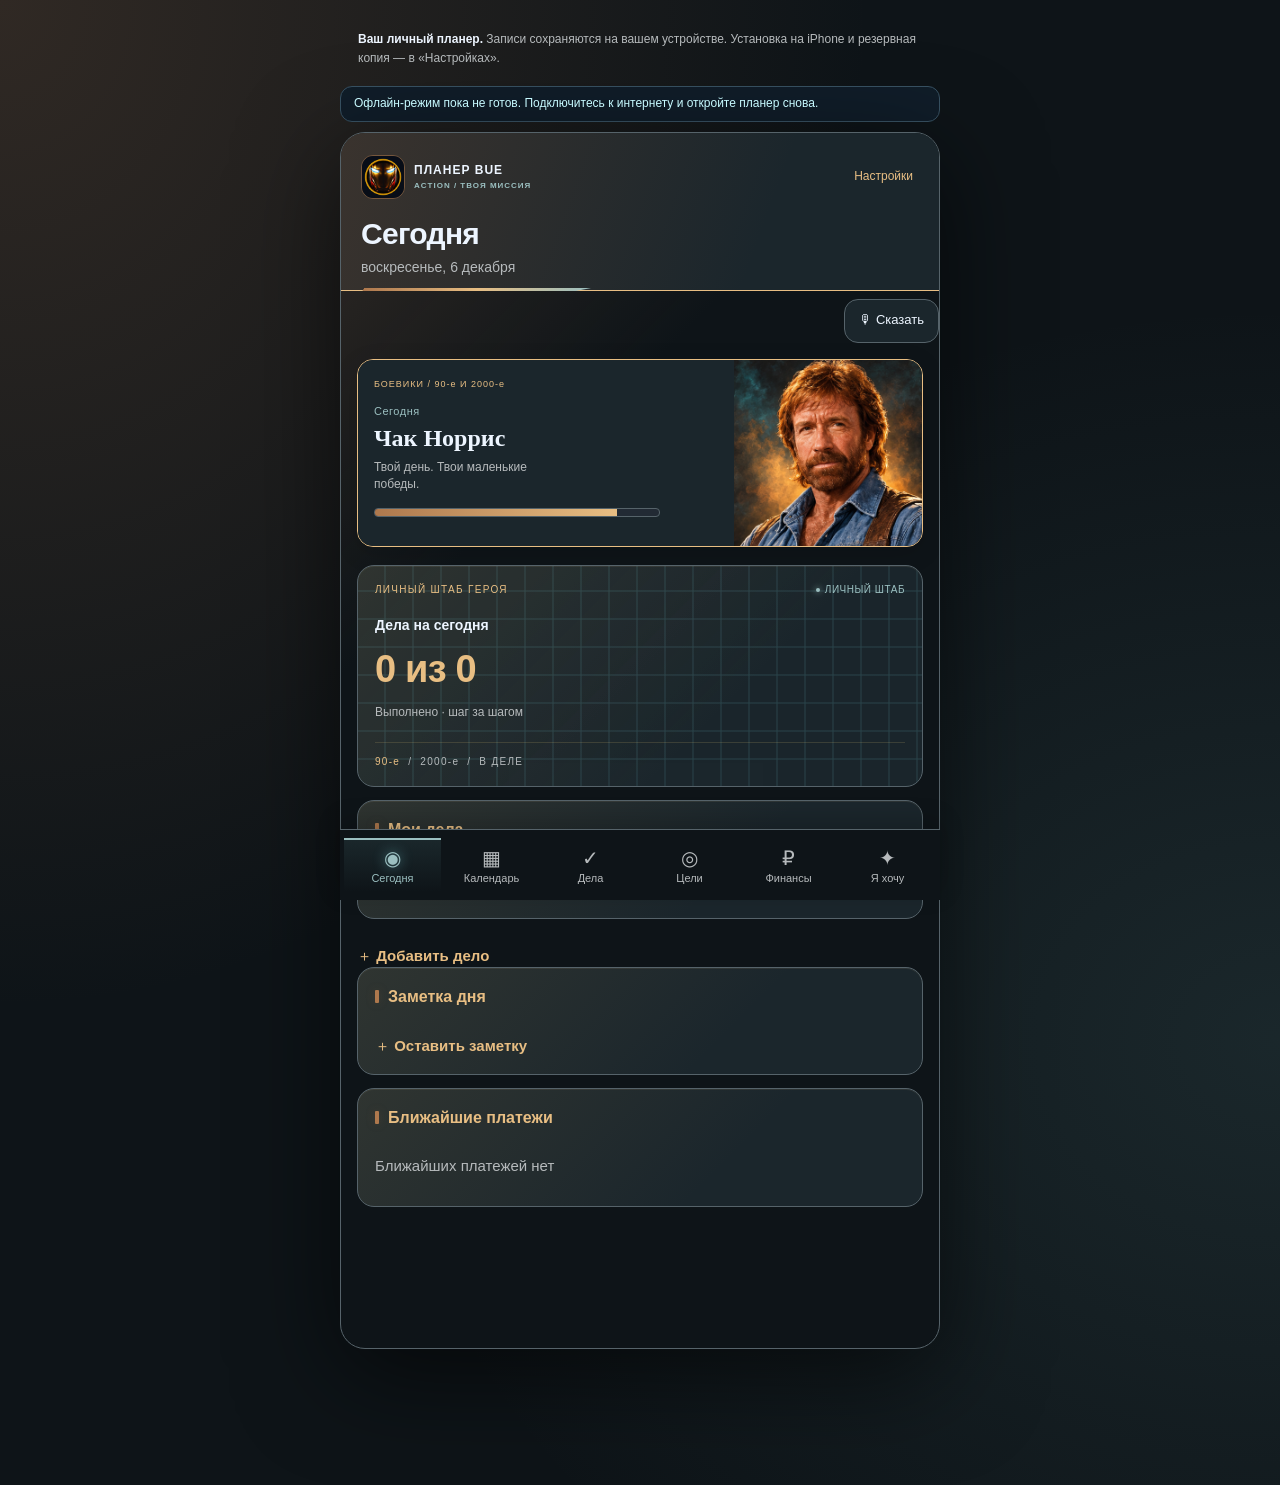
==== site/index.html @ 345de558 "Import planner 1.9.0: voice input and text size" ====
<!doctype html>
<html lang="ru">
<head>
<base href="./">
<base href="">
<meta charset="utf-8"><meta name="viewport" content="width=device-width,initial-scale=1,viewport-fit=cover">
<title>Планер BUE</title>
<meta name="apple-mobile-web-app-title" content="Планер BUE">
<meta name="apple-mobile-web-app-capable" content="yes">
<meta name="mobile-web-app-capable" content="yes">
<meta name="theme-color" content="#0d1520">
<style>
:root { color-scheme:light dark; --bg:light-dark(#eff0f6,#151620); --card:light-dark(#fff,#232533); --text:light-dark(#24213a,#f1eff9); --muted:light-dark(#6a667e,#b7b2ca); --line:light-dark(#e7e4ef,#38364a); --accent:light-dark(#6050c0,#b3a5ff); --soft:light-dark(#eeeafa,#34304f); --green:light-dark(#23734d,#75dba9); --red:light-dark(#af3a48,#fba2aa); }
* {box-sizing:border-box} body {margin:0;background:var(--bg);color:var(--text);font-family:-apple-system,BlinkMacSystemFont,"Segoe UI",sans-serif;font-size:calc(15px * var(--bue-font-scale,1));line-height:1.45} button,input,select,textarea {font:inherit;color:inherit} button {cursor:pointer} button:focus-visible,input:focus-visible,select:focus-visible,textarea:focus-visible {outline:3px solid var(--accent);outline-offset:3px} button {border:0;background:transparent} .notice {max-width:660px;margin:18px auto;padding:0 18px;color:var(--muted);font-size:calc(13px * var(--bue-font-scale,1))}.notice strong {color:var(--text)} .app {max-width:490px;margin:0 auto 24px;border-radius:25px;background:var(--bg);border:1px solid var(--line);overflow:hidden;box-shadow:0 20px 70px #00000012} header {padding:22px 20px 12px} .top {display:flex;align-items:center;justify-content:space-between;gap:12px} .brand {font-weight:650;font-size:calc(14px * var(--bue-font-scale,1));color:var(--accent);letter-spacing:.2px} .top button {padding:8px;color:var(--accent);border-radius:12px}.top button.active {background:var(--soft)} h1 {font-size:calc(30px * var(--bue-font-scale,1));line-height:1.15;margin:18px 0 6px;letter-spacing:-.7px} h2 {font-size:calc(18px * var(--bue-font-scale,1));margin:0 0 14px;font-weight:600} p {margin:0} .sub {color:var(--muted);font-size:calc(14px * var(--bue-font-scale,1))}.content {padding:12px 16px 20px;min-height:450px}.card {background:var(--card);border-radius:18px;padding:17px;margin-bottom:14px} .row {display:flex;gap:12px;align-items:center;padding:12px 0;border-bottom:1px solid var(--line)} .row:last-child {border:0}.detail {min-width:0;flex:1;text-align:left;overflow-wrap:anywhere}.title {display:block;font-weight:550}.meta {display:block;color:var(--muted);font-size:calc(12px * var(--bue-font-scale,1));margin-top:3px}.done .title {text-decoration:line-through;color:var(--muted)}.check {width:30px;height:30px;border:1.5px solid var(--muted);border-radius:50%;flex-shrink:0;padding:0;font-size:calc(18px * var(--bue-font-scale,1));line-height:28px}.check.yes {background:var(--accent);color:var(--card);border-color:var(--accent)}.tiny {font-size:calc(13px * var(--bue-font-scale,1));color:var(--muted);padding:8px 6px;flex-shrink:0}.primary {background:var(--accent);color:var(--card);border-radius:14px;padding:12px 16px;font-weight:600;min-height:44px}.add {display:block;width:100%;text-align:left;color:var(--accent);padding:13px 0 0;font-weight:550}.empty {color:var(--muted);padding:12px 0}.tabs {display:flex;justify-content:space-around;gap:2px;padding:12px 4px 14px;border-top:1px solid var(--line);background:var(--card)}.tabs button {flex:1;padding:4px 0;min-height:44px;color:var(--muted);font-size:calc(11px * var(--bue-font-scale,1))}.tabs b {display:block;font-size:calc(20px * var(--bue-font-scale,1));font-weight:400;margin-bottom:2px}.tabs button.active {color:var(--accent)}.segment {display:flex;border-radius:12px;background:var(--soft);padding:3px;margin-bottom:16px;gap:3px}.segment button {flex:1;border-radius:9px;padding:8px 5px;font-size:calc(13px * var(--bue-font-scale,1))}.segment .active {background:var(--card);color:var(--accent);box-shadow:0 1px 5px #00000010}.money {font-weight:600;white-space:nowrap}.positive {color:var(--green)}.negative {color:var(--red)}.summary {display:flex;justify-content:space-between;gap:12px;padding:9px 0;font-variant-numeric:tabular-nums}.hero {background:var(--soft)}.hero .value {font-size:calc(26px * var(--bue-font-scale,1));font-weight:650;color:var(--accent);margin:8px 0}.progress {height:7px;background:var(--soft);border-radius:10px;margin-top:12px}.progress div {background:var(--accent);height:7px;border-radius:10px}.calendar-top {display:flex;justify-content:space-between;align-items:center;gap:10px;margin-bottom:12px}.calendar-top button {min-width:44px;min-height:44px;color:var(--accent)}.calendar {display:grid;grid-template-columns:repeat(7,1fr);gap:4px;text-align:center}.calendar .weekday {color:var(--muted);font-size:calc(12px * var(--bue-font-scale,1));padding:5px 0}.calendar button {min-height:42px;border-radius:11px;position:relative}.calendar button.selected {background:var(--accent);color:var(--card)}.calendar button.faded {opacity:.45}.calendar button.dot:after {content:"";position:absolute;bottom:4px;left:calc(50% - 2px);width:4px;height:4px;background:var(--accent);border-radius:50%}.calendar button.selected.dot:after {background:var(--card)}.controls {display:flex;align-items:center;justify-content:space-between;gap:12px;margin-bottom:16px}.controls input,.controls select {width:auto;min-width:0}.note {white-space:pre-wrap;overflow-wrap:anywhere;max-width:100%} table {width:100%;border-collapse:collapse;font-size:calc(13px * var(--bue-font-scale,1));font-variant-numeric:tabular-nums} th,td {padding:10px 4px;border-bottom:1px solid var(--line);text-align:right} th:first-child,td:first-child {text-align:left} dialog {width:calc(100% - 28px);max-width:460px;max-height:90dvh;background:var(--card);color:var(--text);padding:24px;border:1px solid var(--line);border-radius:22px} dialog::backdrop {background:#00000060} label {display:block;font-size:calc(13px * var(--bue-font-scale,1));color:var(--muted);margin-top:13px} input,select,textarea {display:block;width:100%;padding:11px;border:1px solid var(--line);border-radius:10px;background:var(--bg);margin-top:5px;font-size:calc(16px * var(--bue-font-scale,1))} textarea {resize:vertical;min-height:80px}.inline {display:flex;gap:10px;align-items:center;font-size:calc(14px * var(--bue-font-scale,1));color:var(--text)}.inline input {width:20px;height:20px;margin:0}.actions {display:flex;gap:12px;justify-content:flex-end;margin-top:22px;align-items:center}.error {color:var(--red);padding-top:10px;font-size:calc(13px * var(--bue-font-scale,1))}.settings-button {display:block;width:100%;text-align:left;padding:14px 0;color:var(--accent);border-bottom:1px solid var(--line)}.small {font-size:calc(12px * var(--bue-font-scale,1));color:var(--muted);padding-top:8px}.feedback {color:var(--green);font-size:calc(13px * var(--bue-font-scale,1));margin-bottom:10px}.year-control {display:flex;justify-content:space-between;align-items:center}.year-control button {min-width:44px;min-height:44px;color:var(--accent)}[hidden] {display:none!important}@media(max-width:360px) {header {padding:18px 15px 10px}.content {padding:10px 10px 16px}.card {padding:14px}.money {font-size:calc(13px * var(--bue-font-scale,1))}.app {border-radius:0;border:0;margin-bottom:0}th,td {padding:8px 2px;font-size:calc(12px * var(--bue-font-scale,1))}}
/* Hero edition: armor red, titanium surfaces, gold controls and an arc reactor. */
:root {color-scheme:dark;--bg:#0c121b;--card:#141e2a;--text:#f3f1e9;--muted:#a9b4c4;--line:#2c3a4a;--accent:#f0cc7c;--soft:#222a34;--green:#86e0b6;--red:#ff8790;--reactor:#83e9f5;--armor:#a52b38}
body {background:radial-gradient(ellipse at 20% 0%,#51202c66,transparent 50%),radial-gradient(ellipse at 90% 65%,#154b5b44,transparent 55%),#080d14}
.app {border-color:#3a4352;border-radius:25px;background:linear-gradient(135deg,#31151c55,transparent 32%),var(--bg);box-shadow:0 24px 90px #0008}
header {position:relative;background:linear-gradient(120deg,#641e2966,transparent 65%);border-bottom:1px solid #f0cc7c26}
header:after {content:"";display:block;width:50px;height:3px;position:absolute;bottom:-2px;left:22px;background:var(--armor);box-shadow:58px 0 0 #f0cc7c;transform:skew(-35deg)}
.brand {display:flex;align-items:center;gap:9px;min-width:0;color:var(--text)}.brand-copy {display:flex;flex-direction:column;gap:2px}.brand-copy strong {font-size:calc(13px * var(--bue-font-scale,1));letter-spacing:1.8px;font-weight:650}.brand-copy small {font-size:calc(9px * var(--bue-font-scale,1));letter-spacing:1.6px;color:var(--accent)}
.helmet {position:relative;width:28px;height:33px;flex-shrink:0;background:linear-gradient(#dbaa5d,#f5d586 45%,#aa713b);clip-path:polygon(20% 0,80% 0,100% 22%,91% 76%,69% 100%,31% 100%,9% 76%,0 22%)}
.helmet:before {content:"";position:absolute;inset:0;background:#8b2632;clip-path:polygon(0 0,33% 0,24% 20%,20% 72%,35% 84%,65% 84%,80% 72%,76% 20%,67% 0,100% 0,100% 100%,0 100%)}
.helmet:after {content:"";position:absolute;left:5px;top:14px;width:8px;height:3px;background:#b6f7ff;box-shadow:10px 0 0 #b6f7ff,0 0 10px #83e9f5,10px 0 10px #83e9f5;transform:skewY(6deg)}
.top button {font-size:calc(12px * var(--bue-font-scale,1));color:var(--accent);padding:8px 6px}.top button.active {background:#81303d45}.card {border:1px solid var(--line);border-radius:15px;background:linear-gradient(135deg,#28334442,transparent 60%),var(--card);position:relative}.card h2 {font-size:calc(16px * var(--bue-font-scale,1));font-weight:600}.card h2:before {content:"";display:inline-block;width:4px;height:13px;border-radius:1px;background:var(--armor);margin-right:9px;vertical-align:-1px}
.hero {overflow:hidden;background:radial-gradient(ellipse at 78% 45%,#23637530,transparent 70%),linear-gradient(130deg,#44202a90,#141e2a 58%);border-color:#75404c}
.hero:before {content:"";position:absolute;inset:0;background-image:linear-gradient(#83e9f507 1px,transparent 1px),linear-gradient(90deg,#83e9f507 1px,transparent 1px);background-size:20px 20px;pointer-events:none}
.hero-top {display:flex;justify-content:space-between;align-items:center;font-size:calc(10px * var(--bue-font-scale,1));letter-spacing:1.3px;text-transform:uppercase;color:var(--accent);margin-bottom:18px;position:relative}.hero-top .ready {display:flex;align-items:center;gap:5px;color:var(--reactor);letter-spacing:.5px}.hero-top .ready:before {content:"";width:4px;height:4px;border-radius:50%;background:var(--reactor);box-shadow:0 0 6px var(--reactor)}
.hero-main {display:flex;align-items:center;justify-content:space-between;gap:15px;position:relative}.hero .value {color:var(--text);font-size:calc(32px * var(--bue-font-scale,1));letter-spacing:-.8px;margin:7px 0}.hero .sub {font-size:calc(12px * var(--bue-font-scale,1))}.hero .hero-label {font-size:calc(14px * var(--bue-font-scale,1));font-weight:600;color:var(--text)}
.reactor {width:110px;height:110px;flex:0 0 110px;border-radius:50%;position:relative;background:radial-gradient(circle,#c5faff16 0 30%,#0d222a 31% 47%,#8cebf7 48% 49%,#0e1b29 50% 63%,transparent 64%),conic-gradient(from -45deg,#87eaf5 0 17%,#314754 17% 22%,#87eaf5 22% 39%,#314754 39% 44%,#87eaf5 44% 61%,#314754 61% 66%,#87eaf5 66% 83%,#314754 83% 88%,#87eaf5 88% 100%);box-shadow:0 0 26px #78edff27,inset 0 0 12px #71e0ff35;border:4px solid #263c4a}
.reactor:before {content:"";position:absolute;inset:31px 25px 23px;background:linear-gradient(#d9ffff,#64dbe9);clip-path:polygon(0 0,100% 0,50% 100%);filter:drop-shadow(0 0 10px #83e9f5)}.reactor:after {content:"";position:absolute;inset:7px;border:1px solid #d2fcff55;border-radius:50%}
.squad {position:relative;display:flex;gap:8px;margin-top:20px;padding-top:12px;border-top:1px solid #f0cc7c26}.squad span {font-size:calc(10px * var(--bue-font-scale,1));letter-spacing:1.3px;color:var(--muted)}.squad span:first-child {color:var(--accent)}.squad span+span:before {content:"/";margin-right:8px;color:#667788}
.check {border-color:#718b9b}.check.yes {background:var(--reactor);border-color:var(--reactor);color:#10202c;box-shadow:0 0 12px #83e9f526}.primary {background:linear-gradient(120deg,#9e2938,#732331);color:#fff8ee;border:1px solid #df7a785c;box-shadow:0 6px 18px #74293828}.add {color:var(--accent)}.progress div {background:linear-gradient(90deg,#a73340,#f0cc7c)}.tabs {background:#0d1520;border-top-color:#3a4556}.tabs button.active {color:var(--reactor)}.tabs button.active b {text-shadow:0 0 14px #83e9f577}.segment {background:#0c1520;border:1px solid var(--line)}.segment .active {background:#63243070;color:var(--accent);box-shadow:inset 0 0 0 1px #b8586455}.calendar button.selected {background:#8d2d3c;color:#fff8ee}.calendar button.dot:after {background:var(--reactor)}.calendar button.selected.dot:after {background:var(--reactor)}input,select,textarea {background:#0b141e;border-color:#354354}dialog {background:#141e2a;border-color:#73505a;box-shadow:0 30px 120px #000b}dialog h2 {color:var(--accent)}.summary strong {font-variant-numeric:tabular-nums}
@media(max-width:360px) {.brand-copy strong {font-size:calc(12px * var(--bue-font-scale,1))}.brand-copy small {font-size:calc(8px * var(--bue-font-scale,1))}.top {gap:5px}.top button {font-size:calc(11px * var(--bue-font-scale,1));padding:8px 4px}.reactor {width:96px;height:96px;flex-basis:96px}.reactor:before {inset:26px 21px 19px}.hero .value {font-size:calc(28px * var(--bue-font-scale,1))}.hero-top {font-size:calc(9px * var(--bue-font-scale,1));letter-spacing:.7px}.app {border-radius:0;border:0}}
.mini-reactor {position:relative;display:block;width:32px;height:32px;border-radius:50%;flex:0 0 32px;border:2px solid #83e9f5;background:radial-gradient(circle,#192e40 0 52%,#83e9f5 54% 57%,#132637 60%);box-shadow:0 0 12px #83e9f538}.mini-reactor:after {content:"";position:absolute;inset:8px 6px 6px;background:#c7faff;clip-path:polygon(0 0,100% 0,50% 100%)}.reading-actions {display:flex;gap:12px;justify-content:space-between;padding-top:8px}.book-progress {margin:8px 0 5px}.book-progress div {background:linear-gradient(90deg,#288b9d,#83e9f5)}.tabs button {min-width:0}.reading-filter button {min-height:44px;font-size:calc(12px * var(--bue-font-scale,1))}.title {overflow-wrap:anywhere}
</style>
<meta name="description" content="Личный планер: календарь, дела, цели, месячный финансовый план и ваши желания.">
<meta name="apple-mobile-web-app-status-bar-style" content="black-translucent">
<style>
.offline-status {max-width:490px;margin:10px auto;padding:10px 16px;border:1px solid #385263;border-radius:12px;color:#c7faff;font-size:calc(13px * var(--bue-font-scale,1));background:#101d29}
.offline-status[data-ready="true"] {border-color:#3c7269;color:#bdebd7}
body {padding-top:max(12px,env(safe-area-inset-top));padding-bottom:max(12px,env(safe-area-inset-bottom))}
@media(display-mode:standalone) {.app {margin-top:0}.tabs {padding-bottom:max(8px,env(safe-area-inset-bottom))}}
</style>
<link rel="stylesheet" href="hero.css">
<link rel="stylesheet" href="themes.css">
<link rel="stylesheet" href="mk3-v12.css">
<link rel="stylesheet" href="ocr.css"><script src="ocr.js" defer></script>
<link rel="stylesheet" href="navigation-v14.css">
<link rel="manifest" href="bue-v15.webmanifest"><link rel="apple-touch-icon" href="assets/bue-mk-icon-v13.png"><link rel="icon" href="assets/bue-mk-icon-v13.png">
<script src="theme-portraits-v17.js"></script><link rel="stylesheet" href="theme-portraits-v17.css">
<link rel="stylesheet" href="voice-v20.css">
<script src="appearance-v20.js"></script>
<script src="voice-commands-v20.js"></script>
<script src="voice-v20.js" defer></script>
</head>
<body>
<p class="notice"><strong>Ваш личный планер.</strong> Записи сохраняются на вашем устройстве. Установка на iPhone и резервная копия — в «Настройках».</p>
<p id="offline-status" class="offline-status" role="status" aria-live="polite" data-ready="false">Подготовка к работе без интернета…</p>
<main class="app">
 <header><button type="button" id="settings-back" class="settings-back" aria-label="Назад в предыдущий раздел" hidden><span aria-hidden="true">←</span> Назад</button><div class="top"><span class="brand"><img class="helmet-logo" src="assets/ironman-reference-v05.png" alt="Шлем Железного человека"><span class="brand-copy"><strong>ПЛАНЕР BUE</strong><small>STARK / PERSONAL HQ</small></span></span><div><button type="button" id="settings" aria-label="Настройки">Настройки</button></div></div><h1 id="screen-title">Сегодня</h1><p class="sub" id="screen-sub"></p></header>
<div class="voice-toolbar"><button type="button" data-voice-open aria-label="Добавить запись голосом">🎙 Сказать</button></div>
<section id="mk-fighter" class="mk-fighter" hidden aria-label="Боец этого раздела">
<div class="mk-fighter-copy"><span class="mk-edition">ULTIMATE / KOMBAT 3</span><span id="mk-round" class="mk-round">ROUND 01</span><strong id="mk-name">Скорпион</strong><p id="mk-motto">Твой день. Твоя победа.</p><span class="mk-health" aria-hidden="true"><i></i></span></div>
<div id="mk-portrait" class="mk-portrait" role="img" aria-label="Скорпион"></div>
</section>
 <section class="content" id="content" aria-live="polite"></section>
 <nav class="tabs" aria-label="Разделы приложения"><button type="button" data-tab="today"><b aria-hidden="true">◉</b>Сегодня</button><button type="button" data-tab="calendar"><b aria-hidden="true">▦</b>Календарь</button><button type="button" data-tab="tasks"><b aria-hidden="true">✓</b>Дела</button><button type="button" data-tab="goals"><b aria-hidden="true">◎</b>Цели</button><button type="button" data-tab="money"><b aria-hidden="true">₽</b>Финансы</button><button type="button" data-tab="wishes"><b aria-hidden="true">✦</b>Я хочу</button></nav>
</main>
<dialog id="budget-alert" aria-labelledby="budget-alert-title"><h2 id="budget-alert-title">Расходы превысили доходы</h2><p id="budget-alert-text" class="small"></p><div class="actions"><button type="button" class="primary" id="budget-add-income">Добавить доход</button><button type="button" id="budget-skip">Пропустить</button></div></dialog>
<dialog id="editor" aria-labelledby="editor-title"><form id="editor-form"><h2 id="editor-title"></h2><div id="fields"></div><p class="error" id="form-error" role="alert"></p><div class="actions"><button type="button" id="cancel">Отмена</button><button class="primary" type="submit">Сохранить</button></div></form></dialog>
<input type="file" id="import-file" accept="application/json,.json" hidden>
<script>
(() => {
 'use strict';
 const $ = id => document.getElementById(id), keyName='myday-ios-preview-v1';
 const today = new Date(), currencyNames={RUB:'₽',USD:'$',EUR:'€'};
 const iso = value => new Date(value).toISOString().replace(/\.\d{3}Z$/, 'Z');
 const dayKey = value => { const d=new Date(value);return `${d.getFullYear()}-${String(d.getMonth()+1).padStart(2,'0')}-${String(d.getDate()).padStart(2,'0')}`; };
 const fromDay = value => iso(value+'T12:00:00');
 const shortDate = value => new Intl.DateTimeFormat('ru',{day:'numeric',month:'short'}).format(new Date(value));
 const money = value => new Intl.NumberFormat('ru',{style:'currency',currency:data.currency,maximumFractionDigits:2}).format(value/100);
 const escape = value => String(value??'').replace(/[&<>"']/g,c=>({'&':'&amp;','<':'&lt;','>':'&gt;','"':'&quot;',"'":'&#39;'}[c]));
 const THEMES={
   action90s:{title:'Боевики 90-х и 2000-х',description:'Любимые герои боевиков — в каждом разделе свой',asset:'action90s-portraits-v16.png',label:'ACTION / ТВОЯ МИССИЯ',tags:['90-е','2000-е','В ДЕЛЕ']},

   mk3:{title:'Ultimate Mortal Kombat 3',description:'Ретро-аркада: в каждом разделе свой боец',asset:'mk3-fighters-v12.png',label:'UMK3 / ТВОЯ АРЕНА',tags:['ULTIMATE','LIFE KOMBAT','В ДЕЛЕ']},
   ironman:{title:'Железный человек',description:'Красная броня, золото и голубое свечение',asset:'movie-portraits-v17/ironman.jpg',label:'STARK / ЛИЧНЫЙ ШТАБ',tags:['STARK','БРОНЯ','В ДЕЛЕ']},
   thanos:{title:'Танос',description:'Фиолетовый космос, золото и Камни Бесконечности',asset:'movie-portraits-v17/thanos.jpg',label:'INFINITY / ЛИЧНЫЙ ШТАБ',tags:['ТАНОС','БЕСКОНЕЧНОСТЬ','В ДЕЛЕ']},
   guardians:{title:'Стражи Галактики',description:'Звёзды, космический корабль и тёплый ретро-стиль',asset:'movie-portraits-v17/starlord.jpg',label:'GALAXY / ЛИЧНЫЙ ШТАБ',tags:['СТРАЖИ','ГАЛАКТИКА','В ДЕЛЕ']},
   'deadpool-wolverine':{title:'Дэдпул и Росомаха',description:'Красный и жёлтый, две маски и следы когтей',asset:'movie-portraits-v17/deadpool.jpg',label:'DUO / ЛИЧНЫЙ ШТАБ',tags:['ДЭДПУЛ','РОСОМАХА','В ДЕЛЕ']},
   gentle:{title:'Нежный',description:'Пионы, молочный фон, розовая пастель и мягкий свет',asset:'gentle-portraits-v17.png',label:'НЕЖНО / В СВОЁМ РИТМЕ',tags:['НЕЖНОСТЬ','ЗАБОТА','В ДЕЛЕ']},
   loki:{title:'Локи',description:'Изумрудный зелёный, золото и рогатый шлем',asset:'movie-portraits-v17/loki.jpg',label:'ASGARD / ЛИЧНЫЙ ШТАБ',tags:['ЛОКИ','АСГАРД','В ДЕЛЕ']}
 };

 const MK_FIGHTERS={
   today:{name:'Скорпион',id:'scorpion',tile:0,color:'#ffd15b',motto:'Твой день. Твоя победа.',round:'01'},
   tasks:{name:'Лю Кан',id:'liu-kang',tile:2,color:'#ff7760',motto:'Одно дело — ещё один шаг вперёд.',round:'02'},
   calendar:{name:'Саб-Зиро',id:'sub-zero',tile:1,color:'#71d2ff',motto:'Держи планы под контролем.',round:'03'},
   goals:{name:'Райден',id:'raiden',tile:3,color:'#b9a8ff',motto:'Большая цель начинается сегодня.',round:'04'},
   money:{name:'Джонни Кейдж',id:'johnny-cage',tile:5,color:'#9cef89',motto:'Каждому доходу — своё место.',round:'05'},
   wishes:{name:'Китана',id:'kitana',tile:4,color:'#87acff',motto:'Выбирай, что хочется попробовать.',round:'06'},
   reading:{name:'Кунг Лао',id:'kung-lao',tile:8,color:'#ffca84',motto:'Новая глава. Новое приключение.',round:'07'},
   watch:{name:'Соня Блейд',id:'sonya',tile:7,color:'#b5e781',motto:'Твоя следующая история.',round:'08'},
   recipes:{name:'Синдел',id:'sindel',tile:9,color:'#d9a6ff',motto:'Добавь вкус в свои планы.',round:'09'},
   settings:{name:'Шао Кан',id:'shao-kahn',tile:6,color:'#ff8b7e',motto:'Твоя арена. Твои правила.',round:'10'}
 };
 function applyKombatTheme(key){
   const panel=$('mk-fighter');panel.hidden=key!=='mk3';
   document.documentElement.removeAttribute('data-mk-fighter');
   document.documentElement.style.removeProperty('--fighter-color');
   if(key!=='mk3')return;
   const fighter=MK_FIGHTERS[tab==='wishes'?wishKind:tab]||MK_FIGHTERS.today;
   document.documentElement.dataset.mkFighter=fighter.id;
   document.documentElement.style.setProperty('--fighter-color',fighter.color);
   const portrait=$('mk-portrait');portrait.style.backgroundPosition=`${(fighter.tile%4)/3*100}% ${Math.floor(fighter.tile/4)/2*100}%`;
   portrait.setAttribute('aria-label',fighter.name);portrait.dataset.fighter=fighter.id;
   $('mk-name').textContent=fighter.name;$('mk-motto').textContent=fighter.motto;$('mk-round').textContent='ROUND '+fighter.round;
   document.querySelector('.brand-copy small').textContent='UMK3 / '+fighter.name.toUpperCase();
   document.querySelectorAll('.mission-label').forEach(node=>node.textContent=tab==='money'?'KOMBAT / ФИНАНСОВЫЙ ПЛАН':'KOMBAT / ТВОЯ КОЛЛЕКЦИЯ');
   const title=document.querySelector('.hero-top>span');if(title)title.textContent='Арена дня';
   const ready=document.querySelector('.hero-top .ready');if(ready)ready.textContent='Готов к раунду';
 }

 function applyTheme(){
   const key=Object.hasOwn(THEMES,data.theme)?data.theme:'action90s',theme=THEMES[key];
   document.documentElement.dataset.theme=key;document.querySelector('meta[name="apple-mobile-web-app-status-bar-style"]').setAttribute('content',key==='gentle'?'default':'black-translucent');
   document.querySelector('.brand-copy small').textContent=theme.label;
   document.querySelector('meta[name="theme-color"]').setAttribute('content',({ironman:'#080d17',thanos:'#0f0b1a',guardians:'#0b0e24','deadpool-wolverine':'#121216',loki:'#071610',gentle:'#faf5f3',mk3:'#110b15',action90s:'#0e1418'})[key]);
   const emblem=document.querySelector('.hero-helmet');if(emblem)emblem.src='assets/'+theme.asset;
   const heroTitle=document.querySelector('.hero-top>span');if(heroTitle)heroTitle.textContent=key==='gentle'?'Мой тихий уголок':'Личный штаб героя';const ready=document.querySelector('.hero-top .ready');if(ready)ready.textContent=key==='gentle'?'Для себя':'Личный штаб';
   const squad=document.querySelector('.squad');if(squad){squad.setAttribute('aria-label',theme.title);squad.querySelectorAll('span').forEach((node,i)=>node.textContent=theme.tags[i]);}
   applyKombatTheme(key);window.PlannerPortraits.apply(key,tab,wishKind);
 }
 function themePicker(){return card('Стиль приложения',`<p class="small">Выберите своё оформление. Оформление меняется во всех разделах.</p><div class="theme-grid" role="group" aria-label="Темы приложения">${Object.entries(THEMES).map(([key,theme])=>`<button type="button" class="theme-choice" data-theme-select="${key}" aria-pressed="${data.theme===key}"><span class="theme-preview"><img src="assets/${theme.asset}" alt="" class="${['mk3','action90s','gentle'].includes(key)?'theme-atlas-thumb':''}"></span><div><strong>${escape(theme.title)}</strong><small>${escape(theme.description)}</small></div></button>`).join('')}</div><p class="theme-tip">Выбор сохраняется на этом устройстве и в резервной копии. Все темы работают офлайн после первой загрузки. Иконка на главном экране — дракон Mortal Kombat.</p>`);}
 const emptyData = () => ({schemaVersion:3,theme:'action90s',tasks:[],notes:[],goals:[],watch:[],reading:[],recipes:[],money:[],monthlyPlans:{},currency:'RUB'});
 let data=emptyData(), persistenceError='';
 try { const stored=localStorage.getItem(keyName);if(stored){const parsed=JSON.parse(stored);validate(parsed);data=parsed;} } catch(e) {persistenceError='Не удалось прочитать записи браузера. Сохранённые данные не перезаписаны.';}
 let settingsReturnTab='today', settingsReturnScroll=0;
 let tab='today', selected=dayKey(today), month=new Date(today.getFullYear(),today.getMonth(),1), year=today.getFullYear(), period='month', groupDate=true, showWatched=false, readingStatus='planned', wishKind='reading', wishDone={reading:false,watch:false,recipes:false}, financeMode='plan', planGroup='date', currentEdit=null, feedback='';
 function validate(state) {
   if (!state || ![1,2,3].includes(state.schemaVersion) || !['RUB','USD','EUR'].includes(state.currency)) throw Error('Неподдерживаемая копия.');
   if(state.schemaVersion===1){state.reading=[];state.schemaVersion=2;}
   if(state.schemaVersion===2){state.recipes=[];state.monthlyPlans={};state.schemaVersion=3;}
   if(!Object.hasOwn(THEMES,state.theme))state.theme='action90s';
   for(const kind of ['tasks','notes','goals','watch','reading','recipes','money']) {if(!Array.isArray(state[kind])||new Set(state[kind].map(x=>x.id)).size!==state[kind].length)throw Error('Повреждённые записи.');for(const item of state[kind]){if(typeof item.id!=='string')throw Error('Нет идентификатора.');}}
   for(const item of state.money)if(!Number.isSafeInteger(item.amountMinor)||item.amountMinor<=0||item.amountMinor>100000000000000||!['income','expense'].includes(item.kind)||!['planned','confirmed','absent'].includes(item.status)||!Number.isFinite(new Date(item.date).getTime()))throw Error('Некорректная финансовая запись.');
   for(const item of state.tasks)if(!Array.isArray(item.completedDays)||typeof item.daily!=='boolean'||typeof item.completed!=='boolean')throw Error('Некорректное дело.');
   validatePlanFields(state);
   for(const item of state.reading)if(!['planned','reading','finished'].includes(item.status)||!Number.isInteger(item.totalPages)||!Number.isInteger(item.pagesRead)||item.totalPages<0||item.totalPages>1000000||item.pagesRead<0||item.pagesRead>1000000||(item.totalPages>0&&item.pagesRead>item.totalPages))throw Error('Некорректный прогресс чтения.');
 }
 function validatePlanFields(state) {
   if(!state.monthlyPlans||typeof state.monthlyPlans!=='object'||Array.isArray(state.monthlyPlans))throw Error('Некорректный месячный план.');
   for(const [month,meta] of Object.entries(state.monthlyPlans))if(!/^\d{4}-(0[1-9]|1[0-2])$/.test(month)||!meta||!Number.isSafeInteger(meta.openingMinor)||Math.abs(meta.openingMinor)>100000000000000||typeof meta.note!=='string')throw Error('Некорректный остаток или месяц.');
   for(const recipe of state.recipes)if(typeof recipe.title!=='string'||typeof recipe.note!=='string'||typeof recipe.completed!=='boolean')throw Error('Некорректный рецепт.');
   for(const x of state.money)if(x.planSpan!=null&&!['day','week'].includes(x.planSpan))throw Error('Некорректный период операции.');
   for(const x of state.money)if(x.planSpan==='week'&&(!x.planEnd||!Number.isFinite(new Date(x.planEnd).getTime())||x.planEnd<x.date||dayKey(x.planEnd).slice(0,7)!==dayKey(x.date).slice(0,7)))throw Error('Неделя должна быть в одном месяце.');
 }
 function save() { if(persistenceError)throw Error(persistenceError);validate(data);localStorage.setItem(keyName,JSON.stringify(data)); }
 function active(kind) {return data[kind].filter(x=>!x.deletedAt);}
 function done(task,day=dayKey(today)){return task.daily?task.completedDays.includes(day):task.completed;}
 function appears(task,day){return task.daily||(task.date&&dayKey(task.date)===day);}
 function mutation(change) { const before=JSON.stringify(data);try {change();save();render();warnBudget(JSON.parse(before).money);}catch(e){data=JSON.parse(before);feedback='Ошибка сохранения: '+e.message;render();} }
 function heading(title,sub=''){ $('screen-title').textContent=title;$('screen-sub').textContent=sub; }
 function empty(text) {return `<p class="empty">${escape(text)}</p>`;}
 function card(title,content) {return `<div class="card">${title?`<h2>${escape(title)}</h2>`:''}${content}</div>`;}
 function addButton(kind,label,day=selected) {return `<button type="button" class="add" data-add="${kind}" data-day="${day}">＋ ${escape(label)}</button>`;}
 function taskRow(task,day) {const checked=done(task,day);return `<div class="row ${checked?'done':''}"><button type="button" class="check ${checked?'yes':''}" data-check="${task.id}" data-day="${day}" aria-label="${checked?'Вернуть в работу':'Выполнить'}: ${escape(task.title)}">${checked?'✓':''}</button><button type="button" class="detail" data-edit="tasks" data-id="${task.id}"><span class="title">${escape(task.title)}</span><span class="meta">${task.daily?'Каждый день':task.date?shortDate(task.date):'Без даты'} · ${escape(task.list)}</span></button><button type="button" class="tiny" data-delete="tasks" data-id="${task.id}" aria-label="Удалить дело">×</button></div>`;}
 function noteRow(note){return `<div class="row"><button type="button" class="detail note" data-edit="notes" data-id="${note.id}">${escape(note.text)}</button><button type="button" class="tiny" data-delete="notes" data-id="${note.id}" aria-label="Удалить заметку">×</button></div>`;}
 function moneyRow(item) {return `<div class="row"><div class="detail"><button type="button" class="detail" data-edit="money" data-id="${item.id}"><span class="title">${escape(item.title)}</span><span class="meta">${shortDate(item.date)} · ${escape(item.category)}${item.mandatory?' · Обязательный':''}</span></button><span class="meta">${({planned:'Запланировано',confirmed:'Состоялось',absent:'Не состоялось'})[item.status]}</span>${item.status==='planned'?`<div><button class="tiny positive" type="button" data-status="confirmed" data-id="${item.id}">${item.kind==='income'?'Получено':'Оплачено'}</button><button class="tiny" type="button" data-status="absent" data-id="${item.id}">Не состоялось</button></div>`:''}</div><span class="money ${item.kind==='income'?'positive':''}">${item.kind==='income'?'+':'−'}${money(item.amountMinor)}</span><button type="button" class="tiny" data-delete="money" data-id="${item.id}" aria-label="Удалить запись">×</button></div>`;}
 function periodRange() {const d=new Date(selected+'T12:00:00'),start=new Date(d.getFullYear(),d.getMonth(),d.getDate()),end=new Date(start);if(period==='day'){end.setDate(end.getDate()+1);}if(period==='week'){start.setDate(start.getDate()-(start.getDay()+6)%7);end.setTime(start.getTime());end.setDate(end.getDate()+7);}if(period==='month'){start.setDate(1);end.setTime(start.getTime());end.setMonth(end.getMonth()+1);}if(period==='year'){start.setMonth(0,1);end.setTime(start.getTime());end.setFullYear(end.getFullYear()+1);}return[start,end];}
 function totals(entries) {return entries.reduce((sum,item)=>{if(item.status!=='absent')sum[(item.status==='planned'?'planned':'')+(item.kind==='income'?'Income':'Expense')]+=item.amountMinor;return sum;},{Income:0,Expense:0,plannedIncome:0,plannedExpense:0});}
 function renderToday() {
   heading('Сегодня',new Intl.DateTimeFormat('ru',{weekday:'long',day:'numeric',month:'long'}).format(today));const day=dayKey(today),tasks=active('tasks').filter(x=>appears(x,day)),completed=tasks.filter(x=>done(x,day)).length;
   const end=new Date(today);end.setDate(end.getDate()+7);end.setHours(0,0,0,0);
   const payments=active('money').filter(x=>x.status==='planned'&&new Date(x.date)<end).sort((a,b)=>a.date.localeCompare(b.date));
   return `<div class="card hero"><div class="hero-top"><span>Личный штаб героя</span><span class="ready">Личный штаб</span></div><div class="hero-main"><div><p class="hero-label">Дела на сегодня</p><p class="value">${completed} из ${tasks.length}</p><p class="sub">Выполнено · шаг за шагом</p></div><img class="hero-helmet" src="assets/ironman-reference-v05.png" alt=""></div><div class="squad" aria-label="Тема Железного человека и Мстителей"><span>STARK</span><span>AVENGERS</span><span>ASSEMBLE</span></div></div>`+card('Мои дела',tasks.map(x=>taskRow(x,day)).join('')||empty('Сегодня пока свободно'))+addButton('tasks','Добавить дело',day)+card('Заметка дня',active('notes').filter(x=>dayKey(x.date)===day).map(noteRow).join('')+addButton('notes','Оставить заметку',day))+card('Ближайшие платежи',payments.slice(0,6).map(moneyRow).join('')||empty('Ближайших платежей нет'));
 }
 function renderTasks(){heading('Мои дела','По датам или собственным спискам');const tasks=active('tasks'),groups={};tasks.forEach(x=>{const key=groupDate?(x.daily?'Каждый день':x.date?dayKey(x.date):'Без даты'):x.list;(groups[key]??=[]).push(x);});return `<div class="segment"><button type="button" data-group="date" class="${groupDate?'active':''}">По датам</button><button type="button" data-group="list" class="${!groupDate?'active':''}">По спискам</button></div>`+Object.keys(groups).sort().map(key=>card(key,groups[key].map(x=>taskRow(x,dayKey(today))).join(''))).join('')+(tasks.length?'':card('',empty('Добавьте первое дело')))+addButton('tasks','Добавить дело');}
 function renderCalendar(){heading('Календарь','Ваши планы и заметки по дням');const first=new Date(month),start=new Date(first);start.setDate(1-(first.getDay()+6)%7);let grid=['Пн','Вт','Ср','Чт','Пт','Сб','Вс'].map(x=>`<span class="weekday">${x}</span>`).join('');for(let i=0;i<42;i++){const day=new Date(start);day.setDate(start.getDate()+i);const key=dayKey(day),dot=active('notes').some(x=>dayKey(x.date)===key)||active('money').some(x=>dayKey(x.date)===key)||active('tasks').some(x=>!x.daily&&appears(x,key));grid+=`<button type="button" data-day-select="${key}" class="${key===selected?'selected ':''}${day.getMonth()!==month.getMonth()?'faded ':''}${dot?'dot':''}" aria-label="${escape(shortDate(day))}" aria-pressed="${key===selected}">${day.getDate()}</button>`;}const content=active('tasks').filter(x=>appears(x,selected)).map(x=>taskRow(x,selected)).join('')+active('notes').filter(x=>dayKey(x.date)===selected).map(noteRow).join('')+active('money').filter(x=>dayKey(x.date)===selected).map(moneyRow).join('');return card('',`<div class="calendar-top"><button type="button" data-month="-1" aria-label="Предыдущий месяц">‹</button><strong>${new Intl.DateTimeFormat('ru',{month:'long',year:'numeric'}).format(month)}</strong><button type="button" data-month="1" aria-label="Следующий месяц">›</button></div><div class="calendar">${grid}</div>`)+card(shortDate(selected+'T12:00:00'),content||empty('Записей пока нет'))+card('',addButton('tasks','Дело на этот день')+addButton('notes','Комментарий к дню')+addButton('money','Доход или расход'));}
 function goalLabel(goal){if(goal.period==='year')return new Date(goal.start).getFullYear()+' год';if(goal.period==='month')return new Intl.DateTimeFormat('ru',{month:'long',year:'numeric'}).format(new Date(goal.start));if(goal.period==='range')return shortDate(goal.start)+' — '+shortDate(goal.end);return shortDate(goal.start);}
 function renderGoals(){heading('Мои цели','План на год, месяц или свой период');const goals=active('goals').filter(x=>{const a=new Date(x.start).getFullYear(),b=x.period==='range'?new Date(x.end).getFullYear():a;return a<=year&&b>=year;});return card('',`<div class="year-control"><button type="button" data-year="-1" aria-label="Предыдущий год">‹</button><strong>${year} год</strong><button type="button" data-year="1" aria-label="Следующий год">›</button></div>`)+goals.map(x=>card('',`<div class="row"><button type="button" class="detail" data-edit="goals" data-id="${x.id}"><span class="title">${escape(x.title)}</span><span class="meta">${escape(goalLabel(x))}</span><span class="meta">${escape(x.note)}</span></button><strong>${x.progress}%</strong><button type="button" class="tiny" data-delete="goals" data-id="${x.id}" aria-label="Удалить цель">×</button></div><div class="progress" role="progressbar" aria-valuemin="0" aria-valuemax="100" aria-valuenow="${x.progress}" aria-label="Выполнение цели"><div style="width:${x.progress}%"></div></div><button type="button" class="add" data-goal-done="${x.id}">${x.progress===100?'Вернуть в работу':'✓ Цель достигнута'}</button>`)).join('')+(goals.length?'':card('',empty('Чего хотите достичь в этом году?')))+addButton('goals','Добавить цель');}
 function wishCompleted(kind,item){return kind==='reading'?item.status==='finished':kind==='watch'?item.watched:item.completed;}
 function renderWishes(){
   heading('Я хочу','Маленькие желания. Большие приключения.');
   const categories=[['reading','Книги','▤'],['watch','Фильмы','▷'],['recipes','Рецепты','♨']], completed=wishDone[wishKind];
   const items=active(wishKind).filter(x=>wishCompleted(wishKind,x)===completed);
   const label=wishKind==='reading'?'книгу':wishKind==='watch'?'фильм или сериал':'рецепт';
   return `<p class="mission-label">Личный архив / ваши желания</p><div class="wishes-tabs" role="group" aria-label="Списки желаний">${categories.map(([kind,title,icon])=>`<button type="button" data-wish-kind="${kind}" class="${wishKind===kind?'active':''}" aria-pressed="${wishKind===kind}"><span aria-hidden="true">${icon}</span>${title}<small class="wish-count">${active(kind).filter(x=>!wishCompleted(kind,x)).length} в планах</small></button>`).join('')}</div><div class="segment"><button type="button" data-wish-done="false" class="${!completed?'active':''}">Хочу</button><button type="button" data-wish-done="true" class="${completed?'active':''}">Выполнено</button></div>`+card('',items.map(x=>`<div class="row ${completed?'done':''}"><button type="button" class="check ${completed?'yes':''}" data-wish-check="${x.id}" data-kind="${wishKind}" aria-label="${completed?'Вернуть в желания':'Отметить выполнение'}: ${escape(x.title)}">${completed?'✓':''}</button><button type="button" class="detail" data-edit="${wishKind}" data-id="${x.id}"><span class="title">${escape(x.title)}</span>${wishKind==='reading'&&x.author?`<span class="meta">${escape(x.author)}</span>`:''}${wishKind==='watch'?`<span class="meta">${x.kind==='series'?'Сериал':'Фильм'}</span>`:''}<span class="wish-description">${escape(x.note)}</span></button><button type="button" class="tiny" data-delete="${wishKind}" data-id="${x.id}" aria-label="Удалить из желаний">×</button></div>`).join('')||empty(completed?'Пока нет выполненных желаний':'Добавьте '+label+' — сохраните то, что хочется попробовать.'))+addButton(wishKind,'Добавить '+label);
 }
 function parseSignedMoney(input){const text=String(input).replace(/[ \u00a0]/g,'').replace(',','.');if(/^-?0(?:\.0{1,2})?$/.test(text))return 0;const negative=text.startsWith('-'),amount=parseMoney(negative?text.slice(1):text);return amount===null?null:negative?-amount:amount;}
 function monthlyTotals(items,opening=0){const result={plannedIncome:0,plannedExpense:0,actualIncome:0,actualExpense:0};for(const x of items){result[x.kind==='income'?'plannedIncome':'plannedExpense']+=x.amountMinor;if(x.status==='confirmed')result[x.kind==='income'?'actualIncome':'actualExpense']+=x.amountMinor;}result.net=result.plannedIncome-result.plannedExpense;result.closing=opening+result.net;result.actualClosing=opening+result.actualIncome-result.actualExpense;return result;}
 function monthEntries(){return active('money').filter(x=>dayKey(x.date).slice(0,7)===selected.slice(0,7)).sort((a,b)=>a.date.localeCompare(b.date));}
 function planDateLabel(x){return x.planSpan==='week'&&x.planEnd?shortDate(x.date)+' — '+shortDate(x.planEnd):shortDate(x.date);}
 function planRows(items){let week=null;return items.map(x=>{const next=Math.ceil(new Date(x.date).getDate()/7);let group='';if(planGroup==='week'&&week!==next){week=next;group=`<tr class="week-row"><td colspan="5">Неделя ${week} · ${1+(week-1)*7}–${Math.min(week*7,new Date(new Date(x.date).getFullYear(),new Date(x.date).getMonth()+1,0).getDate())} число</td></tr>`;}return group+`<tr data-plan-row="${x.id}"><td><button type="button" class="article" data-edit="money" data-id="${x.id}">${escape(x.title)}</button>${x.mandatory?'<span class="mandatory-tag">Обязательный</span>':''}<button type="button" class="tiny" data-delete="money" data-id="${x.id}" aria-label="Удалить финансовую запись">×</button></td><td>${escape(planDateLabel(x))}</td><td class="money-cell">${money(x.amountMinor)}</td><td class="note-cell">${escape(x.note)}</td><td><div class="plan-status"><button type="button" data-status="confirmed" data-id="${x.id}" class="${x.status==='confirmed'?'selected-yes':''}" aria-label="Сошлось: ${escape(x.title)}" aria-pressed="${x.status==='confirmed'}">✓</button><button type="button" data-status="absent" data-id="${x.id}" class="${x.status==='absent'?'selected-no':''}" aria-label="Не сошлось: ${escape(x.title)}" aria-pressed="${x.status==='absent'}">×</button><button type="button" data-status="planned" data-id="${x.id}" aria-label="Вернуть в план: ${escape(x.title)}">↺</button></div><small class="status-caption">${({planned:'В плане',confirmed:'Сошлось',absent:'Не сошлось'})[x.status]}</small></td></tr>`;}).join('');}
 function planTable(title,items,amount){return card(title,`<div class="table-scroll" tabindex="0" role="region" aria-label="${escape(title)}: прокручиваемая таблица"><table class="plan-table"><thead><tr><th scope="col">Статья</th><th scope="col">Дата / неделя</th><th scope="col">Сумма</th><th scope="col">Примечание</th><th scope="col">Результат</th></tr></thead><tbody>${items.length?planRows(items):'<tr><td colspan="5" class="table-empty">Пока нет записей в этом месяце</td></tr>'}<tr class="total-row"><td colspan="2">Итого по плану</td><td class="money-cell">${money(amount)}</td><td colspan="2"></td></tr></tbody></table></div>`);}
 function renderMonthlyPlan(){
   const key=selected.slice(0,7),meta=data.monthlyPlans[key]||{openingMinor:0,note:''},items=monthEntries(),sum=monthlyTotals(items,meta.openingMinor),incomes=items.filter(x=>x.kind==='income'),expenses=items.filter(x=>x.kind==='expense'),label=new Intl.DateTimeFormat('ru',{month:'long',year:'numeric'}).format(new Date(key+'-01T12:00:00'));
   return card('',`<p class="mission-label">STARK / FINANCE CONTROL</p><div class="plan-header"><button type="button" data-plan-move="-1" aria-label="Предыдущий месяц плана">‹</button><strong class="plan-heading">${escape(label)}</strong><button type="button" data-plan-move="1" aria-label="Следующий месяц плана">›</button></div><label>Выбрать месяц<input id="plan-month" type="month" value="${key}"></label>${meta.note?`<p class="month-note">${escape(meta.note)}</p>`:''}`)+`<div class="segment"><button type="button" data-plan-group="date" class="${planGroup==='date'?'active':''}">По датам</button><button type="button" data-plan-group="week" class="${planGroup==='week'?'active':''}">По неделям</button></div><p class="plan-help">Проведите по таблице вбок, чтобы увидеть все столбцы. ✓ — сошлось, × — не сошлось, ↺ — снова в плане.</p><div class="plan-add"><button type="button" class="primary" data-plan-add="income">＋ Доход</button><button type="button" class="primary" data-plan-add="expense">＋ Расход</button></div>`+planTable('Доходы',incomes,sum.plannedIncome)+planTable('Расходы',expenses,sum.plannedExpense)+card('Баланс месяца',`<table class="balance-table"><tbody><tr><td>Входящий остаток</td><td data-total="opening">${money(meta.openingMinor)}</td></tr><tr><td>Итого доходов по плану</td><td data-total="income">${money(sum.plannedIncome)}</td></tr><tr><td>Итого расходов по плану</td><td data-total="expense">${money(sum.plannedExpense)}</td></tr><tr><td>Чистый результат по плану</td><td data-total="net">${money(sum.net)}</td></tr><tr class="closing"><td>Остаток на конец месяца · план</td><td data-total="closing">${money(sum.closing)}</td></tr><tr><td>Получено фактически</td><td data-total="actual-income">${money(sum.actualIncome)}</td></tr><tr><td>Потрачено фактически</td><td data-total="actual-expense">${money(sum.actualExpense)}</td></tr><tr><td>Остаток сейчас · по отметкам</td><td data-total="actual-closing">${money(sum.actualClosing)}</td></tr></tbody></table><p class="plan-help">План сохраняет все ожидаемые суммы, в том числе «не сошлось». В фактические итоги входят только отметки ✓. Входящий остаток задаётся отдельно для каждого месяца.</p>`)+card('Остаток и заметка к месяцу',`<div class="plan-meta"><label>Входящий остаток, ${currencyNames[data.currency]}<input id="opening-balance" inputmode="decimal" value="${(meta.openingMinor/100).toFixed(2).replace('.',',')}"></label><label>Примечание к месяцу<textarea id="month-note">${escape(meta.note)}</textarea></label><button type="button" class="primary" data-save-plan>Сохранить остаток и заметку</button></div>`);
 }
 function renderMoneyReport(){const[start,end]=periodRange(),items=active('money').filter(x=>new Date(x.date)>=start&&new Date(x.date)<end).sort((a,b)=>a.date.localeCompare(b.date)),sum=totals(items),groups={};items.forEach(x=>{const key=period==='year'?dayKey(x.date).slice(0,7):dayKey(x.date);(groups[key]??=[]).push(x);});const rows=Object.keys(groups).sort().map(key=>{const t=totals(groups[key]);return `<tr><td>${period==='year'?new Intl.DateTimeFormat('ru',{month:'short'}).format(new Date(key+'-01T12:00:00')):shortDate(key+'T12:00:00')}</td><td>${money(t.Income)}</td><td>${money(t.Expense)}</td></tr>`;}).join('');return `<div class="segment">${[['day','День'],['week','Неделя'],['month','Месяц'],['year','Год']].map(([key,title])=>`<button type="button" data-period="${key}" class="${period===key?'active':''}">${title}</button>`).join('')}</div><div class="controls"><label for="finance-date">Дата периода</label><input type="date" id="finance-date" value="${selected}"></div>`+card('Фактически',`<div class="summary"><span>Получено</span><strong class="positive">${money(sum.Income)}</strong></div><div class="summary"><span>Потрачено</span><strong>${money(sum.Expense)}</strong></div><div class="summary"><span>Разница за период</span><strong>${money(sum.Income-sum.Expense)}</strong></div>`)+card('Ещё запланировано',`<div class="summary"><span>Доходы</span><span>${money(sum.plannedIncome)}</span></div><div class="summary"><span>Расходы</span><span>${money(sum.plannedExpense)}</span></div>`)+card(period==='year'?'Таблица по месяцам':'Таблица по дням',rows?`<table><thead><tr><th>${period==='year'?'Месяц':'Дата'}</th><th>Доход</th><th>Расход</th></tr></thead><tbody>${rows}</tbody></table>`:empty('Записей в этом периоде нет'))+card('Записи',items.map(moneyRow).join('')||empty('Добавьте доход или расход'))+addButton('money','Доход или расход');}
 let budgetContext=null;
 function budgetState(entries,monthKey){
   const items=entries.filter(x=>!x.deletedAt&&dayKey(x.date).slice(0,7)===monthKey),sum=monthlyTotals(items);
   const actual=sum.actualExpense-sum.actualIncome,planned=sum.plannedExpense-sum.plannedIncome;
   return actual>0?{mode:'confirmed',deficit:actual}:planned>0?{mode:'planned',deficit:planned}:null;
 }
 function budgetDescription(context){const label=new Intl.DateTimeFormat('ru',{month:'long',year:'numeric'}).format(new Date(context.month+'-01T12:00:00'));return (context.mode==='confirmed'?'По состоявшимся операциям':'В месячном плане')+' за '+label+' расходы больше доходов на '+money(context.deficit)+'.';}
 function warnBudget(previous){
   const months=[...new Set([...previous,...data.money].map(x=>dayKey(x.date).slice(0,7)))].sort((a,b)=>a===selected.slice(0,7)?-1:b===selected.slice(0,7)?1:a.localeCompare(b));
   for(const monthKey of months){const current=budgetState(data.money,monthKey),old=budgetState(previous,monthKey);if(current&&(!old||current.mode!==old.mode||current.deficit>old.deficit)){
     budgetContext={...current,month:monthKey};$('budget-alert-text').textContent=budgetDescription(budgetContext);
     queueMicrotask(()=>{if(!$('budget-alert').open)$('budget-alert').showModal();});break;
   }}
 }
 function budgetBanner(){const state=budgetState(data.money,selected.slice(0,7));return state?card('Расходы превысили доходы',`<p class="small budget-negative">${escape(budgetDescription({...state,month:selected.slice(0,7)}))}</p>`):'';}
 $('budget-skip').addEventListener('click',()=>$('budget-alert').close());
 $('budget-add-income').addEventListener('click',()=>{const context=budgetContext;$('budget-alert').close();if(!context)return;selected=context.month===dayKey(today).slice(0,7)?dayKey(today):context.month+'-01';tab='money';render();edit('money',null,selected);$('fields').querySelector('[name="kind"]').value='income';$('fields').querySelector('[name="status"]').value=context.mode;$('editor-title').textContent='Добавить доход';});
 function renderMoney(){heading('Финансы','Ваш план. Ваш контроль.');return `<div class="input-methods"><button type="button" data-record-money="expense">− Списать расход</button><button type="button" data-record-money="income">＋ Записать доход</button></div><div class="segment finance-modes"><button type="button" data-finance-mode="plan" class="${financeMode==='plan'?'active':''}">Месячный план</button><button type="button" data-finance-mode="report" class="${financeMode==='report'?'active':''}">Отчёты</button></div>`+budgetBanner()+(financeMode==='plan'?renderMonthlyPlan():renderMoneyReport());}
 function renderSettings(){heading('Настройки','Ваш стиль и ваши данные');const deleted=['tasks','notes','goals','watch','reading','recipes','money'].flatMap(kind=>data[kind].filter(x=>x.deletedAt).map(x=>({kind,item:x})));return (window.PlannerAppearance?window.PlannerAppearance.settings():'')+themePicker()+card('Версии для устройств','<a class="settings-button" href="devices/">Windows, Android и iPhone</a><p class="small">В Safari системные напоминания с закрытым приложением и виджет не подключены. Отдельный проект iOS требует сборки и подписи Apple.</p>')+card('Android', '<a class="settings-button" href="android/">Скачать Планер BUE для Android</a><p class="small">Версия 1.9.0 с восемью темами и разными героями во всех разделах. Основные разделы встроены в приложение и работают без интернета.</p>')+card('Значок Планера BUE', '<p class="small">Имя значка — «Планер BUE», изображение — дракон Mortal Kombat.</p><a class="settings-button" href="iphone/">Установить Планер BUE на iPhone</a><p class="small">Перед добавлением нового значка сохраните резервную копию. Старый значок оставьте до проверки записей; в новой установленной копии может потребоваться восстановление данных.</p>')+card('На iPhone и без интернета', '<p class="small">В Safari нажмите «Поделиться» → «На экран Домой», включите «Открывать как веб-приложение» и добавьте значок Mortal Kombat. Затем откройте его с интернетом и дождитесь статуса «Готов к работе без интернета». После этого можно добавлять и менять записи без сети.</p><p class="small">Ваши записи находятся на этом устройстве. Для переноса на другой телефон сохраните резервную копию. Регистрация не нужна.</p>')+card('Данные',`<button type="button" class="settings-button" data-backup>Сохранить резервную копию</button><button type="button" class="settings-button" data-import>Восстановить из копии</button><button type="button" class="settings-button" data-csv>Экспорт финансов в CSV</button><p class="small">Копия совместима с форматом новой версии приложения iOS. Веб-версия не запускает системные будильники и не создаёт виджет. Напоминания из отдельного приложения iOS сохраняются в копии.</p>`)+card('Удалённые записи',deleted.map(({kind,item})=>`<div class="row"><span class="detail">${escape(item.title||item.text)}</span><button type="button" class="tiny positive" data-restore="${kind}" data-id="${item.id}">Вернуть</button></div>`).join('')||empty('Удалённых записей нет'))+card('Проверить на примере','<button type="button" class="settings-button" data-demo>Добавить демонстрационные записи</button><p class="small">Добавляются отдельно; ваши записи сохраняются.</p>');}

 function render(){$('settings-back').hidden=tab!=='settings';document.querySelectorAll('[data-tab]').forEach(x=>{x.classList.toggle('active',x.dataset.tab===tab);x.setAttribute('aria-current',x.dataset.tab===tab?'page':'false');});$('settings').classList.toggle('active',tab==='settings');const screens={today:renderToday,tasks:renderTasks,calendar:renderCalendar,goals:renderGoals,money:renderMoney,wishes:renderWishes,settings:renderSettings};$('content').innerHTML=(feedback?`<p class="feedback" role="status">${escape(feedback)}</p>`:'')+(persistenceError?`<p class="error">${escape(persistenceError)}</p>`:'')+screens[tab]();applyTheme();}
 const field=(name,label,value='',type='text')=>`<label>${escape(label)}<input name="${name}" type="${type}" value="${escape(value)}" ${name==='title'?'required':''}></label>`;
 const textField=(name,label,value='')=>`<label>${escape(label)}<textarea name="${name}">${escape(value)}</textarea></label>`;
 const selectField=(name,label,options,value)=>`<label>${escape(label)}<select name="${name}">${options.map(([v,l])=>`<option value="${v}" ${v===value?'selected':''}>${l}</option>`).join('')}</select></label>`;
 function edit(kind,id=null,day=selected){const item=id?data[kind].find(x=>x.id===id):null;currentEdit={kind,id};const date=item?.date?dayKey(item.date):day;let fields='';const titles={tasks:'Дело',notes:'Заметка к дню',goals:'Цель',watch:'Фильм или сериал',money:'Доход или расход',reading:'Книга',recipes:'Рецепт'};$('editor-title').textContent=titles[kind];if(!id&&kind!=='notes')fields+=`<div class="input-methods" role="group" aria-label="Способ добавления"><button type="button" class="active">Руками</button><button type="button" data-use-screenshot>Скриншот</button><button type="button" data-voice-open>Голосом</button></div>`;if(kind!=='notes')fields+=field('title','Название',item?.title||'');
   if(kind==='tasks')fields+=field('list','Название списка',item?.list||'Личное')+field('date','Дата (можно оставить пустой)',date,'date')+`<label class="inline"><input type="checkbox" name="daily" ${item?.daily?'checked':''}>Каждый день</label>`+textField('note','Комментарий',item?.note);
   if(kind==='notes')fields+=field('date','Дата',date,'date')+textField('text','Комментарий к дню',item?.text);
   if(kind==='watch')fields+=selectField('kind','Тип',[['movie','Фильм'],['series','Сериал']],item?.kind||'movie')+textField('note','Описание',item?.note);
   if(kind==='reading')fields+=field('author','Автор (необязательно)',item?.author||'')+textField('note','Описание',item?.note);
   if(kind==='recipes')fields+=textField('note','Описание / ингредиенты / как приготовить',item?.note);
   if(kind==='goals')fields+=selectField('period','Планировать на',[['year','Год'],['month','Месяц'],['date','Дату'],['range','Период']],item?.period||'year')+field('start','Дата / месяц / год начала',item?dayKey(item.start):`${year}-01-01`,'date')+field('end','Окончание своего периода',item?dayKey(item.end):`${year}-12-31`,'date')+field('progress','Готово на, %',item?.progress||0,'number')+textField('note','План и комментарий',item?.note);
   if(kind==='money')fields+=selectField('kind','Тип',[['expense','Расход'],['income','Доход']],item?.kind||'expense')+field('amount','Плановая сумма, '+currencyNames[data.currency],item?(item.amountMinor/100).toFixed(2).replace('.',','):'')+selectField('planSpan','Планировать',[['day','На дату'],['week','На неделю месяца']],item?.planSpan||'day')+field('date','Дата / месяц планирования',date,'date')+`<div id="week-fields" ${item?.planSpan==='week'?'':'hidden'}>${selectField('planWeek','Неделя месяца',[['1','1–7 число'],['2','8–14 число'],['3','15–21 число'],['4','22–28 число'],['5','29–конец месяца']],String(Math.ceil(Number(date.slice(-2))/7)))}</div>`+field('category','Категория',item?.category||'Прочее')+selectField('status','Результат',[['planned','Пока в плане'],['confirmed','Сошлось'],['absent','Не сошлось']],item?.status||'planned')+`<label class="inline"><input type="checkbox" name="mandatory" ${item?.mandatory?'checked':''}>Обязательный расход</label>`+textField('note','Примечание',item?.note);
   $('fields').innerHTML=fields;$('form-error').textContent='';$('editor').showModal();}
 function screenshotImport(kind,day,moneyKind='expense',moneyStatus='planned') {
   if(!window.ScreenshotImport){$('form-error').textContent='Распознаватель ещё загружается. Попробуйте через несколько секунд.';return;}
   $('editor').close();
   window.ScreenshotImport.open({kind,day:day||selected,currency:data.currency,moneyKind,moneyStatus,onSave:rows=>{
     const items=rows.map((row,index)=>{
       if(!row.title.trim())throw Error('Запись '+(index+1)+': укажите название.');
       const item={id:crypto.randomUUID(),title:row.title.trim(),note:row.note.trim()},reminder={kind:'none',date:iso(new Date())};
       if(kind==='tasks')Object.assign(item,{list:row.list.trim()||'Личное',date:!row.daily&&row.date?fromDay(row.date):null,daily:row.daily,completed:false,completedDays:[],reminder});
       if(kind==='goals'){if(!row.date||!row.end)throw Error('Выберите начало и окончание цели.');if(row.period==='range'&&row.end<row.date)throw Error('Окончание цели должно быть после начала.');Object.assign(item,{period:row.period,start:fromDay(row.date),end:fromDay(row.end),progress:0});}
       if(kind==='watch')Object.assign(item,{kind:row.watchKind,watched:false});
       if(kind==='reading')Object.assign(item,{author:row.author.trim(),status:'planned',totalPages:0,pagesRead:0});
       if(kind==='recipes')item.completed=false;
       if(kind==='money'){const amount=parseMoney(row.amount);if(amount===null)throw Error('Запись '+(index+1)+': проверьте сумму.');if(!row.date)throw Error('Выберите дату операции.');Object.assign(item,{amountMinor:amount,kind:row.kind,date:fromDay(row.date),planSpan:'day',category:row.category.trim()||'Прочее',status:row.status,mandatory:row.kind==='expense'&&row.mandatory,reminder});}
       return item;
     });
     const before=JSON.stringify(data);data[kind].push(...items);
     try{save();}catch(error){data=JSON.parse(before);throw error;}
     feedback='Добавлено из скриншота: '+items.length+'.';render();warnBudget(JSON.parse(before).money);
   }});
 }
 $('fields').addEventListener('click',event=>{if(event.target.closest('[data-use-screenshot]')){const form=$('editor-form');screenshotImport(currentEdit.kind,form.querySelector('[name="date"]')?.value||selected,form.querySelector('[name="kind"]')?.value||'expense',form.querySelector('[name="status"]')?.value||'planned');}});
 function parseMoney(input){const value=String(input).replace(/[ \u00a0]/g,'').replace(',','.');if(!/^\d+(\.\d{1,2})?$/.test(value))return null;const [whole,fraction='']=value.split('.');const amount=Number(whole)*100+Number(fraction.padEnd(2,'0'));return Number.isSafeInteger(amount)&&amount>0&&amount<=100000000000000?amount:null;}
 $('editor-form').addEventListener('submit',event=>{
   event.preventDefault();
   const form=new FormData(event.target),{kind,id}=currentEdit,old=id?data[kind].find(x=>x.id===id):null;
   const item=old?JSON.parse(JSON.stringify(old)):{id:crypto.randomUUID()};
   const value=name=>String(form.get(name)||'').trim();
   try {
     if(kind!=='notes'){item.title=value('title');if(!item.title)throw Error('Введите название.');}
     if(kind==='tasks'){item.list=value('list')||'Личное';item.note=value('note');item.daily=form.has('daily');item.date=!item.daily&&value('date')?fromDay(value('date')):null;item.completed=item.completed||false;item.completedDays=item.completedDays||[];item.reminder=item.reminder||{kind:'none',date:iso(new Date())};}
     if(kind==='notes'){if(!value('date')||!value('text'))throw Error('Выберите дату и напишите заметку.');item.date=fromDay(value('date'));item.text=value('text');}
     if(kind==='watch'){item.kind=value('kind');item.note=value('note');item.watched=item.watched||false;}
     if(kind==='reading'){
       item.author=value('author');item.status=item.status||'planned';item.note=value('note');item.totalPages=item.totalPages||0;item.pagesRead=item.pagesRead||0;
       if(!Number.isInteger(item.totalPages)||!Number.isInteger(item.pagesRead)||item.totalPages<0||item.totalPages>1000000||item.pagesRead<0||item.pagesRead>1000000||(item.totalPages>0&&item.pagesRead>item.totalPages))throw Error('Проверьте страницы: прочитанное не должно превышать общее число.');
       if(item.status==='finished'&&item.totalPages>0)item.pagesRead=item.totalPages;
     }
     if(kind==='recipes'){item.note=value('note');item.completed=item.completed||false;}
     if(kind==='goals'){if(!value('start')||!value('end'))throw Error('Выберите даты.');item.period=value('period');item.start=fromDay(value('start'));item.end=fromDay(value('end'));item.progress=Number(value('progress'));item.note=value('note');if(!Number.isInteger(item.progress)||item.progress<0||item.progress>100)throw Error('Процент должен быть от 0 до 100.');if(item.period==='range'&&item.end<item.start)throw Error('Окончание должно быть после начала.');}
     if(kind==='money'){item.amountMinor=parseMoney(value('amount'));if(item.amountMinor===null)throw Error('Введите положительную сумму, до двух знаков после запятой.');if(!value('date'))throw Error('Выберите дату.');item.kind=value('kind');item.date=fromDay(value('date'));item.planSpan=value('planSpan')||'day';if(item.planSpan==='week'){const week=Number(value('planWeek'));const m=value('date').slice(0,7);if(!Number.isInteger(week)||week<1||week>5)throw Error('Выберите неделю.');const [y,mo]=m.split('-').map(Number),last=new Date(y,mo,0).getDate(),first=1+(week-1)*7;if(first>last)throw Error('В этом месяце нет пятой недели.');item.date=fromDay(m+'-'+String(first).padStart(2,'0'));item.planEnd=fromDay(m+'-'+String(Math.min(first+6,last)).padStart(2,'0'));}else delete item.planEnd;item.category=value('category')||'Прочее';item.status=value('status');item.mandatory=item.kind==='expense'&&form.has('mandatory');item.note=value('note');item.reminder=item.reminder||{kind:'none',date:iso(new Date())};}
     const before=JSON.stringify(data);if(id)data[kind][data[kind].findIndex(x=>x.id===id)]=item;else data[kind].push(item);
     try{save();}catch(e){data=JSON.parse(before);throw e;}
     $('editor').close();render();warnBudget(JSON.parse(before).money);
   }catch(e){$('form-error').textContent=e.message;}
 });
 $('fields').addEventListener('change',event=>{if(event.target.name==='planSpan')$('week-fields').hidden=event.target.value!=='week';});
 $('cancel').addEventListener('click',()=>$('editor').close());
 $('settings').addEventListener('click',()=>{if(tab!=='settings'){settingsReturnTab=tab;settingsReturnScroll=window.scrollY;}tab='settings';feedback='';render();window.scrollTo({top:0,behavior:'instant'});});
 $('settings-back').addEventListener('click',()=>{tab=settingsReturnTab;feedback='';render();window.scrollTo({top:settingsReturnScroll,behavior:'instant'});});
 document.querySelector('.tabs').addEventListener('click',event=>{const button=event.target.closest('[data-tab]');if(button){tab=button.dataset.tab;feedback='';render();window.scrollTo({top:0,behavior:'instant'});}});
 $('content').addEventListener('change',event=>{if(event.target.id==='finance-date'&&event.target.value){selected=event.target.value;render();}if(event.target.id==='plan-month'&&event.target.value){selected=event.target.value+'-01';render();}});
 $('content').addEventListener('click',event=>{const b=event.target.closest('button');if(!b)return;const d=b.dataset;
   if(d.add)edit(d.add,null,d.day||selected);if(d.edit)edit(d.edit,d.id);if(d.check)mutation(()=>{const x=data.tasks.find(x=>x.id===d.check);if(x.daily){const day=d.day||dayKey(today);x.completedDays=x.completedDays.includes(day)?x.completedDays.filter(x=>x!==day):[...x.completedDays,day];}else x.completed=!x.completed;});
   if(d.delete)mutation(()=>{data[d.delete].find(x=>x.id===d.id).deletedAt=iso(new Date());});if(d.restore)mutation(()=>{delete data[d.restore].find(x=>x.id===d.id).deletedAt;});
   if(d.status)mutation(()=>{data.money.find(x=>x.id===d.id).status=d.status;});if(d.watchCheck)mutation(()=>{const x=data.watch.find(x=>x.id===d.watchCheck);x.watched=!x.watched;});if(d.goalDone)mutation(()=>{const x=data.goals.find(x=>x.id===d.goalDone);x.progress=x.progress===100?0:100;});
   if(d.readingStatus){readingStatus=d.readingStatus;render();}
   if(d.readingStart)mutation(()=>{data.reading.find(x=>x.id===d.readingStart).status='reading';});
   if(d.readingFinish)mutation(()=>{const x=data.reading.find(x=>x.id===d.readingFinish);x.status=x.status==='finished'?'planned':'finished';if(x.status==='finished'&&x.totalPages>0)x.pagesRead=x.totalPages;});
   if(d.group){groupDate=d.group==='date';render();}if(d.watched){showWatched=d.watched==='true';render();}if(d.period){period=d.period;render();}if(d.month){month=new Date(month.getFullYear(),month.getMonth()+Number(d.month),1);render();}if(d.year){year+=Number(d.year);render();}if(d.daySelect){selected=d.daySelect;render();}
   if(d.themeSelect&&Object.hasOwn(THEMES,d.themeSelect))mutation(()=>{data.theme=d.themeSelect;feedback='Стиль «'+THEMES[d.themeSelect].title+'» сохранён.';});
   if(d.wishKind){wishKind=d.wishKind;render();}if(d.wishDone){wishDone[wishKind]=d.wishDone==='true';render();}
   if(d.wishCheck)mutation(()=>{const x=data[d.kind].find(x=>x.id===d.wishCheck);if(d.kind==='reading'){x.status=x.status==='finished'?'planned':'finished';if(x.status==='finished'&&x.totalPages>0)x.pagesRead=x.totalPages;}else if(d.kind==='watch')x.watched=!x.watched;else x.completed=!x.completed;});
   if(d.financeMode){financeMode=d.financeMode;render();}if(d.planGroup){planGroup=d.planGroup;render();}
   if(d.planMove){const date=new Date(selected+'T12:00:00');selected=dayKey(new Date(date.getFullYear(),date.getMonth()+Number(d.planMove),1));render();}
   if(d.recordMoney){edit('money');$('fields').querySelector('[name="kind"]').value=d.recordMoney;$('fields').querySelector('[name="status"]').value='confirmed';$('editor-title').textContent=d.recordMoney==='income'?'Записать доход':'Списать расход';}
   if(d.planAdd){edit('money');$('fields').querySelector('[name="kind"]').value=d.planAdd;}
   if('savePlan'in d){const opening=parseSignedMoney($('opening-balance').value);if(opening===null){feedback='Проверьте входящий остаток: не более двух знаков после запятой.';render();}else mutation(()=>{data.monthlyPlans[selected.slice(0,7)]={openingMinor:opening,note:$('month-note').value.trim()};feedback='Месячный план сохранён.';});}
   if('backup'in d)download(JSON.stringify(data,null,2),'application/json',dayKey(today)+'_Аперолька-в-деле_копия.json');if('import'in d)$('import-file').click();if('csv'in d)download(makeCSV(),'text/csv;charset=utf-8',dayKey(today)+'_Аперолька-в-деле_финансы.csv');if('demo'in d)addDemo();
 });
 function download(text,type,name){const url=URL.createObjectURL(new Blob([text],{type})),a=document.createElement('a');a.href=url;a.download=name;a.click();setTimeout(()=>URL.revokeObjectURL(url),1000);}
 const csvCell=value=>{let text=String(value);if(/^[\s]*[=+\-@]/.test(text))text="'"+text;return '"'+text.replace(/"/g,'""')+'"';};
 function makeCSV(){const rows=[['Дата','Название','Тип','Сумма','Валюта','Категория','Статус','Обязательный','Комментарий']];active('money').forEach(x=>rows.push([dayKey(x.date),x.title,x.kind==='income'?'Доход':'Расход',(x.amountMinor/100).toFixed(2).replace('.',','),data.currency,x.category,({planned:'Запланировано',confirmed:'Состоялось',absent:'Не состоялось'})[x.status],x.mandatory?'Да':'Нет',x.note]));return '\uFEFF'+rows.map(x=>x.map(csvCell).join(';')).join('\r\n');}
 $('import-file').addEventListener('change',async event=>{const file=event.target.files[0];if(!file)return;try{if(file.size>20000000)throw Error('Файл больше 20 МБ.');const imported=JSON.parse(await file.text());validate(imported);if(!confirm('Восстановить данные из копии? Сначала будет скачана копия текущих записей.'))return;download(JSON.stringify(data,null,2),'application/json',dayKey(today)+'_Аперолька-в-деле_до-восстановления.json');const before=data;data=imported;try{save();}catch(e){data=before;throw e;}feedback='Копия восстановлена.';render();}catch(e){feedback='Копия не восстановлена: '+e.message;render();}finally{event.target.value='';}});
 function addDemo(){mutation(()=>{const reminder={kind:'none',date:iso(today)},id=()=>crypto.randomUUID();data.tasks.push({id:id(),title:'Прогулка · пример',list:'Личное',note:'Демонстрационная запись',date:null,daily:true,completed:false,completedDays:[],reminder});data.notes.push({id:id(),date:iso(today),text:'Сегодня оставить время для себя · пример'});data.goals.push({id:id(),title:'Читать регулярно · пример',note:'Демонстрационная цель',period:'year',start:fromDay(`${year}-01-01`),end:fromDay(`${year}-12-31`),progress:30});data.watch.push({id:id(),title:'Фильм на выходные · пример',kind:'movie',note:'Демонстрационная запись',watched:false});data.reading.push({id:id(),title:'Книга на вечер · пример',author:'Любимый автор · пример',status:'reading',totalPages:300,pagesRead:75,note:'Демонстрационная запись'});data.money.push({id:id(),title:'Ожидаемый доход · пример',amountMinor:250000,kind:'income',status:'planned',date:iso(today),category:'Прочее',mandatory:false,note:'Демонстрационная запись',reminder});feedback='Добавлены демонстрационные записи.';});}
 // Expose pure calculations for local preview tests; this is not the iOS implementation.

 window.PlannerVoiceTarget={
   context:()=>({currency:data.currency,day:dayKey(new Date())}),
   check:draft=>{if(!['tasks','notes','goals','reading','watch','recipes','money'].includes(draft.section))throw Error('Выберите раздел.');if(persistenceError)throw Error(persistenceError);if(draft.section==='money'&&draft.currency!==data.currency)throw Error('Команда в '+draft.currency+', а планер в '+data.currency+'. Укажите сумму в валюте планера; автоматический пересчёт не выполняется.');},
   openDraft:draft=>{
     window.PlannerVoiceTarget.check(draft);
     if(['reading','watch','recipes'].includes(draft.section)){tab='wishes';wishKind=draft.section;wishDone[wishKind]=false;}else if(draft.section==='notes'){tab='calendar';selected=draft.date||dayKey(new Date());const d=new Date(selected+'T12:00:00');month=new Date(d.getFullYear(),d.getMonth(),1);}else{tab=draft.section;if(tab==='goals')year=Number(draft.start.slice(0,4));if(tab==='money'){selected=draft.date||dayKey(new Date());financeMode=draft.status==='planned'?'plan':'report';}}
     render();edit(draft.section,null,draft.date||dayKey(new Date()));
     const values={title:draft.title,note:draft.note,text:draft.text,date:draft.date,list:draft.list,author:draft.author};
     if(draft.section==='money')Object.assign(values,{kind:draft.kind,amount:draft.amount,status:draft.status,category:draft.category,planSpan:draft.planSpan||'day',planWeek:draft.planWeek});
     if(draft.section==='watch')values.kind=draft.watchKind;
     if(draft.section==='goals')Object.assign(values,{period:draft.period,start:draft.start,end:draft.end});
     for(const [name,value] of Object.entries(values)){const field=$('fields').querySelector('[name="'+name+'"]');if(field&&value!=null)field.value=value;}
     const span=$('fields').querySelector('[name="planSpan"]');if(span)span.dispatchEvent(new Event('change',{bubbles:true}));
     const daily=$('fields').querySelector('[name="daily"]');if(daily)daily.checked=!!draft.daily;
     if(draft.time){const kind=$('fields').querySelector('[name="reminderKind"]'),date=$('fields').querySelector('[name="reminderDate"]');if(kind&&date){kind.value='notification';date.value=(draft.date||dayKey(new Date()))+'T'+draft.time;}}
     const review=document.createElement('p');review.className='small voice-draft-info';review.textContent='Из голосовой команды. Проверьте название, дату'+(draft.section==='money'?', тип и сумму':'')+' перед сохранением.'+(draft.warnings.length?' '+draft.warnings.join(' '):'');$('fields').prepend(review);
   }
 };
 window.MyDayPreview={parseMoney,parseSignedMoney,monthlyTotals,totals,periodRange,dayKey,validate};
 const requestedTheme = new URLSearchParams(location.search).get('theme');
 if(requestedTheme && Object.hasOwn(THEMES,requestedTheme) && !persistenceError){
   const previousTheme=data.theme; data.theme=requestedTheme;
   try{save();feedback='Стиль «'+THEMES[requestedTheme].title+'» сохранён.';}
   catch(error){data.theme=previousTheme;feedback='Не удалось сохранить оформление: '+error.message;}
   const cleanURL=new URL(location.href);cleanURL.searchParams.delete('theme');
   history.replaceState(null,'',cleanURL.pathname+cleanURL.search+cleanURL.hash);
 }
 render();
})();
</script>
<script src="offline-v20.js" defer></script>
</body></html>
---- site/hero.css ----
:root {--bg:#080d17;--card:#111d2c;--text:#edf5ff;--muted:#9db0c8;--line:#33455e;--accent:#ffd684;--reactor:#7becff}
body {background:radial-gradient(ellipse at 5% 5%,#8c182b35,transparent 40%),radial-gradient(ellipse at 100% 70%,#154c6733,transparent 45%),#080d17}
.app {max-width:600px;background:linear-gradient(140deg,#47142366,transparent 25%),#0b1220;border:1px solid #645043;border-radius:25px;box-shadow:0 25px 100px #0009;overflow:hidden}
header {background:linear-gradient(115deg,#a01b2a88,#26152444 50%,#102d3d66);border-bottom:1px solid #dcaf6555;position:relative}
header:after {content:"";position:absolute;height:3px;width:38%;bottom:-1px;left:22px;background:linear-gradient(90deg,#b52736,#ffcf70,#78eaff);clip-path:polygon(0 0,100% 0,94% 100%,0 100%)}
.brand-copy strong {letter-spacing:2px}.brand-copy small {color:#7becff;letter-spacing:2.1px}.brand .helmet-logo {width:44px;height:44px;object-fit:contain;border-radius:12px;border:1px solid #be824e77}.top {gap:8px}.top button {color:var(--accent)}
.hero {background:linear-gradient(125deg,#a91e3040,transparent 60%),linear-gradient(#111f32,#101825);border:1px solid #a37a48;position:relative}.hero:before {content:"";position:absolute;inset:0;opacity:.15;background:repeating-linear-gradient(0deg,transparent 0 26px,#83e9f5 27px,transparent 28px),repeating-linear-gradient(90deg,transparent 0 26px,#83e9f5 27px,transparent 28px);pointer-events:none}.hero .value {font-size:calc(38px * var(--bue-font-scale,1));color:#fff5da}.hero-helmet {width:122px;height:122px;flex:0 0 122px;object-fit:contain;filter:drop-shadow(0 0 16px #70dfff35)}
.card {background:linear-gradient(135deg,#22304866,transparent 65%),#101b2b;border:1px solid #32475f;border-radius:17px;box-shadow:inset 0 1px 0 #f3d09a15;margin-bottom:13px}.card h2 {font-size:calc(16px * var(--bue-font-scale,1));color:#ffe0a1}.card h2:before {background:linear-gradient(#ff595d,#96374b);width:4px;box-shadow:0 0 8px #ef384766}.check.yes {background:#8cefff}.tabs button.active {background:linear-gradient(180deg,#17394b55,transparent);color:#89eeff;border-top:2px solid #7be9ff}.tabs button {border-top:2px solid transparent;min-height:58px}.tabs {background:#0a1321}
.notice,.offline-status {max-width:600px}.notice {font-size:calc(12px * var(--bue-font-scale,1));line-height:1.6}.offline-status {font-size:calc(12px * var(--bue-font-scale,1));padding:8px 13px}.mission-label {color:#91e8ff;font-size:calc(10px * var(--bue-font-scale,1));letter-spacing:1.8px;text-transform:uppercase}
.wishes-tabs {display:grid;grid-template-columns:repeat(3,minmax(0,1fr));gap:9px;margin:15px 0}.wishes-tabs button {min-height:84px;border:1px solid #384d69;background:linear-gradient(140deg,#243750,#111e30);border-radius:15px;font-size:calc(13px * var(--bue-font-scale,1));color:#bdd0e6}.wishes-tabs button span {display:block;font-size:calc(23px * var(--bue-font-scale,1));margin-bottom:7px;color:#e9bd70}.wishes-tabs button.active {border-color:#efc17a;color:#ffe4a9;background:linear-gradient(130deg,#64233580,#1b2c3d);box-shadow:inset 0 0 0 1px #ecc17833}.wish-description {display:block;white-space:pre-wrap;overflow-wrap:anywhere;font-size:calc(13px * var(--bue-font-scale,1));line-height:1.5;color:#a9bdd4;margin-top:7px}.wish-count {font-size:calc(11px * var(--bue-font-scale,1));display:block;opacity:.7;margin-top:4px}
.finance-modes {margin-bottom:16px}.finance-modes button {font-size:calc(13px * var(--bue-font-scale,1));min-height:44px}.plan-header {display:flex;justify-content:space-between;align-items:center;gap:8px}.plan-header input {min-width:0;max-width:175px}.plan-heading {font-size:calc(18px * var(--bue-font-scale,1));text-transform:capitalize}.month-note {white-space:pre-wrap;color:#d3bf9b;font-size:calc(12px * var(--bue-font-scale,1))}.table-scroll {overflow-x:auto;max-width:100%;border:1px solid #395170;border-radius:12px;margin-top:10px;scrollbar-color:#dcb369 #101e31}.plan-table {min-width:730px;width:100%;border-collapse:collapse;font-size:calc(13px * var(--bue-font-scale,1));margin:0}.plan-table th {background:#234467;color:#dff5ff;border:1px solid #496789;font-size:calc(12px * var(--bue-font-scale,1));white-space:nowrap;padding:10px;text-align:left}.plan-table td {border:1px solid #2e425d;padding:10px;vertical-align:top;white-space:normal}.plan-table th:nth-child(1) {width:21%}.plan-table th:nth-child(2) {width:17%}.plan-table th:nth-child(3) {width:18%}.plan-table th:nth-child(4) {width:27%}.plan-table th:nth-child(5) {width:17%}.plan-table .money-cell {white-space:nowrap;font-variant-numeric:tabular-nums;color:#ffdfa0}.plan-table .article {color:#eff6ff;text-align:left;padding:0;border:0;font-size:calc(13px * var(--bue-font-scale,1));font-weight:600;background:none;min-height:35px}.plan-table .note-cell {overflow-wrap:anywhere;white-space:pre-wrap;color:#aebed3}.plan-table .total-row td {background:#a0742c33;color:#ffe1a1;font-weight:700}.plan-table .week-row td {background:#1c344a;color:#8be7f5;font-size:calc(12px * var(--bue-font-scale,1))}.plan-status {display:flex;gap:5px}.plan-status button {height:33px;min-width:30px;padding:3px;background:#1c2c40;border:1px solid #45607b;border-radius:7px}.plan-status .selected-yes {color:#a4f4db;border-color:#69c7a0;background:#21493d}.plan-status .selected-no {color:#ffb7bc;border-color:#e97586;background:#652832}.status-caption {display:block;margin-top:6px;font-size:calc(11px * var(--bue-font-scale,1));color:#9db4cd}.mandatory-tag {font-size:calc(10px * var(--bue-font-scale,1));color:#efce8e;margin:4px 0;display:block}.plan-help {font-size:calc(11px * var(--bue-font-scale,1));color:#9eafc5}.balance-table {width:100%;border-collapse:collapse;font-size:calc(13px * var(--bue-font-scale,1))}.balance-table td {border-bottom:1px solid #34455d;padding:11px 3px}.balance-table td:last-child {text-align:right;font-weight:600;font-variant-numeric:tabular-nums}.balance-table .closing td {background:#214a4544;color:#a2f3de;padding:13px 8px;font-weight:700}.plan-add {display:flex;gap:9px;margin:12px 0}.plan-add button {flex:1;min-height:44px}.saved-line {font-size:calc(12px * var(--bue-font-scale,1));color:#9de9d7}.plan-meta {display:grid;gap:11px}.plan-meta textarea {min-height:56px}.plan-meta .primary {min-height:43px}.table-empty {text-align:center;color:#9daec5;padding:18px!important}
@media(max-width:360px) {.hero-helmet {width:96px;height:96px;flex-basis:96px}.hero .value {font-size:calc(30px * var(--bue-font-scale,1))}.brand .helmet-logo {width:37px;height:37px}.brand-copy strong {font-size:calc(11px * var(--bue-font-scale,1))}.brand-copy small {font-size:calc(8px * var(--bue-font-scale,1))}.wishes-tabs {gap:6px}.wishes-tabs button {font-size:calc(12px * var(--bue-font-scale,1))}.plan-heading {font-size:calc(15px * var(--bue-font-scale,1))}}
@media(display-mode:standalone) {.notice {display:none}}
.plan-table {min-width:570px;table-layout:fixed}.plan-table th:nth-child(1) {width:105px}.plan-table th:nth-child(2) {width:90px}.plan-table th:nth-child(3) {width:105px}.plan-table th:nth-child(4) {width:160px}.plan-table th:nth-child(5) {width:110px}
---- site/themes.css ----
/* Each universe controls every screen; the install icon always remains Iron Man. */
html[data-theme] {--armor:#a52036;--wash:#7c1b304d;--glow:#7becff22;--bg:#080d17;--card:#111d2c;--line:#3a4a61;--accent:#ffd684;--reactor:#7becff;--muted:#a5b7cd;--header:#8b253d66;--table:#234467;--panel-hi:#26395266}
html[data-theme="thanos"] {--armor:#8c52c8;--wash:#59338b66;--glow:#b88cff33;--bg:#0f0b1a;--card:#22192f;--line:#55416c;--accent:#edd194;--reactor:#c9a0ff;--muted:#bcb1cf;--header:#70409077;--table:#513b70;--panel-hi:#76599733}
html[data-theme="guardians"] {--armor:#c67655;--wash:#5c407966;--glow:#64dce633;--bg:#0b0e24;--card:#171f38;--line:#485678;--accent:#ffbd82;--reactor:#86e9e9;--muted:#aabbd8;--header:#3e427788;--table:#35466d;--panel-hi:#56609333}
html[data-theme="deadpool-wolverine"] {--armor:#c32b42;--wash:#8c203544;--glow:#f7d55422;--bg:#121216;--card:#23232b;--line:#6c5553;--accent:#fbd66b;--reactor:#ffe695;--muted:#c0b9be;--header:#9c233955;--table:#773343;--panel-hi:#705d3933}
html[data-theme="loki"] {--armor:#257a55;--wash:#23543e66;--glow:#8df0ac22;--bg:#071610;--card:#10291f;--line:#3b654e;--accent:#efdaa0;--reactor:#93e2aa;--muted:#aec4b6;--header:#24744966;--table:#245a43;--panel-hi:#61836333}
html[data-theme] body {background:radial-gradient(ellipse at 0 0,var(--wash),transparent 48%),radial-gradient(ellipse at 100% 70%,var(--glow),transparent 50%),var(--bg)}
html[data-theme] .app {background:linear-gradient(135deg,var(--wash),transparent 30%),var(--bg);border-color:var(--line)}
html[data-theme] header {background:linear-gradient(110deg,var(--header),transparent 70%),var(--card);border-bottom-color:var(--accent)}
html[data-theme] header:after {background:linear-gradient(90deg,var(--armor),var(--accent),var(--reactor))}
html[data-theme] .brand-copy small,html[data-theme] .mission-label {color:var(--reactor)}
html[data-theme] .hero {background:linear-gradient(125deg,var(--wash),transparent 65%),var(--card);border-color:var(--accent)}
html[data-theme] .hero-helmet {filter:drop-shadow(0 0 18px var(--glow))}
html[data-theme] .hero .value {color:var(--accent)}
html[data-theme] .card {background:linear-gradient(135deg,var(--panel-hi),transparent 65%),var(--card);border-color:var(--line)}
html[data-theme] .card h2 {color:var(--accent)}
html[data-theme] .card h2:before {background:var(--armor);box-shadow:0 0 10px var(--wash)}
html[data-theme] .primary {background:linear-gradient(125deg,var(--armor),var(--header)),var(--card);border-color:var(--line);color:#fff8ec}
html[data-theme] .check.yes {background:var(--reactor);border-color:var(--reactor);color:#162129}
html[data-theme] .progress div {background:linear-gradient(90deg,var(--armor),var(--accent))}
html[data-theme] .tabs {background:var(--bg);border-top-color:var(--line)}
html[data-theme] .tabs button.active {color:var(--reactor);border-top-color:var(--reactor);background:linear-gradient(var(--glow),transparent)}
html[data-theme] .segment {background:var(--bg);border-color:var(--line)}
html[data-theme] .segment .active {background:var(--wash);color:var(--accent);box-shadow:inset 0 0 0 1px var(--line)}
html[data-theme] input,html[data-theme] select,html[data-theme] textarea {background:var(--bg);border-color:var(--line)}
html[data-theme] dialog {background:var(--card);border-color:var(--line)}
html[data-theme] .calendar button.selected {background:var(--armor);color:#fff}
html[data-theme] .wishes-tabs button {background:linear-gradient(135deg,var(--panel-hi),transparent),var(--card);border-color:var(--line)}
html[data-theme] .wishes-tabs button.active {background:linear-gradient(135deg,var(--wash),transparent),var(--card);border-color:var(--accent);color:var(--accent)}
html[data-theme] .wishes-tabs button span,html[data-theme] .money-cell {color:var(--accent)}
html[data-theme] .plan-table th {background:var(--table);border-color:var(--line)}
html[data-theme] .plan-table td,html[data-theme] .table-scroll {border-color:var(--line)}
html[data-theme] .plan-table .total-row td {background:var(--wash);color:var(--accent)}
html[data-theme] .plan-table .week-row td {background:var(--table);color:var(--reactor)}
html[data-theme] .balance-table td {border-color:var(--line)}
html[data-theme] .balance-table .closing td {color:var(--reactor);background:var(--glow)}
html[data-theme="thanos"] .hero:before {background:radial-gradient(circle at 15% 18%,#ea696f88 0 2px,transparent 3px),radial-gradient(circle at 72% 70%,#61cce788 0 2px,transparent 3px),radial-gradient(circle at 48% 32%,#a7ed7988 0 2px,transparent 3px),radial-gradient(circle at 85% 21%,#f7db7588 0 2px,transparent 3px);opacity:.55}
html[data-theme="guardians"] .hero:before {background:radial-gradient(circle at 15% 25%,#fff 0 1px,transparent 2px),radial-gradient(circle at 69% 68%,#9ceeff 0 1px,transparent 2px),radial-gradient(circle at 45% 12%,#fff 0 1px,transparent 2px),radial-gradient(circle at 90% 35%,#ffcb8e 0 2px,transparent 3px),linear-gradient(140deg,transparent 45%,#f59a4c22 50%,transparent 55%);opacity:.6;background-size:130px 90px,170px 140px,100px 120px,200px 170px,100% 100%}
html[data-theme="deadpool-wolverine"] .hero {background:linear-gradient(115deg,#9f193b55 0 49%,#eac14333 50% 100%),var(--card)}
html[data-theme="deadpool-wolverine"] .hero:before {background:repeating-linear-gradient(125deg,transparent 0 37px,#fff1b466 38px 40px,transparent 41px 47px);opacity:.12}
html[data-theme="deadpool-wolverine"] .card {border-radius:10px;border-width:2px}html[data-theme="deadpool-wolverine"] h1 {font-weight:850;text-shadow:2px 2px 0 #a31b39}
html[data-theme="loki"] .hero:before {background:repeating-radial-gradient(ellipse at 50% 120%,transparent 0 30px,#e4c98d 31px,transparent 32px 58px);opacity:.13}
.theme-grid {display:grid;grid-template-columns:repeat(2,minmax(0,1fr));gap:10px;margin-top:12px}.theme-choice {display:flex;flex-direction:column;align-items:flex-start;gap:7px;padding:13px;border:1px solid var(--line);border-radius:13px;min-height:160px;text-align:left;position:relative;background:var(--bg);color:var(--text)}.theme-choice img {width:55px;height:55px;object-fit:contain}.theme-choice strong {font-size:calc(13px * var(--bue-font-scale,1));line-height:1.3}.theme-choice small {font-size:calc(11px * var(--bue-font-scale,1));color:var(--muted);line-height:1.5}.theme-choice[aria-pressed="true"] {border-color:var(--accent);box-shadow:inset 0 0 0 1px var(--accent)}.theme-choice[aria-pressed="true"]:after {content:"✓";position:absolute;right:10px;top:9px;color:var(--accent);font-size:calc(20px * var(--bue-font-scale,1))}.theme-choice:last-child {grid-column:1/-1;flex-direction:row;align-items:center;min-height:90px}.theme-choice:last-child div {max-width:80%}.theme-choice:last-child small {display:block;margin-top:5px}.theme-tip {font-size:calc(12px * var(--bue-font-scale,1));line-height:1.6;color:var(--muted);margin-top:13px}

.brand-copy strong {font-size:calc(12px * var(--bue-font-scale,1));letter-spacing:1px;max-width:180px;display:block;line-height:1.4}.brand-copy small {font-size:calc(8px * var(--bue-font-scale,1));letter-spacing:1px}
@media(max-width:360px){.brand-copy strong{font-size:calc(11px * var(--bue-font-scale,1));max-width:155px}.brand-copy small{font-size:calc(7px * var(--bue-font-scale,1))}}

.theme-choice strong,.theme-choice small{display:block}.theme-choice small{margin-top:6px}
html[data-theme="ironman"] .hero-helmet{border-radius:50%}

/* Gentle: peonies, warm paper, dusty rose and sage. All surfaces stay light in iOS dark mode. */
html[data-theme="gentle"]{color-scheme:light;--bg:#faf5f3;--card:#fffdfc;--text:#493b48;--muted:#786776;--line:#e2cfd7;--accent:#945773;--reactor:#527462;--armor:#985773;--wash:#eed4e15e;--glow:#dce9e163;--header:#f5dfe9bb;--table:#f2e0e8;--panel-hi:#f9eaf199;--soft:#f1e8ef;--green:#3d7563;--red:#a5435a}
.theme-choice:last-child{grid-column:auto;flex-direction:column;align-items:flex-start;min-height:160px}.theme-choice:last-child div{max-width:100%}
html[data-theme="gentle"] body{background:radial-gradient(ellipse at 10% 10%,#efdce777,transparent 50%),radial-gradient(ellipse at 90% 60%,#e1e9e177,transparent 50%),var(--bg)}
html[data-theme="gentle"] .app{background:linear-gradient(145deg,#f8edef,#fbf8f2);box-shadow:0 22px 80px #9a6b8525;border-color:#ead5df;border-radius:27px}
html[data-theme="gentle"] header{background:linear-gradient(115deg,#f7e5ebee,#faf5efbb);border-bottom:1px solid var(--line)}
html[data-theme="gentle"] header:after{background:linear-gradient(90deg,#d5a3b8,#dfccdc,#bbd2c3);height:2px;box-shadow:none;transform:none;clip-path:none;border-radius:5px}
html[data-theme="gentle"] .hero{background:radial-gradient(ellipse at 80% 25%,#e3e4edaa,transparent 58%),linear-gradient(130deg,#f6e0e8,#fffbf5);border-color:#e8c6d7;border-radius:24px;box-shadow:0 8px 25px #bba0ad18}
html[data-theme="gentle"] .hero:before{background:url('assets/gentle.svg') 145% 80%/250px no-repeat;opacity:.18}
html[data-theme="gentle"] .hero .value{color:#874b68;font-size:calc(36px * var(--bue-font-scale,1));font-weight:650}
html[data-theme="gentle"] .hero-helmet{width:140px;height:140px;flex-basis:140px;filter:drop-shadow(0 5px 10px #b77e8b20)}
html[data-theme="gentle"] .hero-top{font-size:calc(10px * var(--bue-font-scale,1));letter-spacing:.7px;text-transform:none}
html[data-theme="gentle"] .squad{border-top-color:#d8becb70}.squad span+span:before{color:var(--muted)}
html[data-theme="gentle"] .card{border-color:#e8d8df;border-radius:21px;box-shadow:0 5px 20px #a2768f0c;background:linear-gradient(135deg,#fffdfb,#fcf7fa)}
html[data-theme="gentle"] .card h2:before{width:6px;height:6px;border-radius:50%;vertical-align:3px;background:#cda2b6;box-shadow:none}
html[data-theme="gentle"] .primary{background:linear-gradient(110deg,#9c5b78,#875370);color:#fffdfc;border-color:#ac7290;box-shadow:0 5px 16px #a2718c22}
html[data-theme="gentle"] .top button.active{background:#efdce6}
html[data-theme="gentle"] .check{border-color:#b89caf}.check.yes{box-shadow:none}
html[data-theme="gentle"] .check.yes{background:#5c8170;border-color:#5c8170;color:#fff}
html[data-theme="gentle"] .tabs{background:#fff9fc;border-top-color:#e1cdd7}
html[data-theme="gentle"] .tabs button.active{background:linear-gradient(#efdde7,transparent);color:#874b68;border-top-color:#c89bb1}
html[data-theme="gentle"] .tabs button.active b{text-shadow:none}
html[data-theme="gentle"] .wishes-tabs button{color:var(--muted)}
html[data-theme="gentle"] .wish-description,html[data-theme="gentle"] .month-note,html[data-theme="gentle"] .plan-help,html[data-theme="gentle"] .status-caption,html[data-theme="gentle"] .plan-table .note-cell,html[data-theme="gentle"] .table-empty{color:var(--muted)}
html[data-theme="gentle"] .plan-table th,html[data-theme="gentle"] .plan-table .article{color:var(--text)}
html[data-theme="gentle"] .plan-status button{background:#fffafc;border-color:#d9c4ce;color:var(--muted)}
html[data-theme="gentle"] .plan-status .selected-yes{background:#e5f0e8;border-color:#96b6a2;color:#34624c}
html[data-theme="gentle"] .plan-status .selected-no{background:#f7e0e5;border-color:#dca5b6;color:#954357}
html[data-theme="gentle"] .mandatory-tag{color:#815975}
html[data-theme="gentle"] .offline-status{background:#f7f3ee;color:#6f5c6c;border-color:#ddc9d3}
html[data-theme="gentle"] .offline-status[data-ready="true"]{background:#f0f5ef;color:#436e59;border-color:#bfd0bd}
html[data-theme="gentle"] dialog{box-shadow:0 25px 95px #85657940}
html[data-theme="gentle"] dialog::backdrop{background:#56445550;backdrop-filter:blur(3px)}
html[data-theme="gentle"] .budget-negative{color:#a5435a!important}
@media(max-width:360px){html[data-theme="gentle"] .hero-helmet{width:110px;height:110px;flex-basis:110px}html[data-theme="gentle"] .hero .value{font-size:calc(29px * var(--bue-font-scale,1))}html[data-theme="gentle"] .app{border-radius:0}}
---- site/mk3-v12.css ----
/* One original pixel-art atlas; portraits are selected with CSS, without changing the artwork. */
.mk-fighter{display:none}.mk-portrait{background-image:url('assets/mk3-fighters-v12.png');background-size:400% 300%;background-repeat:no-repeat;image-rendering:pixelated}
html[data-theme="mk3"]{color-scheme:dark;--bg:#110b15;--card:#211624;--text:#fff6df;--muted:#c8b7cd;--line:#735843;--accent:#ffd77b;--reactor:#ffe4a5;--armor:#8a2838;--soft:#362132;--wash:#54204366;--glow:#efb75219;--header:#6c293759;--table:#492833;--panel-hi:#52304b33;--green:#abefa2;--red:#ff9b9b;--fighter-color:#ffd15b}
html[data-theme="mk3"] body{background:radial-gradient(ellipse at 50% 0,#54234c88,transparent 65%),repeating-linear-gradient(0deg,#120b18 0 3px,#160d1c 3px 4px);color:var(--text)}
html[data-theme="mk3"] .app{background:linear-gradient(145deg,#311a38bb,transparent 50%),#110b15;border:2px solid #947143;border-radius:8px;box-shadow:0 0 0 3px #0a0710,0 28px 80px #0009}
html[data-theme="mk3"] header{background:linear-gradient(100deg,#491d34,#19121f);border-bottom:2px solid var(--fighter-color)}
html[data-theme="mk3"] header:after{height:2px;width:76px;background:var(--fighter-color);box-shadow:none;transform:none}
html[data-theme="mk3"] .brand .helmet-logo{display:none}
html[data-theme="mk3"] .brand-copy strong{font-family:Georgia,serif;color:#ffe0a1;letter-spacing:1.2px;text-shadow:1px 2px #8c2b36;font-size:calc(14px * var(--bue-font-scale,1))}
html[data-theme="mk3"] .brand-copy small{font-family:monospace;font-size:calc(10px * var(--bue-font-scale,1));letter-spacing:1px;color:var(--fighter-color)}
html[data-theme="mk3"] h1{font-family:Georgia,serif;letter-spacing:0;text-shadow:2px 2px #0a0710}
html[data-theme="mk3"] .mk-fighter{display:flex;position:relative;isolation:isolate;overflow:hidden;margin:16px 16px 6px;min-height:188px;border:2px solid #a7844b;border-radius:3px;background:#160f1d;box-shadow:inset 0 0 0 2px #2d172d,0 4px 0 #06040b}
html[data-theme="mk3"] .mk-fighter:after{content:"";position:absolute;inset:0;background:repeating-linear-gradient(0deg,transparent 0 3px,#00000019 3px 4px);pointer-events:none;z-index:3}
.mk-fighter-copy{padding:18px 8px 18px 16px;width:55%;position:relative;z-index:2;background:linear-gradient(90deg,#180f20 84%,transparent)}
.mk-edition,.mk-round{display:block;font:calc(9px * var(--bue-font-scale,1))/1.4 monospace;letter-spacing:1px;color:#d8b676}.mk-round{margin-top:14px;color:var(--fighter-color)}
.mk-fighter-copy strong{display:block;font:700 calc(24px * var(--bue-font-scale,1))/1.08 Georgia,serif;margin:6px 0 8px;color:#ffe3a7;text-shadow:2px 2px #63232f;overflow-wrap:anywhere}
.mk-fighter-copy p{font-size:calc(12px * var(--bue-font-scale,1));color:#d7c7dd;max-width:180px;line-height:1.4}
.mk-health{display:block;width:100%;height:9px;background:#34232d;border:1px solid #eac078;margin-top:15px;box-shadow:0 2px 0 #06040b}.mk-health i{display:block;height:100%;width:85%;background:linear-gradient(90deg,#c33236,#ffcd6b)}
html[data-theme="mk3"] #mk-portrait{position:absolute;right:0;top:0;bottom:0;width:188px;height:188px;z-index:1;opacity:.98}
html[data-theme="mk3"] .card{border:1px solid #846444;border-radius:4px;box-shadow:inset 0 0 0 1px #382336,0 3px 0 #08060c;background:linear-gradient(135deg,#50304d33,transparent 65%),#211624}
html[data-theme="mk3"] .card h2{font-family:Georgia,serif;color:#ffe0a1;font-size:calc(18px * var(--bue-font-scale,1))}
html[data-theme="mk3"] .card h2:before{background:var(--fighter-color);box-shadow:none;border-radius:0}
html[data-theme="mk3"] .hero{border-color:#ae8045;background:linear-gradient(110deg,#5b29315c,transparent),#201322}
html[data-theme="mk3"] .hero:before{opacity:.18;background:repeating-linear-gradient(0deg,transparent 0 3px,#0005 3px 4px)}
html[data-theme="mk3"] .hero-helmet{display:none}
html[data-theme="mk3"] .hero .value{color:#ffe0a1;text-shadow:2px 2px #7c2b31;font-family:Georgia,serif}
html[data-theme="mk3"] .hero-top{color:var(--fighter-color);font-family:monospace;letter-spacing:1px}
html[data-theme="mk3"] .primary{border-radius:4px;background:linear-gradient(#ffe0a0,#ce903e);color:#24141d;border:1px solid #fff0b7;box-shadow:0 3px 0 #6b3727}
html[data-theme="mk3"] input,html[data-theme="mk3"] select,html[data-theme="mk3"] textarea{border-radius:4px;background:#150f1b;border-color:#9c7958}
html[data-theme="mk3"] dialog{border-radius:6px;background:#201522;border:2px solid #bc8f56}
html[data-theme="mk3"] .check{border-radius:4px;border-color:#d3ac70}
html[data-theme="mk3"] .check.yes{background:#ffe0a0;color:#201322;box-shadow:0 2px 0 #6d392c}
html[data-theme="mk3"] .calendar button{border-radius:3px}
html[data-theme="mk3"] .calendar button.selected{background:#793043;color:#fff0d0;border:1px solid #e7b276}
html[data-theme="mk3"] .segment,html[data-theme="mk3"] .segment button,html[data-theme="mk3"] .wishes-tabs button,html[data-theme="mk3"] .theme-choice,html[data-theme="mk3"] .table-scroll{border-radius:4px}
html[data-theme="mk3"] .tabs{background:#160e1b;border-top:2px solid #ac7e47}
html[data-theme="mk3"] .tabs button.active{color:#ffe0a0;border-top-color:var(--fighter-color);background:linear-gradient(#54293b66,transparent)}
html[data-theme="mk3"] .plan-table th{background:#542737;color:#ffe3ac}
html[data-theme="mk3"] .plan-table .total-row td{background:#653134;color:#ffe7ac}
html[data-theme="mk3"] .theme-choice[data-theme-select="mk3"] img{object-fit:cover;object-position:left top;width:54px;height:54px}
@media(max-width:360px){html[data-theme="mk3"] .app{border-width:0;border-radius:0}.mk-fighter-copy{width:56%;padding-left:12px}.mk-fighter-copy strong{font-size:calc(21px * var(--bue-font-scale,1))}html[data-theme="mk3"] .mk-fighter{margin:12px 10px 4px;min-height:172px}html[data-theme="mk3"] #mk-portrait{width:172px;height:172px}.mk-edition{font-size:calc(8px * var(--bue-font-scale,1));letter-spacing:.3px}}
@media(prefers-reduced-motion:reduce){html[data-theme="mk3"] *{scroll-behavior:auto}}
---- site/ocr.css ----
.input-methods{display:flex;gap:8px;margin-bottom:14px}.input-methods button{flex:1;padding:10px;border:1px solid var(--line);border-radius:9px;background:var(--bg);color:var(--text);font:inherit}.input-methods .active{color:var(--accent);border-color:var(--accent)}
#screenshot-editor{width:min(94vw,620px);max-height:88dvh;overflow-y:auto;padding:20px;box-sizing:border-box}#screenshot-editor h2{font-size:calc(20px * var(--bue-font-scale,1));margin-top:0}#screenshot-editor .small{line-height:1.65}#screenshot-editor button:not(.primary){background:var(--bg);color:var(--text);border:1px solid var(--line);border-radius:9px;padding:9px 12px;font:inherit}#screenshot-editor button:disabled{opacity:.45}#screenshot-editor input,#screenshot-editor select,#screenshot-editor textarea{box-sizing:border-box;width:100%;max-width:100%}#screenshot-editor input[type=checkbox]{width:18px;flex-shrink:0}#screenshot-editor label{display:block;margin:12px 0;font-size:calc(13px * var(--bue-font-scale,1))}#screenshot-editor .inline{display:flex;align-items:center;gap:8px}#ocr-image{max-width:100%;max-height:180px;object-fit:contain;border-radius:10px}#ocr-image[hidden]{display:none}#ocr-status{font-size:calc(13px * var(--bue-font-scale,1));color:var(--reactor);line-height:1.6}#ocr-text-panel{margin:12px 0;font-size:calc(13px * var(--bue-font-scale,1))}#ocr-text-panel summary{cursor:pointer;color:var(--accent)}.ocr-draft{margin:20px 0;padding:10px 14px;border:1px solid var(--line);border-radius:12px;min-width:0}.ocr-draft legend{max-width:100%;padding:0 6px;color:var(--accent)}.ocr-draft legend label{margin:0!important}#screenshot-editor .actions{position:sticky;bottom:-20px;background:var(--card);padding:12px 0;margin:16px 0 -4px}#screenshot-editor .actions button{font-size:calc(13px * var(--bue-font-scale,1))}#ocr-error{line-height:1.5}

#budget-alert{width:min(90vw,440px);box-sizing:border-box}#budget-alert h2{font-size:calc(20px * var(--bue-font-scale,1));line-height:1.4}#budget-alert .small{line-height:1.7}#budget-alert .actions{display:flex;flex-wrap:wrap;gap:10px}#budget-alert button{font:inherit;padding:12px;border-radius:10px;border:1px solid var(--line);color:var(--text);background:var(--bg)}#budget-alert .primary{background:var(--armor);color:white}.budget-negative{color:#ffb4a9!important;font-weight:600}
---- site/navigation-v14.css ----
/* Keep section navigation within reach on every screen and reserve its space. */
body{padding-bottom:calc(112px + env(safe-area-inset-bottom,0px))}
.app{padding-bottom:10px}
nav.tabs{position:fixed;inset:auto auto 0 50%;transform:translateX(-50%);width:min(600px,100%);z-index:40;margin:0;padding:8px 4px calc(8px + env(safe-area-inset-bottom,0px));box-shadow:0 -8px 24px #0003}
.tabs button{min-width:0;min-height:54px;touch-action:manipulation}
.settings-back{display:flex;align-items:center;gap:8px;min-height:44px;margin:-6px 0 10px;padding:8px 10px;color:var(--accent);border:1px solid var(--line);border-radius:8px;background:var(--card);font-size:calc(15px * var(--bue-font-scale,1));font-weight:600}
.settings-back span{font-size:calc(24px * var(--bue-font-scale,1));line-height:1}
@media(display-mode:standalone){nav.tabs{padding-bottom:calc(8px + env(safe-area-inset-bottom,0px))}}
@media(max-width:360px){nav.tabs{padding-left:2px;padding-right:2px}.tabs button{font-size:calc(10px * var(--bue-font-scale,1))}}
---- site/theme-portraits-v17.css ----
html[data-hero-theme]:not([data-hero-theme="mk3"]) .mk-fighter{display:flex;position:relative;isolation:isolate;overflow:hidden;margin:16px 16px 6px;min-height:188px;border:1px solid var(--accent);border-radius:16px;background:var(--card);box-shadow:0 6px 24px #0002}
html[data-hero-theme]:not([data-hero-theme="mk3"]) #mk-portrait{position:absolute;right:0;top:0;bottom:0;width:188px;height:188px;z-index:1;image-rendering:auto;background-repeat:no-repeat}
html[data-hero-theme]:not([data-hero-theme="mk3"]) .mk-fighter-copy{background:linear-gradient(90deg,var(--card) 83%,transparent);padding:18px 8px 18px 16px;width:55%}
html[data-hero-theme]:not([data-hero-theme="mk3"]) .mk-fighter-copy strong{font-family:Georgia,serif;color:var(--text);font-size:calc(24px * var(--bue-font-scale,1));text-shadow:none}
html[data-hero-theme]:not([data-hero-theme="mk3"]) .mk-fighter-copy p{color:var(--muted)}
html[data-hero-theme]:not([data-hero-theme="mk3"]) .mk-edition{font:calc(9px * var(--bue-font-scale,1))/1.4 -apple-system,BlinkMacSystemFont,Segoe UI,sans-serif;color:var(--accent);letter-spacing:1px}
html[data-hero-theme]:not([data-hero-theme="mk3"]) .mk-round{color:var(--reactor);font-family:inherit;font-size:calc(11px * var(--bue-font-scale,1));letter-spacing:.5px}
html[data-hero-theme]:not([data-hero-theme="mk3"]) .mk-health{background:var(--soft);border-color:var(--line);border-radius:4px;box-shadow:none;overflow:hidden}
html[data-hero-theme]:not([data-hero-theme="mk3"]) .mk-health i{background:linear-gradient(90deg,var(--armor),var(--accent))}
html[data-hero-theme="gentle"] .mk-fighter{border-color:#d9b4c5;border-radius:24px;box-shadow:0 8px 24px #c6aab31c}
html[data-hero-theme="gentle"] .mk-fighter-copy strong{font-size:calc(25px * var(--bue-font-scale,1));color:#714b62}
html[data-hero-theme="gentle"] .mk-health{display:none}
html[data-hero-theme="action90s"]{--armor:#ae784d;--wash:#74533c55;--glow:#60949826;--bg:#0e1418;--card:#1b262c;--line:#56636a;--accent:#e8be83;--reactor:#9bbfc0;--muted:#b6babc;--header:#784d3155;--table:#3d525a;--panel-hi:#806e4433}
html[data-hero-theme="action90s"] .hero-helmet{display:none}
html[data-hero-theme="action90s"] .mk-fighter-copy strong{font-size:calc(22px * var(--bue-font-scale,1))}
@media(max-width:360px){html[data-hero-theme]:not([data-hero-theme="mk3"]) .mk-fighter{min-height:172px;margin:12px 10px 4px}html[data-hero-theme]:not([data-hero-theme="mk3"]) #mk-portrait{width:172px;height:172px}html[data-hero-theme]:not([data-hero-theme="mk3"]) .mk-fighter-copy{padding-left:12px;width:56%}html[data-hero-theme]:not([data-hero-theme="mk3"]) .mk-fighter-copy strong{font-size:calc(21px * var(--bue-font-scale,1));overflow-wrap:anywhere}}

/* Character and floral artwork are photographs/film stills; no vector character artwork is rendered. */
html[data-hero-theme] .hero-helmet{display:none}
html[data-hero-theme="gentle"] .hero:before{display:none}
.theme-preview{display:block;position:relative;flex:0 0 54px;width:54px;height:54px;overflow:hidden;border-radius:10px}
html[data-hero-theme] .theme-choice .theme-preview img{display:block;width:54px;height:54px;object-fit:cover;border:0;max-width:none;border-radius:0}
html[data-hero-theme] .theme-choice .theme-preview img.theme-atlas-thumb{width:162px;height:162px;object-fit:fill}
html[data-hero-theme] .theme-choice[data-theme-select="mk3"] .theme-preview img.theme-atlas-thumb{width:216px;height:162px}
---- site/voice-v20.css ----
.voice-toolbar{display:flex;justify-content:flex-end;margin:8px 0 2px;gap:8px;flex-wrap:wrap}.voice-toolbar button{font-size:calc(13px * var(--bue-font-scale,1));padding:10px 14px;border:1px solid var(--line);border-radius:14px;color:var(--text);background:var(--card);min-height:44px}.voice-dialog{width:min(92vw,480px);max-height:calc(90dvh - env(safe-area-inset-bottom));overflow-y:auto;box-sizing:border-box}.voice-dialog h2{overflow-wrap:anywhere}.voice-options{display:grid;grid-template-columns:1fr 1fr;gap:10px}.voice-options select{width:100%;min-width:0}.voice-mic-actions{display:flex;gap:10px;flex-wrap:wrap;margin:12px 0}.voice-dialog textarea{min-height:110px;resize:vertical}.voice-dialog .actions{flex-wrap:wrap;position:sticky;bottom:0;background:var(--card);padding:10px 0}.voice-dialog .actions button{min-height:44px}.voice-dialog button:disabled{opacity:.55}.voice-dialog p{overflow-wrap:anywhere}#voice-error{white-space:pre-wrap}.font-setting{display:grid;gap:10px}.font-setting input[type=range]{padding:0;min-width:0;max-width:100%;width:100%;accent-color:var(--accent)}.font-setting .font-preview{line-height:1.6;overflow-wrap:anywhere}.font-setting button{min-height:44px}.app .tabs button{white-space:normal;overflow-wrap:anywhere;line-height:1.15;min-width:0}.app{padding-bottom:calc(108px + 40px * (var(--bue-font-scale,1) - 1) + env(safe-area-inset-bottom))}.mk-fighter-copy{min-width:0}.mk-fighter-copy strong{overflow-wrap:anywhere}.voice-dialog label{min-width:0}.voice-dialog .primary{overflow-wrap:anywhere}@media(max-width:360px){.voice-options{grid-template-columns:1fr}.voice-dialog{width:96vw}.voice-dialog .actions button{flex:1 1 auto}.app .tabs button{font-size:clamp(10px,calc(10px * var(--bue-font-scale,1)),12px);letter-spacing:0}}
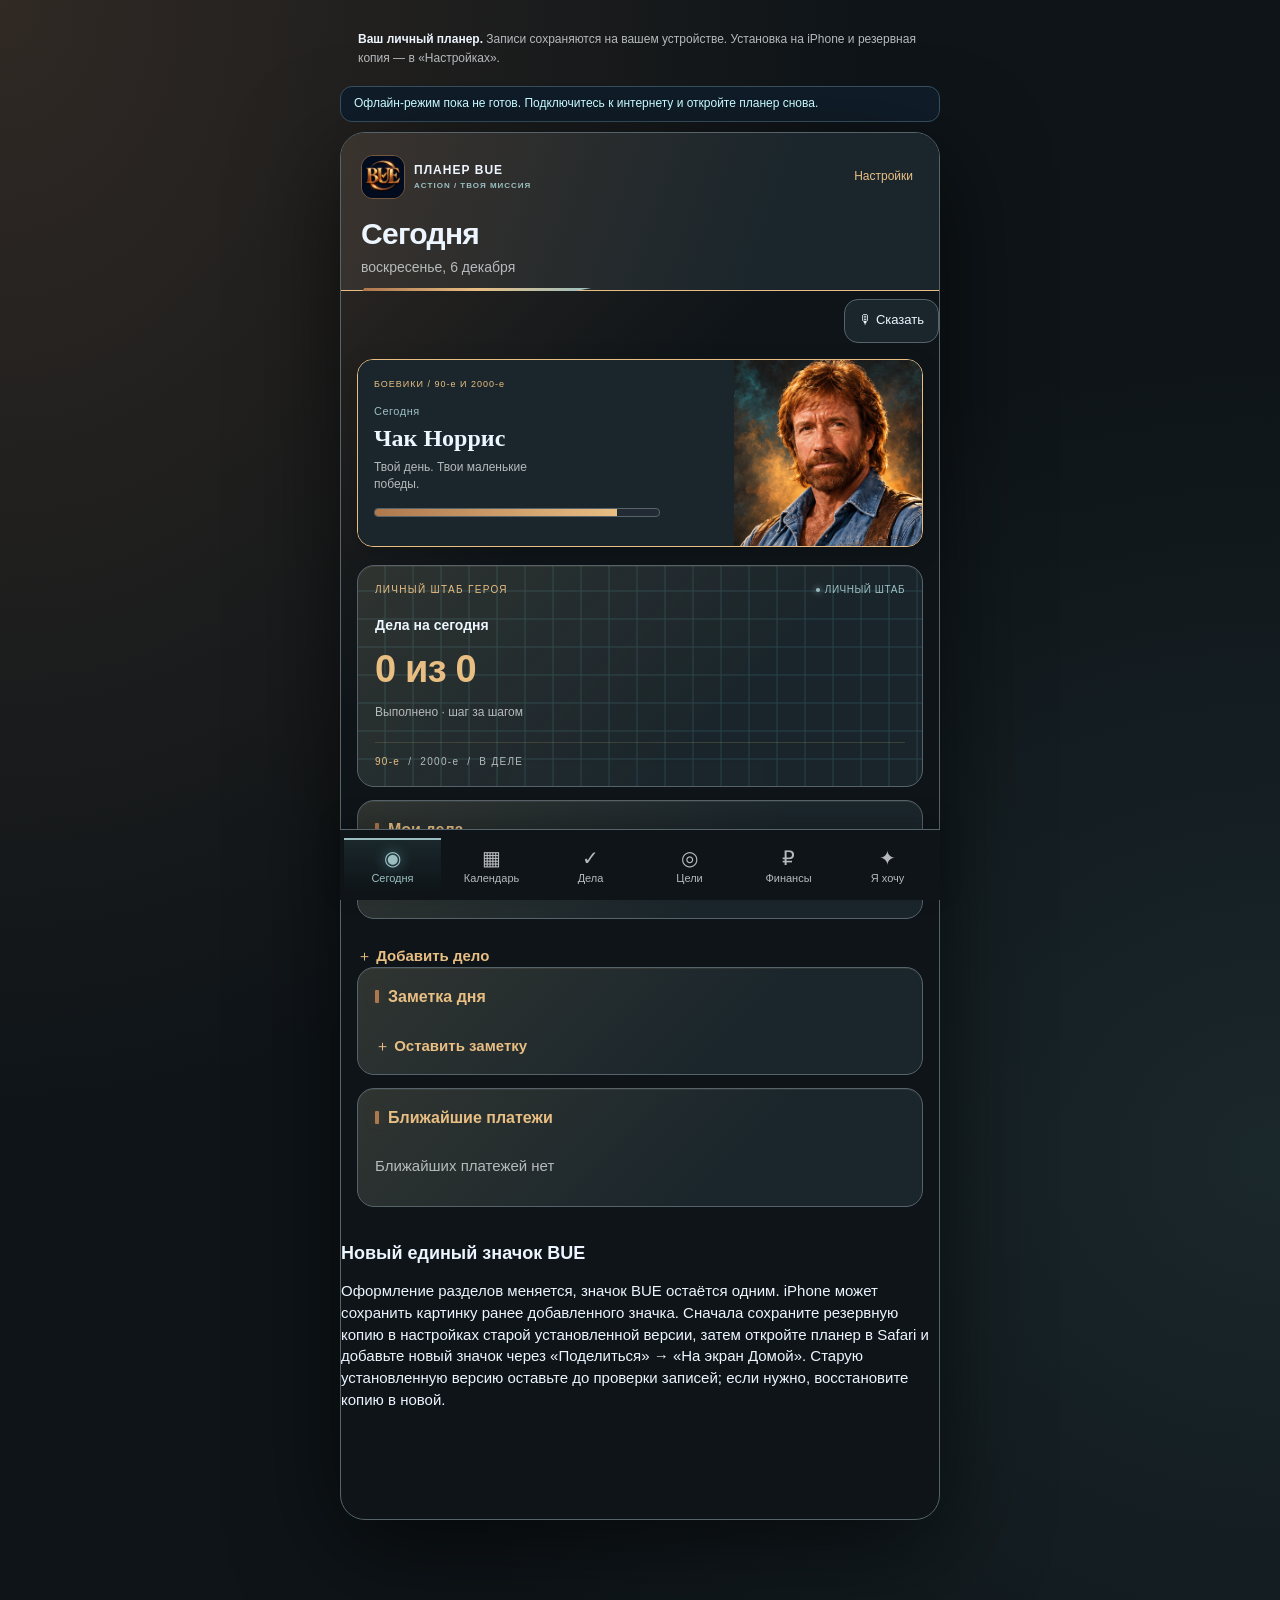
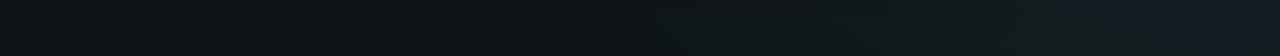
==== commit a5c8265c: "Fix stuck speech sessions and unify BUE app icons" ====
--- a/site/index.html
+++ b/site/index.html
@@ -1,342 +1,342 @@
-<!doctype html>
-<html lang="ru">
-<head>
-<base href="./">
-<base href="">
-<meta charset="utf-8"><meta name="viewport" content="width=device-width,initial-scale=1,viewport-fit=cover">
-<title>Планер BUE</title>
-<meta name="apple-mobile-web-app-title" content="Планер BUE">
-<meta name="apple-mobile-web-app-capable" content="yes">
-<meta name="mobile-web-app-capable" content="yes">
-<meta name="theme-color" content="#0d1520">
-<style>
-:root { color-scheme:light dark; --bg:light-dark(#eff0f6,#151620); --card:light-dark(#fff,#232533); --text:light-dark(#24213a,#f1eff9); --muted:light-dark(#6a667e,#b7b2ca); --line:light-dark(#e7e4ef,#38364a); --accent:light-dark(#6050c0,#b3a5ff); --soft:light-dark(#eeeafa,#34304f); --green:light-dark(#23734d,#75dba9); --red:light-dark(#af3a48,#fba2aa); }
-* {box-sizing:border-box} body {margin:0;background:var(--bg);color:var(--text);font-family:-apple-system,BlinkMacSystemFont,"Segoe UI",sans-serif;font-size:calc(15px * var(--bue-font-scale,1));line-height:1.45} button,input,select,textarea {font:inherit;color:inherit} button {cursor:pointer} button:focus-visible,input:focus-visible,select:focus-visible,textarea:focus-visible {outline:3px solid var(--accent);outline-offset:3px} button {border:0;background:transparent} .notice {max-width:660px;margin:18px auto;padding:0 18px;color:var(--muted);font-size:calc(13px * var(--bue-font-scale,1))}.notice strong {color:var(--text)} .app {max-width:490px;margin:0 auto 24px;border-radius:25px;background:var(--bg);border:1px solid var(--line);overflow:hidden;box-shadow:0 20px 70px #00000012} header {padding:22px 20px 12px} .top {display:flex;align-items:center;justify-content:space-between;gap:12px} .brand {font-weight:650;font-size:calc(14px * var(--bue-font-scale,1));color:var(--accent);letter-spacing:.2px} .top button {padding:8px;color:var(--accent);border-radius:12px}.top button.active {background:var(--soft)} h1 {font-size:calc(30px * var(--bue-font-scale,1));line-height:1.15;margin:18px 0 6px;letter-spacing:-.7px} h2 {font-size:calc(18px * var(--bue-font-scale,1));margin:0 0 14px;font-weight:600} p {margin:0} .sub {color:var(--muted);font-size:calc(14px * var(--bue-font-scale,1))}.content {padding:12px 16px 20px;min-height:450px}.card {background:var(--card);border-radius:18px;padding:17px;margin-bottom:14px} .row {display:flex;gap:12px;align-items:center;padding:12px 0;border-bottom:1px solid var(--line)} .row:last-child {border:0}.detail {min-width:0;flex:1;text-align:left;overflow-wrap:anywhere}.title {display:block;font-weight:550}.meta {display:block;color:var(--muted);font-size:calc(12px * var(--bue-font-scale,1));margin-top:3px}.done .title {text-decoration:line-through;color:var(--muted)}.check {width:30px;height:30px;border:1.5px solid var(--muted);border-radius:50%;flex-shrink:0;padding:0;font-size:calc(18px * var(--bue-font-scale,1));line-height:28px}.check.yes {background:var(--accent);color:var(--card);border-color:var(--accent)}.tiny {font-size:calc(13px * var(--bue-font-scale,1));color:var(--muted);padding:8px 6px;flex-shrink:0}.primary {background:var(--accent);color:var(--card);border-radius:14px;padding:12px 16px;font-weight:600;min-height:44px}.add {display:block;width:100%;text-align:left;color:var(--accent);padding:13px 0 0;font-weight:550}.empty {color:var(--muted);padding:12px 0}.tabs {display:flex;justify-content:space-around;gap:2px;padding:12px 4px 14px;border-top:1px solid var(--line);background:var(--card)}.tabs button {flex:1;padding:4px 0;min-height:44px;color:var(--muted);font-size:calc(11px * var(--bue-font-scale,1))}.tabs b {display:block;font-size:calc(20px * var(--bue-font-scale,1));font-weight:400;margin-bottom:2px}.tabs button.active {color:var(--accent)}.segment {display:flex;border-radius:12px;background:var(--soft);padding:3px;margin-bottom:16px;gap:3px}.segment button {flex:1;border-radius:9px;padding:8px 5px;font-size:calc(13px * var(--bue-font-scale,1))}.segment .active {background:var(--card);color:var(--accent);box-shadow:0 1px 5px #00000010}.money {font-weight:600;white-space:nowrap}.positive {color:var(--green)}.negative {color:var(--red)}.summary {display:flex;justify-content:space-between;gap:12px;padding:9px 0;font-variant-numeric:tabular-nums}.hero {background:var(--soft)}.hero .value {font-size:calc(26px * var(--bue-font-scale,1));font-weight:650;color:var(--accent);margin:8px 0}.progress {height:7px;background:var(--soft);border-radius:10px;margin-top:12px}.progress div {background:var(--accent);height:7px;border-radius:10px}.calendar-top {display:flex;justify-content:space-between;align-items:center;gap:10px;margin-bottom:12px}.calendar-top button {min-width:44px;min-height:44px;color:var(--accent)}.calendar {display:grid;grid-template-columns:repeat(7,1fr);gap:4px;text-align:center}.calendar .weekday {color:var(--muted);font-size:calc(12px * var(--bue-font-scale,1));padding:5px 0}.calendar button {min-height:42px;border-radius:11px;position:relative}.calendar button.selected {background:var(--accent);color:var(--card)}.calendar button.faded {opacity:.45}.calendar button.dot:after {content:"";position:absolute;bottom:4px;left:calc(50% - 2px);width:4px;height:4px;background:var(--accent);border-radius:50%}.calendar button.selected.dot:after {background:var(--card)}.controls {display:flex;align-items:center;justify-content:space-between;gap:12px;margin-bottom:16px}.controls input,.controls select {width:auto;min-width:0}.note {white-space:pre-wrap;overflow-wrap:anywhere;max-width:100%} table {width:100%;border-collapse:collapse;font-size:calc(13px * var(--bue-font-scale,1));font-variant-numeric:tabular-nums} th,td {padding:10px 4px;border-bottom:1px solid var(--line);text-align:right} th:first-child,td:first-child {text-align:left} dialog {width:calc(100% - 28px);max-width:460px;max-height:90dvh;background:var(--card);color:var(--text);padding:24px;border:1px solid var(--line);border-radius:22px} dialog::backdrop {background:#00000060} label {display:block;font-size:calc(13px * var(--bue-font-scale,1));color:var(--muted);margin-top:13px} input,select,textarea {display:block;width:100%;padding:11px;border:1px solid var(--line);border-radius:10px;background:var(--bg);margin-top:5px;font-size:calc(16px * var(--bue-font-scale,1))} textarea {resize:vertical;min-height:80px}.inline {display:flex;gap:10px;align-items:center;font-size:calc(14px * var(--bue-font-scale,1));color:var(--text)}.inline input {width:20px;height:20px;margin:0}.actions {display:flex;gap:12px;justify-content:flex-end;margin-top:22px;align-items:center}.error {color:var(--red);padding-top:10px;font-size:calc(13px * var(--bue-font-scale,1))}.settings-button {display:block;width:100%;text-align:left;padding:14px 0;color:var(--accent);border-bottom:1px solid var(--line)}.small {font-size:calc(12px * var(--bue-font-scale,1));color:var(--muted);padding-top:8px}.feedback {color:var(--green);font-size:calc(13px * var(--bue-font-scale,1));margin-bottom:10px}.year-control {display:flex;justify-content:space-between;align-items:center}.year-control button {min-width:44px;min-height:44px;color:var(--accent)}[hidden] {display:none!important}@media(max-width:360px) {header {padding:18px 15px 10px}.content {padding:10px 10px 16px}.card {padding:14px}.money {font-size:calc(13px * var(--bue-font-scale,1))}.app {border-radius:0;border:0;margin-bottom:0}th,td {padding:8px 2px;font-size:calc(12px * var(--bue-font-scale,1))}}
-/* Hero edition: armor red, titanium surfaces, gold controls and an arc reactor. */
-:root {color-scheme:dark;--bg:#0c121b;--card:#141e2a;--text:#f3f1e9;--muted:#a9b4c4;--line:#2c3a4a;--accent:#f0cc7c;--soft:#222a34;--green:#86e0b6;--red:#ff8790;--reactor:#83e9f5;--armor:#a52b38}
-body {background:radial-gradient(ellipse at 20% 0%,#51202c66,transparent 50%),radial-gradient(ellipse at 90% 65%,#154b5b44,transparent 55%),#080d14}
-.app {border-color:#3a4352;border-radius:25px;background:linear-gradient(135deg,#31151c55,transparent 32%),var(--bg);box-shadow:0 24px 90px #0008}
-header {position:relative;background:linear-gradient(120deg,#641e2966,transparent 65%);border-bottom:1px solid #f0cc7c26}
-header:after {content:"";display:block;width:50px;height:3px;position:absolute;bottom:-2px;left:22px;background:var(--armor);box-shadow:58px 0 0 #f0cc7c;transform:skew(-35deg)}
-.brand {display:flex;align-items:center;gap:9px;min-width:0;color:var(--text)}.brand-copy {display:flex;flex-direction:column;gap:2px}.brand-copy strong {font-size:calc(13px * var(--bue-font-scale,1));letter-spacing:1.8px;font-weight:650}.brand-copy small {font-size:calc(9px * var(--bue-font-scale,1));letter-spacing:1.6px;color:var(--accent)}
-.helmet {position:relative;width:28px;height:33px;flex-shrink:0;background:linear-gradient(#dbaa5d,#f5d586 45%,#aa713b);clip-path:polygon(20% 0,80% 0,100% 22%,91% 76%,69% 100%,31% 100%,9% 76%,0 22%)}
-.helmet:before {content:"";position:absolute;inset:0;background:#8b2632;clip-path:polygon(0 0,33% 0,24% 20%,20% 72%,35% 84%,65% 84%,80% 72%,76% 20%,67% 0,100% 0,100% 100%,0 100%)}
-.helmet:after {content:"";position:absolute;left:5px;top:14px;width:8px;height:3px;background:#b6f7ff;box-shadow:10px 0 0 #b6f7ff,0 0 10px #83e9f5,10px 0 10px #83e9f5;transform:skewY(6deg)}
-.top button {font-size:calc(12px * var(--bue-font-scale,1));color:var(--accent);padding:8px 6px}.top button.active {background:#81303d45}.card {border:1px solid var(--line);border-radius:15px;background:linear-gradient(135deg,#28334442,transparent 60%),var(--card);position:relative}.card h2 {font-size:calc(16px * var(--bue-font-scale,1));font-weight:600}.card h2:before {content:"";display:inline-block;width:4px;height:13px;border-radius:1px;background:var(--armor);margin-right:9px;vertical-align:-1px}
-.hero {overflow:hidden;background:radial-gradient(ellipse at 78% 45%,#23637530,transparent 70%),linear-gradient(130deg,#44202a90,#141e2a 58%);border-color:#75404c}
-.hero:before {content:"";position:absolute;inset:0;background-image:linear-gradient(#83e9f507 1px,transparent 1px),linear-gradient(90deg,#83e9f507 1px,transparent 1px);background-size:20px 20px;pointer-events:none}
-.hero-top {display:flex;justify-content:space-between;align-items:center;font-size:calc(10px * var(--bue-font-scale,1));letter-spacing:1.3px;text-transform:uppercase;color:var(--accent);margin-bottom:18px;position:relative}.hero-top .ready {display:flex;align-items:center;gap:5px;color:var(--reactor);letter-spacing:.5px}.hero-top .ready:before {content:"";width:4px;height:4px;border-radius:50%;background:var(--reactor);box-shadow:0 0 6px var(--reactor)}
-.hero-main {display:flex;align-items:center;justify-content:space-between;gap:15px;position:relative}.hero .value {color:var(--text);font-size:calc(32px * var(--bue-font-scale,1));letter-spacing:-.8px;margin:7px 0}.hero .sub {font-size:calc(12px * var(--bue-font-scale,1))}.hero .hero-label {font-size:calc(14px * var(--bue-font-scale,1));font-weight:600;color:var(--text)}
-.reactor {width:110px;height:110px;flex:0 0 110px;border-radius:50%;position:relative;background:radial-gradient(circle,#c5faff16 0 30%,#0d222a 31% 47%,#8cebf7 48% 49%,#0e1b29 50% 63%,transparent 64%),conic-gradient(from -45deg,#87eaf5 0 17%,#314754 17% 22%,#87eaf5 22% 39%,#314754 39% 44%,#87eaf5 44% 61%,#314754 61% 66%,#87eaf5 66% 83%,#314754 83% 88%,#87eaf5 88% 100%);box-shadow:0 0 26px #78edff27,inset 0 0 12px #71e0ff35;border:4px solid #263c4a}
-.reactor:before {content:"";position:absolute;inset:31px 25px 23px;background:linear-gradient(#d9ffff,#64dbe9);clip-path:polygon(0 0,100% 0,50% 100%);filter:drop-shadow(0 0 10px #83e9f5)}.reactor:after {content:"";position:absolute;inset:7px;border:1px solid #d2fcff55;border-radius:50%}
-.squad {position:relative;display:flex;gap:8px;margin-top:20px;padding-top:12px;border-top:1px solid #f0cc7c26}.squad span {font-size:calc(10px * var(--bue-font-scale,1));letter-spacing:1.3px;color:var(--muted)}.squad span:first-child {color:var(--accent)}.squad span+span:before {content:"/";margin-right:8px;color:#667788}
-.check {border-color:#718b9b}.check.yes {background:var(--reactor);border-color:var(--reactor);color:#10202c;box-shadow:0 0 12px #83e9f526}.primary {background:linear-gradient(120deg,#9e2938,#732331);color:#fff8ee;border:1px solid #df7a785c;box-shadow:0 6px 18px #74293828}.add {color:var(--accent)}.progress div {background:linear-gradient(90deg,#a73340,#f0cc7c)}.tabs {background:#0d1520;border-top-color:#3a4556}.tabs button.active {color:var(--reactor)}.tabs button.active b {text-shadow:0 0 14px #83e9f577}.segment {background:#0c1520;border:1px solid var(--line)}.segment .active {background:#63243070;color:var(--accent);box-shadow:inset 0 0 0 1px #b8586455}.calendar button.selected {background:#8d2d3c;color:#fff8ee}.calendar button.dot:after {background:var(--reactor)}.calendar button.selected.dot:after {background:var(--reactor)}input,select,textarea {background:#0b141e;border-color:#354354}dialog {background:#141e2a;border-color:#73505a;box-shadow:0 30px 120px #000b}dialog h2 {color:var(--accent)}.summary strong {font-variant-numeric:tabular-nums}
-@media(max-width:360px) {.brand-copy strong {font-size:calc(12px * var(--bue-font-scale,1))}.brand-copy small {font-size:calc(8px * var(--bue-font-scale,1))}.top {gap:5px}.top button {font-size:calc(11px * var(--bue-font-scale,1));padding:8px 4px}.reactor {width:96px;height:96px;flex-basis:96px}.reactor:before {inset:26px 21px 19px}.hero .value {font-size:calc(28px * var(--bue-font-scale,1))}.hero-top {font-size:calc(9px * var(--bue-font-scale,1));letter-spacing:.7px}.app {border-radius:0;border:0}}
-.mini-reactor {position:relative;display:block;width:32px;height:32px;border-radius:50%;flex:0 0 32px;border:2px solid #83e9f5;background:radial-gradient(circle,#192e40 0 52%,#83e9f5 54% 57%,#132637 60%);box-shadow:0 0 12px #83e9f538}.mini-reactor:after {content:"";position:absolute;inset:8px 6px 6px;background:#c7faff;clip-path:polygon(0 0,100% 0,50% 100%)}.reading-actions {display:flex;gap:12px;justify-content:space-between;padding-top:8px}.book-progress {margin:8px 0 5px}.book-progress div {background:linear-gradient(90deg,#288b9d,#83e9f5)}.tabs button {min-width:0}.reading-filter button {min-height:44px;font-size:calc(12px * var(--bue-font-scale,1))}.title {overflow-wrap:anywhere}
-</style>
-<meta name="description" content="Личный планер: календарь, дела, цели, месячный финансовый план и ваши желания.">
-<meta name="apple-mobile-web-app-status-bar-style" content="black-translucent">
-<style>
-.offline-status {max-width:490px;margin:10px auto;padding:10px 16px;border:1px solid #385263;border-radius:12px;color:#c7faff;font-size:calc(13px * var(--bue-font-scale,1));background:#101d29}
-.offline-status[data-ready="true"] {border-color:#3c7269;color:#bdebd7}
-body {padding-top:max(12px,env(safe-area-inset-top));padding-bottom:max(12px,env(safe-area-inset-bottom))}
-@media(display-mode:standalone) {.app {margin-top:0}.tabs {padding-bottom:max(8px,env(safe-area-inset-bottom))}}
-</style>
-<link rel="stylesheet" href="hero.css">
-<link rel="stylesheet" href="themes.css">
-<link rel="stylesheet" href="mk3-v12.css">
-<link rel="stylesheet" href="ocr.css"><script src="ocr.js" defer></script>
-<link rel="stylesheet" href="navigation-v14.css">
-<link rel="manifest" href="bue-v15.webmanifest"><link rel="apple-touch-icon" href="assets/bue-mk-icon-v13.png"><link rel="icon" href="assets/bue-mk-icon-v13.png">
-<script src="theme-portraits-v17.js"></script><link rel="stylesheet" href="theme-portraits-v17.css">
-<link rel="stylesheet" href="voice-v20.css">
-<script src="appearance-v20.js"></script>
-<script src="voice-commands-v20.js"></script>
-<script src="voice-v20.js" defer></script>
-</head>
-<body>
-<p class="notice"><strong>Ваш личный планер.</strong> Записи сохраняются на вашем устройстве. Установка на iPhone и резервная копия — в «Настройках».</p>
-<p id="offline-status" class="offline-status" role="status" aria-live="polite" data-ready="false">Подготовка к работе без интернета…</p>
-<main class="app">
- <header><button type="button" id="settings-back" class="settings-back" aria-label="Назад в предыдущий раздел" hidden><span aria-hidden="true">←</span> Назад</button><div class="top"><span class="brand"><img class="helmet-logo" src="assets/ironman-reference-v05.png" alt="Шлем Железного человека"><span class="brand-copy"><strong>ПЛАНЕР BUE</strong><small>STARK / PERSONAL HQ</small></span></span><div><button type="button" id="settings" aria-label="Настройки">Настройки</button></div></div><h1 id="screen-title">Сегодня</h1><p class="sub" id="screen-sub"></p></header>
-<div class="voice-toolbar"><button type="button" data-voice-open aria-label="Добавить запись голосом">🎙 Сказать</button></div>
-<section id="mk-fighter" class="mk-fighter" hidden aria-label="Боец этого раздела">
-<div class="mk-fighter-copy"><span class="mk-edition">ULTIMATE / KOMBAT 3</span><span id="mk-round" class="mk-round">ROUND 01</span><strong id="mk-name">Скорпион</strong><p id="mk-motto">Твой день. Твоя победа.</p><span class="mk-health" aria-hidden="true"><i></i></span></div>
-<div id="mk-portrait" class="mk-portrait" role="img" aria-label="Скорпион"></div>
-</section>
- <section class="content" id="content" aria-live="polite"></section>
- <nav class="tabs" aria-label="Разделы приложения"><button type="button" data-tab="today"><b aria-hidden="true">◉</b>Сегодня</button><button type="button" data-tab="calendar"><b aria-hidden="true">▦</b>Календарь</button><button type="button" data-tab="tasks"><b aria-hidden="true">✓</b>Дела</button><button type="button" data-tab="goals"><b aria-hidden="true">◎</b>Цели</button><button type="button" data-tab="money"><b aria-hidden="true">₽</b>Финансы</button><button type="button" data-tab="wishes"><b aria-hidden="true">✦</b>Я хочу</button></nav>
-</main>
-<dialog id="budget-alert" aria-labelledby="budget-alert-title"><h2 id="budget-alert-title">Расходы превысили доходы</h2><p id="budget-alert-text" class="small"></p><div class="actions"><button type="button" class="primary" id="budget-add-income">Добавить доход</button><button type="button" id="budget-skip">Пропустить</button></div></dialog>
-<dialog id="editor" aria-labelledby="editor-title"><form id="editor-form"><h2 id="editor-title"></h2><div id="fields"></div><p class="error" id="form-error" role="alert"></p><div class="actions"><button type="button" id="cancel">Отмена</button><button class="primary" type="submit">Сохранить</button></div></form></dialog>
-<input type="file" id="import-file" accept="application/json,.json" hidden>
-<script>
-(() => {
- 'use strict';
- const $ = id => document.getElementById(id), keyName='myday-ios-preview-v1';
- const today = new Date(), currencyNames={RUB:'₽',USD:'$',EUR:'€'};
- const iso = value => new Date(value).toISOString().replace(/\.\d{3}Z$/, 'Z');
- const dayKey = value => { const d=new Date(value);return `${d.getFullYear()}-${String(d.getMonth()+1).padStart(2,'0')}-${String(d.getDate()).padStart(2,'0')}`; };
- const fromDay = value => iso(value+'T12:00:00');
- const shortDate = value => new Intl.DateTimeFormat('ru',{day:'numeric',month:'short'}).format(new Date(value));
- const money = value => new Intl.NumberFormat('ru',{style:'currency',currency:data.currency,maximumFractionDigits:2}).format(value/100);
- const escape = value => String(value??'').replace(/[&<>"']/g,c=>({'&':'&amp;','<':'&lt;','>':'&gt;','"':'&quot;',"'":'&#39;'}[c]));
- const THEMES={
-   action90s:{title:'Боевики 90-х и 2000-х',description:'Любимые герои боевиков — в каждом разделе свой',asset:'action90s-portraits-v16.png',label:'ACTION / ТВОЯ МИССИЯ',tags:['90-е','2000-е','В ДЕЛЕ']},
-
-   mk3:{title:'Ultimate Mortal Kombat 3',description:'Ретро-аркада: в каждом разделе свой боец',asset:'mk3-fighters-v12.png',label:'UMK3 / ТВОЯ АРЕНА',tags:['ULTIMATE','LIFE KOMBAT','В ДЕЛЕ']},
-   ironman:{title:'Железный человек',description:'Красная броня, золото и голубое свечение',asset:'movie-portraits-v17/ironman.jpg',label:'STARK / ЛИЧНЫЙ ШТАБ',tags:['STARK','БРОНЯ','В ДЕЛЕ']},
-   thanos:{title:'Танос',description:'Фиолетовый космос, золото и Камни Бесконечности',asset:'movie-portraits-v17/thanos.jpg',label:'INFINITY / ЛИЧНЫЙ ШТАБ',tags:['ТАНОС','БЕСКОНЕЧНОСТЬ','В ДЕЛЕ']},
-   guardians:{title:'Стражи Галактики',description:'Звёзды, космический корабль и тёплый ретро-стиль',asset:'movie-portraits-v17/starlord.jpg',label:'GALAXY / ЛИЧНЫЙ ШТАБ',tags:['СТРАЖИ','ГАЛАКТИКА','В ДЕЛЕ']},
-   'deadpool-wolverine':{title:'Дэдпул и Росомаха',description:'Красный и жёлтый, две маски и следы когтей',asset:'movie-portraits-v17/deadpool.jpg',label:'DUO / ЛИЧНЫЙ ШТАБ',tags:['ДЭДПУЛ','РОСОМАХА','В ДЕЛЕ']},
-   gentle:{title:'Нежный',description:'Пионы, молочный фон, розовая пастель и мягкий свет',asset:'gentle-portraits-v17.png',label:'НЕЖНО / В СВОЁМ РИТМЕ',tags:['НЕЖНОСТЬ','ЗАБОТА','В ДЕЛЕ']},
-   loki:{title:'Локи',description:'Изумрудный зелёный, золото и рогатый шлем',asset:'movie-portraits-v17/loki.jpg',label:'ASGARD / ЛИЧНЫЙ ШТАБ',tags:['ЛОКИ','АСГАРД','В ДЕЛЕ']}
- };
-
- const MK_FIGHTERS={
-   today:{name:'Скорпион',id:'scorpion',tile:0,color:'#ffd15b',motto:'Твой день. Твоя победа.',round:'01'},
-   tasks:{name:'Лю Кан',id:'liu-kang',tile:2,color:'#ff7760',motto:'Одно дело — ещё один шаг вперёд.',round:'02'},
-   calendar:{name:'Саб-Зиро',id:'sub-zero',tile:1,color:'#71d2ff',motto:'Держи планы под контролем.',round:'03'},
-   goals:{name:'Райден',id:'raiden',tile:3,color:'#b9a8ff',motto:'Большая цель начинается сегодня.',round:'04'},
-   money:{name:'Джонни Кейдж',id:'johnny-cage',tile:5,color:'#9cef89',motto:'Каждому доходу — своё место.',round:'05'},
-   wishes:{name:'Китана',id:'kitana',tile:4,color:'#87acff',motto:'Выбирай, что хочется попробовать.',round:'06'},
-   reading:{name:'Кунг Лао',id:'kung-lao',tile:8,color:'#ffca84',motto:'Новая глава. Новое приключение.',round:'07'},
-   watch:{name:'Соня Блейд',id:'sonya',tile:7,color:'#b5e781',motto:'Твоя следующая история.',round:'08'},
-   recipes:{name:'Синдел',id:'sindel',tile:9,color:'#d9a6ff',motto:'Добавь вкус в свои планы.',round:'09'},
-   settings:{name:'Шао Кан',id:'shao-kahn',tile:6,color:'#ff8b7e',motto:'Твоя арена. Твои правила.',round:'10'}
- };
- function applyKombatTheme(key){
-   const panel=$('mk-fighter');panel.hidden=key!=='mk3';
-   document.documentElement.removeAttribute('data-mk-fighter');
-   document.documentElement.style.removeProperty('--fighter-color');
-   if(key!=='mk3')return;
-   const fighter=MK_FIGHTERS[tab==='wishes'?wishKind:tab]||MK_FIGHTERS.today;
-   document.documentElement.dataset.mkFighter=fighter.id;
-   document.documentElement.style.setProperty('--fighter-color',fighter.color);
-   const portrait=$('mk-portrait');portrait.style.backgroundPosition=`${(fighter.tile%4)/3*100}% ${Math.floor(fighter.tile/4)/2*100}%`;
-   portrait.setAttribute('aria-label',fighter.name);portrait.dataset.fighter=fighter.id;
-   $('mk-name').textContent=fighter.name;$('mk-motto').textContent=fighter.motto;$('mk-round').textContent='ROUND '+fighter.round;
-   document.querySelector('.brand-copy small').textContent='UMK3 / '+fighter.name.toUpperCase();
-   document.querySelectorAll('.mission-label').forEach(node=>node.textContent=tab==='money'?'KOMBAT / ФИНАНСОВЫЙ ПЛАН':'KOMBAT / ТВОЯ КОЛЛЕКЦИЯ');
-   const title=document.querySelector('.hero-top>span');if(title)title.textContent='Арена дня';
-   const ready=document.querySelector('.hero-top .ready');if(ready)ready.textContent='Готов к раунду';
- }
-
- function applyTheme(){
-   const key=Object.hasOwn(THEMES,data.theme)?data.theme:'action90s',theme=THEMES[key];
-   document.documentElement.dataset.theme=key;document.querySelector('meta[name="apple-mobile-web-app-status-bar-style"]').setAttribute('content',key==='gentle'?'default':'black-translucent');
-   document.querySelector('.brand-copy small').textContent=theme.label;
-   document.querySelector('meta[name="theme-color"]').setAttribute('content',({ironman:'#080d17',thanos:'#0f0b1a',guardians:'#0b0e24','deadpool-wolverine':'#121216',loki:'#071610',gentle:'#faf5f3',mk3:'#110b15',action90s:'#0e1418'})[key]);
-   const emblem=document.querySelector('.hero-helmet');if(emblem)emblem.src='assets/'+theme.asset;
-   const heroTitle=document.querySelector('.hero-top>span');if(heroTitle)heroTitle.textContent=key==='gentle'?'Мой тихий уголок':'Личный штаб героя';const ready=document.querySelector('.hero-top .ready');if(ready)ready.textContent=key==='gentle'?'Для себя':'Личный штаб';
-   const squad=document.querySelector('.squad');if(squad){squad.setAttribute('aria-label',theme.title);squad.querySelectorAll('span').forEach((node,i)=>node.textContent=theme.tags[i]);}
-   applyKombatTheme(key);window.PlannerPortraits.apply(key,tab,wishKind);
- }
- function themePicker(){return card('Стиль приложения',`<p class="small">Выберите своё оформление. Оформление меняется во всех разделах.</p><div class="theme-grid" role="group" aria-label="Темы приложения">${Object.entries(THEMES).map(([key,theme])=>`<button type="button" class="theme-choice" data-theme-select="${key}" aria-pressed="${data.theme===key}"><span class="theme-preview"><img src="assets/${theme.asset}" alt="" class="${['mk3','action90s','gentle'].includes(key)?'theme-atlas-thumb':''}"></span><div><strong>${escape(theme.title)}</strong><small>${escape(theme.description)}</small></div></button>`).join('')}</div><p class="theme-tip">Выбор сохраняется на этом устройстве и в резервной копии. Все темы работают офлайн после первой загрузки. Иконка на главном экране — дракон Mortal Kombat.</p>`);}
- const emptyData = () => ({schemaVersion:3,theme:'action90s',tasks:[],notes:[],goals:[],watch:[],reading:[],recipes:[],money:[],monthlyPlans:{},currency:'RUB'});
- let data=emptyData(), persistenceError='';
- try { const stored=localStorage.getItem(keyName);if(stored){const parsed=JSON.parse(stored);validate(parsed);data=parsed;} } catch(e) {persistenceError='Не удалось прочитать записи браузера. Сохранённые данные не перезаписаны.';}
- let settingsReturnTab='today', settingsReturnScroll=0;
- let tab='today', selected=dayKey(today), month=new Date(today.getFullYear(),today.getMonth(),1), year=today.getFullYear(), period='month', groupDate=true, showWatched=false, readingStatus='planned', wishKind='reading', wishDone={reading:false,watch:false,recipes:false}, financeMode='plan', planGroup='date', currentEdit=null, feedback='';
- function validate(state) {
-   if (!state || ![1,2,3].includes(state.schemaVersion) || !['RUB','USD','EUR'].includes(state.currency)) throw Error('Неподдерживаемая копия.');
-   if(state.schemaVersion===1){state.reading=[];state.schemaVersion=2;}
-   if(state.schemaVersion===2){state.recipes=[];state.monthlyPlans={};state.schemaVersion=3;}
-   if(!Object.hasOwn(THEMES,state.theme))state.theme='action90s';
-   for(const kind of ['tasks','notes','goals','watch','reading','recipes','money']) {if(!Array.isArray(state[kind])||new Set(state[kind].map(x=>x.id)).size!==state[kind].length)throw Error('Повреждённые записи.');for(const item of state[kind]){if(typeof item.id!=='string')throw Error('Нет идентификатора.');}}
-   for(const item of state.money)if(!Number.isSafeInteger(item.amountMinor)||item.amountMinor<=0||item.amountMinor>100000000000000||!['income','expense'].includes(item.kind)||!['planned','confirmed','absent'].includes(item.status)||!Number.isFinite(new Date(item.date).getTime()))throw Error('Некорректная финансовая запись.');
-   for(const item of state.tasks)if(!Array.isArray(item.completedDays)||typeof item.daily!=='boolean'||typeof item.completed!=='boolean')throw Error('Некорректное дело.');
-   validatePlanFields(state);
-   for(const item of state.reading)if(!['planned','reading','finished'].includes(item.status)||!Number.isInteger(item.totalPages)||!Number.isInteger(item.pagesRead)||item.totalPages<0||item.totalPages>1000000||item.pagesRead<0||item.pagesRead>1000000||(item.totalPages>0&&item.pagesRead>item.totalPages))throw Error('Некорректный прогресс чтения.');
- }
- function validatePlanFields(state) {
-   if(!state.monthlyPlans||typeof state.monthlyPlans!=='object'||Array.isArray(state.monthlyPlans))throw Error('Некорректный месячный план.');
-   for(const [month,meta] of Object.entries(state.monthlyPlans))if(!/^\d{4}-(0[1-9]|1[0-2])$/.test(month)||!meta||!Number.isSafeInteger(meta.openingMinor)||Math.abs(meta.openingMinor)>100000000000000||typeof meta.note!=='string')throw Error('Некорректный остаток или месяц.');
-   for(const recipe of state.recipes)if(typeof recipe.title!=='string'||typeof recipe.note!=='string'||typeof recipe.completed!=='boolean')throw Error('Некорректный рецепт.');
-   for(const x of state.money)if(x.planSpan!=null&&!['day','week'].includes(x.planSpan))throw Error('Некорректный период операции.');
-   for(const x of state.money)if(x.planSpan==='week'&&(!x.planEnd||!Number.isFinite(new Date(x.planEnd).getTime())||x.planEnd<x.date||dayKey(x.planEnd).slice(0,7)!==dayKey(x.date).slice(0,7)))throw Error('Неделя должна быть в одном месяце.');
- }
- function save() { if(persistenceError)throw Error(persistenceError);validate(data);localStorage.setItem(keyName,JSON.stringify(data)); }
- function active(kind) {return data[kind].filter(x=>!x.deletedAt);}
- function done(task,day=dayKey(today)){return task.daily?task.completedDays.includes(day):task.completed;}
- function appears(task,day){return task.daily||(task.date&&dayKey(task.date)===day);}
- function mutation(change) { const before=JSON.stringify(data);try {change();save();render();warnBudget(JSON.parse(before).money);}catch(e){data=JSON.parse(before);feedback='Ошибка сохранения: '+e.message;render();} }
- function heading(title,sub=''){ $('screen-title').textContent=title;$('screen-sub').textContent=sub; }
- function empty(text) {return `<p class="empty">${escape(text)}</p>`;}
- function card(title,content) {return `<div class="card">${title?`<h2>${escape(title)}</h2>`:''}${content}</div>`;}
- function addButton(kind,label,day=selected) {return `<button type="button" class="add" data-add="${kind}" data-day="${day}">＋ ${escape(label)}</button>`;}
- function taskRow(task,day) {const checked=done(task,day);return `<div class="row ${checked?'done':''}"><button type="button" class="check ${checked?'yes':''}" data-check="${task.id}" data-day="${day}" aria-label="${checked?'Вернуть в работу':'Выполнить'}: ${escape(task.title)}">${checked?'✓':''}</button><button type="button" class="detail" data-edit="tasks" data-id="${task.id}"><span class="title">${escape(task.title)}</span><span class="meta">${task.daily?'Каждый день':task.date?shortDate(task.date):'Без даты'} · ${escape(task.list)}</span></button><button type="button" class="tiny" data-delete="tasks" data-id="${task.id}" aria-label="Удалить дело">×</button></div>`;}
- function noteRow(note){return `<div class="row"><button type="button" class="detail note" data-edit="notes" data-id="${note.id}">${escape(note.text)}</button><button type="button" class="tiny" data-delete="notes" data-id="${note.id}" aria-label="Удалить заметку">×</button></div>`;}
- function moneyRow(item) {return `<div class="row"><div class="detail"><button type="button" class="detail" data-edit="money" data-id="${item.id}"><span class="title">${escape(item.title)}</span><span class="meta">${shortDate(item.date)} · ${escape(item.category)}${item.mandatory?' · Обязательный':''}</span></button><span class="meta">${({planned:'Запланировано',confirmed:'Состоялось',absent:'Не состоялось'})[item.status]}</span>${item.status==='planned'?`<div><button class="tiny positive" type="button" data-status="confirmed" data-id="${item.id}">${item.kind==='income'?'Получено':'Оплачено'}</button><button class="tiny" type="button" data-status="absent" data-id="${item.id}">Не состоялось</button></div>`:''}</div><span class="money ${item.kind==='income'?'positive':''}">${item.kind==='income'?'+':'−'}${money(item.amountMinor)}</span><button type="button" class="tiny" data-delete="money" data-id="${item.id}" aria-label="Удалить запись">×</button></div>`;}
- function periodRange() {const d=new Date(selected+'T12:00:00'),start=new Date(d.getFullYear(),d.getMonth(),d.getDate()),end=new Date(start);if(period==='day'){end.setDate(end.getDate()+1);}if(period==='week'){start.setDate(start.getDate()-(start.getDay()+6)%7);end.setTime(start.getTime());end.setDate(end.getDate()+7);}if(period==='month'){start.setDate(1);end.setTime(start.getTime());end.setMonth(end.getMonth()+1);}if(period==='year'){start.setMonth(0,1);end.setTime(start.getTime());end.setFullYear(end.getFullYear()+1);}return[start,end];}
- function totals(entries) {return entries.reduce((sum,item)=>{if(item.status!=='absent')sum[(item.status==='planned'?'planned':'')+(item.kind==='income'?'Income':'Expense')]+=item.amountMinor;return sum;},{Income:0,Expense:0,plannedIncome:0,plannedExpense:0});}
- function renderToday() {
-   heading('Сегодня',new Intl.DateTimeFormat('ru',{weekday:'long',day:'numeric',month:'long'}).format(today));const day=dayKey(today),tasks=active('tasks').filter(x=>appears(x,day)),completed=tasks.filter(x=>done(x,day)).length;
-   const end=new Date(today);end.setDate(end.getDate()+7);end.setHours(0,0,0,0);
-   const payments=active('money').filter(x=>x.status==='planned'&&new Date(x.date)<end).sort((a,b)=>a.date.localeCompare(b.date));
-   return `<div class="card hero"><div class="hero-top"><span>Личный штаб героя</span><span class="ready">Личный штаб</span></div><div class="hero-main"><div><p class="hero-label">Дела на сегодня</p><p class="value">${completed} из ${tasks.length}</p><p class="sub">Выполнено · шаг за шагом</p></div><img class="hero-helmet" src="assets/ironman-reference-v05.png" alt=""></div><div class="squad" aria-label="Тема Железного человека и Мстителей"><span>STARK</span><span>AVENGERS</span><span>ASSEMBLE</span></div></div>`+card('Мои дела',tasks.map(x=>taskRow(x,day)).join('')||empty('Сегодня пока свободно'))+addButton('tasks','Добавить дело',day)+card('Заметка дня',active('notes').filter(x=>dayKey(x.date)===day).map(noteRow).join('')+addButton('notes','Оставить заметку',day))+card('Ближайшие платежи',payments.slice(0,6).map(moneyRow).join('')||empty('Ближайших платежей нет'));
- }
- function renderTasks(){heading('Мои дела','По датам или собственным спискам');const tasks=active('tasks'),groups={};tasks.forEach(x=>{const key=groupDate?(x.daily?'Каждый день':x.date?dayKey(x.date):'Без даты'):x.list;(groups[key]??=[]).push(x);});return `<div class="segment"><button type="button" data-group="date" class="${groupDate?'active':''}">По датам</button><button type="button" data-group="list" class="${!groupDate?'active':''}">По спискам</button></div>`+Object.keys(groups).sort().map(key=>card(key,groups[key].map(x=>taskRow(x,dayKey(today))).join(''))).join('')+(tasks.length?'':card('',empty('Добавьте первое дело')))+addButton('tasks','Добавить дело');}
- function renderCalendar(){heading('Календарь','Ваши планы и заметки по дням');const first=new Date(month),start=new Date(first);start.setDate(1-(first.getDay()+6)%7);let grid=['Пн','Вт','Ср','Чт','Пт','Сб','Вс'].map(x=>`<span class="weekday">${x}</span>`).join('');for(let i=0;i<42;i++){const day=new Date(start);day.setDate(start.getDate()+i);const key=dayKey(day),dot=active('notes').some(x=>dayKey(x.date)===key)||active('money').some(x=>dayKey(x.date)===key)||active('tasks').some(x=>!x.daily&&appears(x,key));grid+=`<button type="button" data-day-select="${key}" class="${key===selected?'selected ':''}${day.getMonth()!==month.getMonth()?'faded ':''}${dot?'dot':''}" aria-label="${escape(shortDate(day))}" aria-pressed="${key===selected}">${day.getDate()}</button>`;}const content=active('tasks').filter(x=>appears(x,selected)).map(x=>taskRow(x,selected)).join('')+active('notes').filter(x=>dayKey(x.date)===selected).map(noteRow).join('')+active('money').filter(x=>dayKey(x.date)===selected).map(moneyRow).join('');return card('',`<div class="calendar-top"><button type="button" data-month="-1" aria-label="Предыдущий месяц">‹</button><strong>${new Intl.DateTimeFormat('ru',{month:'long',year:'numeric'}).format(month)}</strong><button type="button" data-month="1" aria-label="Следующий месяц">›</button></div><div class="calendar">${grid}</div>`)+card(shortDate(selected+'T12:00:00'),content||empty('Записей пока нет'))+card('',addButton('tasks','Дело на этот день')+addButton('notes','Комментарий к дню')+addButton('money','Доход или расход'));}
- function goalLabel(goal){if(goal.period==='year')return new Date(goal.start).getFullYear()+' год';if(goal.period==='month')return new Intl.DateTimeFormat('ru',{month:'long',year:'numeric'}).format(new Date(goal.start));if(goal.period==='range')return shortDate(goal.start)+' — '+shortDate(goal.end);return shortDate(goal.start);}
- function renderGoals(){heading('Мои цели','План на год, месяц или свой период');const goals=active('goals').filter(x=>{const a=new Date(x.start).getFullYear(),b=x.period==='range'?new Date(x.end).getFullYear():a;return a<=year&&b>=year;});return card('',`<div class="year-control"><button type="button" data-year="-1" aria-label="Предыдущий год">‹</button><strong>${year} год</strong><button type="button" data-year="1" aria-label="Следующий год">›</button></div>`)+goals.map(x=>card('',`<div class="row"><button type="button" class="detail" data-edit="goals" data-id="${x.id}"><span class="title">${escape(x.title)}</span><span class="meta">${escape(goalLabel(x))}</span><span class="meta">${escape(x.note)}</span></button><strong>${x.progress}%</strong><button type="button" class="tiny" data-delete="goals" data-id="${x.id}" aria-label="Удалить цель">×</button></div><div class="progress" role="progressbar" aria-valuemin="0" aria-valuemax="100" aria-valuenow="${x.progress}" aria-label="Выполнение цели"><div style="width:${x.progress}%"></div></div><button type="button" class="add" data-goal-done="${x.id}">${x.progress===100?'Вернуть в работу':'✓ Цель достигнута'}</button>`)).join('')+(goals.length?'':card('',empty('Чего хотите достичь в этом году?')))+addButton('goals','Добавить цель');}
- function wishCompleted(kind,item){return kind==='reading'?item.status==='finished':kind==='watch'?item.watched:item.completed;}
- function renderWishes(){
-   heading('Я хочу','Маленькие желания. Большие приключения.');
-   const categories=[['reading','Книги','▤'],['watch','Фильмы','▷'],['recipes','Рецепты','♨']], completed=wishDone[wishKind];
-   const items=active(wishKind).filter(x=>wishCompleted(wishKind,x)===completed);
-   const label=wishKind==='reading'?'книгу':wishKind==='watch'?'фильм или сериал':'рецепт';
-   return `<p class="mission-label">Личный архив / ваши желания</p><div class="wishes-tabs" role="group" aria-label="Списки желаний">${categories.map(([kind,title,icon])=>`<button type="button" data-wish-kind="${kind}" class="${wishKind===kind?'active':''}" aria-pressed="${wishKind===kind}"><span aria-hidden="true">${icon}</span>${title}<small class="wish-count">${active(kind).filter(x=>!wishCompleted(kind,x)).length} в планах</small></button>`).join('')}</div><div class="segment"><button type="button" data-wish-done="false" class="${!completed?'active':''}">Хочу</button><button type="button" data-wish-done="true" class="${completed?'active':''}">Выполнено</button></div>`+card('',items.map(x=>`<div class="row ${completed?'done':''}"><button type="button" class="check ${completed?'yes':''}" data-wish-check="${x.id}" data-kind="${wishKind}" aria-label="${completed?'Вернуть в желания':'Отметить выполнение'}: ${escape(x.title)}">${completed?'✓':''}</button><button type="button" class="detail" data-edit="${wishKind}" data-id="${x.id}"><span class="title">${escape(x.title)}</span>${wishKind==='reading'&&x.author?`<span class="meta">${escape(x.author)}</span>`:''}${wishKind==='watch'?`<span class="meta">${x.kind==='series'?'Сериал':'Фильм'}</span>`:''}<span class="wish-description">${escape(x.note)}</span></button><button type="button" class="tiny" data-delete="${wishKind}" data-id="${x.id}" aria-label="Удалить из желаний">×</button></div>`).join('')||empty(completed?'Пока нет выполненных желаний':'Добавьте '+label+' — сохраните то, что хочется попробовать.'))+addButton(wishKind,'Добавить '+label);
- }
- function parseSignedMoney(input){const text=String(input).replace(/[ \u00a0]/g,'').replace(',','.');if(/^-?0(?:\.0{1,2})?$/.test(text))return 0;const negative=text.startsWith('-'),amount=parseMoney(negative?text.slice(1):text);return amount===null?null:negative?-amount:amount;}
- function monthlyTotals(items,opening=0){const result={plannedIncome:0,plannedExpense:0,actualIncome:0,actualExpense:0};for(const x of items){result[x.kind==='income'?'plannedIncome':'plannedExpense']+=x.amountMinor;if(x.status==='confirmed')result[x.kind==='income'?'actualIncome':'actualExpense']+=x.amountMinor;}result.net=result.plannedIncome-result.plannedExpense;result.closing=opening+result.net;result.actualClosing=opening+result.actualIncome-result.actualExpense;return result;}
- function monthEntries(){return active('money').filter(x=>dayKey(x.date).slice(0,7)===selected.slice(0,7)).sort((a,b)=>a.date.localeCompare(b.date));}
- function planDateLabel(x){return x.planSpan==='week'&&x.planEnd?shortDate(x.date)+' — '+shortDate(x.planEnd):shortDate(x.date);}
- function planRows(items){let week=null;return items.map(x=>{const next=Math.ceil(new Date(x.date).getDate()/7);let group='';if(planGroup==='week'&&week!==next){week=next;group=`<tr class="week-row"><td colspan="5">Неделя ${week} · ${1+(week-1)*7}–${Math.min(week*7,new Date(new Date(x.date).getFullYear(),new Date(x.date).getMonth()+1,0).getDate())} число</td></tr>`;}return group+`<tr data-plan-row="${x.id}"><td><button type="button" class="article" data-edit="money" data-id="${x.id}">${escape(x.title)}</button>${x.mandatory?'<span class="mandatory-tag">Обязательный</span>':''}<button type="button" class="tiny" data-delete="money" data-id="${x.id}" aria-label="Удалить финансовую запись">×</button></td><td>${escape(planDateLabel(x))}</td><td class="money-cell">${money(x.amountMinor)}</td><td class="note-cell">${escape(x.note)}</td><td><div class="plan-status"><button type="button" data-status="confirmed" data-id="${x.id}" class="${x.status==='confirmed'?'selected-yes':''}" aria-label="Сошлось: ${escape(x.title)}" aria-pressed="${x.status==='confirmed'}">✓</button><button type="button" data-status="absent" data-id="${x.id}" class="${x.status==='absent'?'selected-no':''}" aria-label="Не сошлось: ${escape(x.title)}" aria-pressed="${x.status==='absent'}">×</button><button type="button" data-status="planned" data-id="${x.id}" aria-label="Вернуть в план: ${escape(x.title)}">↺</button></div><small class="status-caption">${({planned:'В плане',confirmed:'Сошлось',absent:'Не сошлось'})[x.status]}</small></td></tr>`;}).join('');}
- function planTable(title,items,amount){return card(title,`<div class="table-scroll" tabindex="0" role="region" aria-label="${escape(title)}: прокручиваемая таблица"><table class="plan-table"><thead><tr><th scope="col">Статья</th><th scope="col">Дата / неделя</th><th scope="col">Сумма</th><th scope="col">Примечание</th><th scope="col">Результат</th></tr></thead><tbody>${items.length?planRows(items):'<tr><td colspan="5" class="table-empty">Пока нет записей в этом месяце</td></tr>'}<tr class="total-row"><td colspan="2">Итого по плану</td><td class="money-cell">${money(amount)}</td><td colspan="2"></td></tr></tbody></table></div>`);}
- function renderMonthlyPlan(){
-   const key=selected.slice(0,7),meta=data.monthlyPlans[key]||{openingMinor:0,note:''},items=monthEntries(),sum=monthlyTotals(items,meta.openingMinor),incomes=items.filter(x=>x.kind==='income'),expenses=items.filter(x=>x.kind==='expense'),label=new Intl.DateTimeFormat('ru',{month:'long',year:'numeric'}).format(new Date(key+'-01T12:00:00'));
-   return card('',`<p class="mission-label">STARK / FINANCE CONTROL</p><div class="plan-header"><button type="button" data-plan-move="-1" aria-label="Предыдущий месяц плана">‹</button><strong class="plan-heading">${escape(label)}</strong><button type="button" data-plan-move="1" aria-label="Следующий месяц плана">›</button></div><label>Выбрать месяц<input id="plan-month" type="month" value="${key}"></label>${meta.note?`<p class="month-note">${escape(meta.note)}</p>`:''}`)+`<div class="segment"><button type="button" data-plan-group="date" class="${planGroup==='date'?'active':''}">По датам</button><button type="button" data-plan-group="week" class="${planGroup==='week'?'active':''}">По неделям</button></div><p class="plan-help">Проведите по таблице вбок, чтобы увидеть все столбцы. ✓ — сошлось, × — не сошлось, ↺ — снова в плане.</p><div class="plan-add"><button type="button" class="primary" data-plan-add="income">＋ Доход</button><button type="button" class="primary" data-plan-add="expense">＋ Расход</button></div>`+planTable('Доходы',incomes,sum.plannedIncome)+planTable('Расходы',expenses,sum.plannedExpense)+card('Баланс месяца',`<table class="balance-table"><tbody><tr><td>Входящий остаток</td><td data-total="opening">${money(meta.openingMinor)}</td></tr><tr><td>Итого доходов по плану</td><td data-total="income">${money(sum.plannedIncome)}</td></tr><tr><td>Итого расходов по плану</td><td data-total="expense">${money(sum.plannedExpense)}</td></tr><tr><td>Чистый результат по плану</td><td data-total="net">${money(sum.net)}</td></tr><tr class="closing"><td>Остаток на конец месяца · план</td><td data-total="closing">${money(sum.closing)}</td></tr><tr><td>Получено фактически</td><td data-total="actual-income">${money(sum.actualIncome)}</td></tr><tr><td>Потрачено фактически</td><td data-total="actual-expense">${money(sum.actualExpense)}</td></tr><tr><td>Остаток сейчас · по отметкам</td><td data-total="actual-closing">${money(sum.actualClosing)}</td></tr></tbody></table><p class="plan-help">План сохраняет все ожидаемые суммы, в том числе «не сошлось». В фактические итоги входят только отметки ✓. Входящий остаток задаётся отдельно для каждого месяца.</p>`)+card('Остаток и заметка к месяцу',`<div class="plan-meta"><label>Входящий остаток, ${currencyNames[data.currency]}<input id="opening-balance" inputmode="decimal" value="${(meta.openingMinor/100).toFixed(2).replace('.',',')}"></label><label>Примечание к месяцу<textarea id="month-note">${escape(meta.note)}</textarea></label><button type="button" class="primary" data-save-plan>Сохранить остаток и заметку</button></div>`);
- }
- function renderMoneyReport(){const[start,end]=periodRange(),items=active('money').filter(x=>new Date(x.date)>=start&&new Date(x.date)<end).sort((a,b)=>a.date.localeCompare(b.date)),sum=totals(items),groups={};items.forEach(x=>{const key=period==='year'?dayKey(x.date).slice(0,7):dayKey(x.date);(groups[key]??=[]).push(x);});const rows=Object.keys(groups).sort().map(key=>{const t=totals(groups[key]);return `<tr><td>${period==='year'?new Intl.DateTimeFormat('ru',{month:'short'}).format(new Date(key+'-01T12:00:00')):shortDate(key+'T12:00:00')}</td><td>${money(t.Income)}</td><td>${money(t.Expense)}</td></tr>`;}).join('');return `<div class="segment">${[['day','День'],['week','Неделя'],['month','Месяц'],['year','Год']].map(([key,title])=>`<button type="button" data-period="${key}" class="${period===key?'active':''}">${title}</button>`).join('')}</div><div class="controls"><label for="finance-date">Дата периода</label><input type="date" id="finance-date" value="${selected}"></div>`+card('Фактически',`<div class="summary"><span>Получено</span><strong class="positive">${money(sum.Income)}</strong></div><div class="summary"><span>Потрачено</span><strong>${money(sum.Expense)}</strong></div><div class="summary"><span>Разница за период</span><strong>${money(sum.Income-sum.Expense)}</strong></div>`)+card('Ещё запланировано',`<div class="summary"><span>Доходы</span><span>${money(sum.plannedIncome)}</span></div><div class="summary"><span>Расходы</span><span>${money(sum.plannedExpense)}</span></div>`)+card(period==='year'?'Таблица по месяцам':'Таблица по дням',rows?`<table><thead><tr><th>${period==='year'?'Месяц':'Дата'}</th><th>Доход</th><th>Расход</th></tr></thead><tbody>${rows}</tbody></table>`:empty('Записей в этом периоде нет'))+card('Записи',items.map(moneyRow).join('')||empty('Добавьте доход или расход'))+addButton('money','Доход или расход');}
- let budgetContext=null;
- function budgetState(entries,monthKey){
-   const items=entries.filter(x=>!x.deletedAt&&dayKey(x.date).slice(0,7)===monthKey),sum=monthlyTotals(items);
-   const actual=sum.actualExpense-sum.actualIncome,planned=sum.plannedExpense-sum.plannedIncome;
-   return actual>0?{mode:'confirmed',deficit:actual}:planned>0?{mode:'planned',deficit:planned}:null;
- }
- function budgetDescription(context){const label=new Intl.DateTimeFormat('ru',{month:'long',year:'numeric'}).format(new Date(context.month+'-01T12:00:00'));return (context.mode==='confirmed'?'По состоявшимся операциям':'В месячном плане')+' за '+label+' расходы больше доходов на '+money(context.deficit)+'.';}
- function warnBudget(previous){
-   const months=[...new Set([...previous,...data.money].map(x=>dayKey(x.date).slice(0,7)))].sort((a,b)=>a===selected.slice(0,7)?-1:b===selected.slice(0,7)?1:a.localeCompare(b));
-   for(const monthKey of months){const current=budgetState(data.money,monthKey),old=budgetState(previous,monthKey);if(current&&(!old||current.mode!==old.mode||current.deficit>old.deficit)){
-     budgetContext={...current,month:monthKey};$('budget-alert-text').textContent=budgetDescription(budgetContext);
-     queueMicrotask(()=>{if(!$('budget-alert').open)$('budget-alert').showModal();});break;
-   }}
- }
- function budgetBanner(){const state=budgetState(data.money,selected.slice(0,7));return state?card('Расходы превысили доходы',`<p class="small budget-negative">${escape(budgetDescription({...state,month:selected.slice(0,7)}))}</p>`):'';}
- $('budget-skip').addEventListener('click',()=>$('budget-alert').close());
- $('budget-add-income').addEventListener('click',()=>{const context=budgetContext;$('budget-alert').close();if(!context)return;selected=context.month===dayKey(today).slice(0,7)?dayKey(today):context.month+'-01';tab='money';render();edit('money',null,selected);$('fields').querySelector('[name="kind"]').value='income';$('fields').querySelector('[name="status"]').value=context.mode;$('editor-title').textContent='Добавить доход';});
- function renderMoney(){heading('Финансы','Ваш план. Ваш контроль.');return `<div class="input-methods"><button type="button" data-record-money="expense">− Списать расход</button><button type="button" data-record-money="income">＋ Записать доход</button></div><div class="segment finance-modes"><button type="button" data-finance-mode="plan" class="${financeMode==='plan'?'active':''}">Месячный план</button><button type="button" data-finance-mode="report" class="${financeMode==='report'?'active':''}">Отчёты</button></div>`+budgetBanner()+(financeMode==='plan'?renderMonthlyPlan():renderMoneyReport());}
- function renderSettings(){heading('Настройки','Ваш стиль и ваши данные');const deleted=['tasks','notes','goals','watch','reading','recipes','money'].flatMap(kind=>data[kind].filter(x=>x.deletedAt).map(x=>({kind,item:x})));return (window.PlannerAppearance?window.PlannerAppearance.settings():'')+themePicker()+card('Версии для устройств','<a class="settings-button" href="devices/">Windows, Android и iPhone</a><p class="small">В Safari системные напоминания с закрытым приложением и виджет не подключены. Отдельный проект iOS требует сборки и подписи Apple.</p>')+card('Android', '<a class="settings-button" href="android/">Скачать Планер BUE для Android</a><p class="small">Версия 1.9.0 с восемью темами и разными героями во всех разделах. Основные разделы встроены в приложение и работают без интернета.</p>')+card('Значок Планера BUE', '<p class="small">Имя значка — «Планер BUE», изображение — дракон Mortal Kombat.</p><a class="settings-button" href="iphone/">Установить Планер BUE на iPhone</a><p class="small">Перед добавлением нового значка сохраните резервную копию. Старый значок оставьте до проверки записей; в новой установленной копии может потребоваться восстановление данных.</p>')+card('На iPhone и без интернета', '<p class="small">В Safari нажмите «Поделиться» → «На экран Домой», включите «Открывать как веб-приложение» и добавьте значок Mortal Kombat. Затем откройте его с интернетом и дождитесь статуса «Готов к работе без интернета». После этого можно добавлять и менять записи без сети.</p><p class="small">Ваши записи находятся на этом устройстве. Для переноса на другой телефон сохраните резервную копию. Регистрация не нужна.</p>')+card('Данные',`<button type="button" class="settings-button" data-backup>Сохранить резервную копию</button><button type="button" class="settings-button" data-import>Восстановить из копии</button><button type="button" class="settings-button" data-csv>Экспорт финансов в CSV</button><p class="small">Копия совместима с форматом новой версии приложения iOS. Веб-версия не запускает системные будильники и не создаёт виджет. Напоминания из отдельного приложения iOS сохраняются в копии.</p>`)+card('Удалённые записи',deleted.map(({kind,item})=>`<div class="row"><span class="detail">${escape(item.title||item.text)}</span><button type="button" class="tiny positive" data-restore="${kind}" data-id="${item.id}">Вернуть</button></div>`).join('')||empty('Удалённых записей нет'))+card('Проверить на примере','<button type="button" class="settings-button" data-demo>Добавить демонстрационные записи</button><p class="small">Добавляются отдельно; ваши записи сохраняются.</p>');}
-
- function render(){$('settings-back').hidden=tab!=='settings';document.querySelectorAll('[data-tab]').forEach(x=>{x.classList.toggle('active',x.dataset.tab===tab);x.setAttribute('aria-current',x.dataset.tab===tab?'page':'false');});$('settings').classList.toggle('active',tab==='settings');const screens={today:renderToday,tasks:renderTasks,calendar:renderCalendar,goals:renderGoals,money:renderMoney,wishes:renderWishes,settings:renderSettings};$('content').innerHTML=(feedback?`<p class="feedback" role="status">${escape(feedback)}</p>`:'')+(persistenceError?`<p class="error">${escape(persistenceError)}</p>`:'')+screens[tab]();applyTheme();}
- const field=(name,label,value='',type='text')=>`<label>${escape(label)}<input name="${name}" type="${type}" value="${escape(value)}" ${name==='title'?'required':''}></label>`;
- const textField=(name,label,value='')=>`<label>${escape(label)}<textarea name="${name}">${escape(value)}</textarea></label>`;
- const selectField=(name,label,options,value)=>`<label>${escape(label)}<select name="${name}">${options.map(([v,l])=>`<option value="${v}" ${v===value?'selected':''}>${l}</option>`).join('')}</select></label>`;
- function edit(kind,id=null,day=selected){const item=id?data[kind].find(x=>x.id===id):null;currentEdit={kind,id};const date=item?.date?dayKey(item.date):day;let fields='';const titles={tasks:'Дело',notes:'Заметка к дню',goals:'Цель',watch:'Фильм или сериал',money:'Доход или расход',reading:'Книга',recipes:'Рецепт'};$('editor-title').textContent=titles[kind];if(!id&&kind!=='notes')fields+=`<div class="input-methods" role="group" aria-label="Способ добавления"><button type="button" class="active">Руками</button><button type="button" data-use-screenshot>Скриншот</button><button type="button" data-voice-open>Голосом</button></div>`;if(kind!=='notes')fields+=field('title','Название',item?.title||'');
-   if(kind==='tasks')fields+=field('list','Название списка',item?.list||'Личное')+field('date','Дата (можно оставить пустой)',date,'date')+`<label class="inline"><input type="checkbox" name="daily" ${item?.daily?'checked':''}>Каждый день</label>`+textField('note','Комментарий',item?.note);
-   if(kind==='notes')fields+=field('date','Дата',date,'date')+textField('text','Комментарий к дню',item?.text);
-   if(kind==='watch')fields+=selectField('kind','Тип',[['movie','Фильм'],['series','Сериал']],item?.kind||'movie')+textField('note','Описание',item?.note);
-   if(kind==='reading')fields+=field('author','Автор (необязательно)',item?.author||'')+textField('note','Описание',item?.note);
-   if(kind==='recipes')fields+=textField('note','Описание / ингредиенты / как приготовить',item?.note);
-   if(kind==='goals')fields+=selectField('period','Планировать на',[['year','Год'],['month','Месяц'],['date','Дату'],['range','Период']],item?.period||'year')+field('start','Дата / месяц / год начала',item?dayKey(item.start):`${year}-01-01`,'date')+field('end','Окончание своего периода',item?dayKey(item.end):`${year}-12-31`,'date')+field('progress','Готово на, %',item?.progress||0,'number')+textField('note','План и комментарий',item?.note);
-   if(kind==='money')fields+=selectField('kind','Тип',[['expense','Расход'],['income','Доход']],item?.kind||'expense')+field('amount','Плановая сумма, '+currencyNames[data.currency],item?(item.amountMinor/100).toFixed(2).replace('.',','):'')+selectField('planSpan','Планировать',[['day','На дату'],['week','На неделю месяца']],item?.planSpan||'day')+field('date','Дата / месяц планирования',date,'date')+`<div id="week-fields" ${item?.planSpan==='week'?'':'hidden'}>${selectField('planWeek','Неделя месяца',[['1','1–7 число'],['2','8–14 число'],['3','15–21 число'],['4','22–28 число'],['5','29–конец месяца']],String(Math.ceil(Number(date.slice(-2))/7)))}</div>`+field('category','Категория',item?.category||'Прочее')+selectField('status','Результат',[['planned','Пока в плане'],['confirmed','Сошлось'],['absent','Не сошлось']],item?.status||'planned')+`<label class="inline"><input type="checkbox" name="mandatory" ${item?.mandatory?'checked':''}>Обязательный расход</label>`+textField('note','Примечание',item?.note);
-   $('fields').innerHTML=fields;$('form-error').textContent='';$('editor').showModal();}
- function screenshotImport(kind,day,moneyKind='expense',moneyStatus='planned') {
-   if(!window.ScreenshotImport){$('form-error').textContent='Распознаватель ещё загружается. Попробуйте через несколько секунд.';return;}
-   $('editor').close();
-   window.ScreenshotImport.open({kind,day:day||selected,currency:data.currency,moneyKind,moneyStatus,onSave:rows=>{
-     const items=rows.map((row,index)=>{
-       if(!row.title.trim())throw Error('Запись '+(index+1)+': укажите название.');
-       const item={id:crypto.randomUUID(),title:row.title.trim(),note:row.note.trim()},reminder={kind:'none',date:iso(new Date())};
-       if(kind==='tasks')Object.assign(item,{list:row.list.trim()||'Личное',date:!row.daily&&row.date?fromDay(row.date):null,daily:row.daily,completed:false,completedDays:[],reminder});
-       if(kind==='goals'){if(!row.date||!row.end)throw Error('Выберите начало и окончание цели.');if(row.period==='range'&&row.end<row.date)throw Error('Окончание цели должно быть после начала.');Object.assign(item,{period:row.period,start:fromDay(row.date),end:fromDay(row.end),progress:0});}
-       if(kind==='watch')Object.assign(item,{kind:row.watchKind,watched:false});
-       if(kind==='reading')Object.assign(item,{author:row.author.trim(),status:'planned',totalPages:0,pagesRead:0});
-       if(kind==='recipes')item.completed=false;
-       if(kind==='money'){const amount=parseMoney(row.amount);if(amount===null)throw Error('Запись '+(index+1)+': проверьте сумму.');if(!row.date)throw Error('Выберите дату операции.');Object.assign(item,{amountMinor:amount,kind:row.kind,date:fromDay(row.date),planSpan:'day',category:row.category.trim()||'Прочее',status:row.status,mandatory:row.kind==='expense'&&row.mandatory,reminder});}
-       return item;
-     });
-     const before=JSON.stringify(data);data[kind].push(...items);
-     try{save();}catch(error){data=JSON.parse(before);throw error;}
-     feedback='Добавлено из скриншота: '+items.length+'.';render();warnBudget(JSON.parse(before).money);
-   }});
- }
- $('fields').addEventListener('click',event=>{if(event.target.closest('[data-use-screenshot]')){const form=$('editor-form');screenshotImport(currentEdit.kind,form.querySelector('[name="date"]')?.value||selected,form.querySelector('[name="kind"]')?.value||'expense',form.querySelector('[name="status"]')?.value||'planned');}});
- function parseMoney(input){const value=String(input).replace(/[ \u00a0]/g,'').replace(',','.');if(!/^\d+(\.\d{1,2})?$/.test(value))return null;const [whole,fraction='']=value.split('.');const amount=Number(whole)*100+Number(fraction.padEnd(2,'0'));return Number.isSafeInteger(amount)&&amount>0&&amount<=100000000000000?amount:null;}
- $('editor-form').addEventListener('submit',event=>{
-   event.preventDefault();
-   const form=new FormData(event.target),{kind,id}=currentEdit,old=id?data[kind].find(x=>x.id===id):null;
-   const item=old?JSON.parse(JSON.stringify(old)):{id:crypto.randomUUID()};
-   const value=name=>String(form.get(name)||'').trim();
-   try {
-     if(kind!=='notes'){item.title=value('title');if(!item.title)throw Error('Введите название.');}
-     if(kind==='tasks'){item.list=value('list')||'Личное';item.note=value('note');item.daily=form.has('daily');item.date=!item.daily&&value('date')?fromDay(value('date')):null;item.completed=item.completed||false;item.completedDays=item.completedDays||[];item.reminder=item.reminder||{kind:'none',date:iso(new Date())};}
-     if(kind==='notes'){if(!value('date')||!value('text'))throw Error('Выберите дату и напишите заметку.');item.date=fromDay(value('date'));item.text=value('text');}
-     if(kind==='watch'){item.kind=value('kind');item.note=value('note');item.watched=item.watched||false;}
-     if(kind==='reading'){
-       item.author=value('author');item.status=item.status||'planned';item.note=value('note');item.totalPages=item.totalPages||0;item.pagesRead=item.pagesRead||0;
-       if(!Number.isInteger(item.totalPages)||!Number.isInteger(item.pagesRead)||item.totalPages<0||item.totalPages>1000000||item.pagesRead<0||item.pagesRead>1000000||(item.totalPages>0&&item.pagesRead>item.totalPages))throw Error('Проверьте страницы: прочитанное не должно превышать общее число.');
-       if(item.status==='finished'&&item.totalPages>0)item.pagesRead=item.totalPages;
-     }
-     if(kind==='recipes'){item.note=value('note');item.completed=item.completed||false;}
-     if(kind==='goals'){if(!value('start')||!value('end'))throw Error('Выберите даты.');item.period=value('period');item.start=fromDay(value('start'));item.end=fromDay(value('end'));item.progress=Number(value('progress'));item.note=value('note');if(!Number.isInteger(item.progress)||item.progress<0||item.progress>100)throw Error('Процент должен быть от 0 до 100.');if(item.period==='range'&&item.end<item.start)throw Error('Окончание должно быть после начала.');}
-     if(kind==='money'){item.amountMinor=parseMoney(value('amount'));if(item.amountMinor===null)throw Error('Введите положительную сумму, до двух знаков после запятой.');if(!value('date'))throw Error('Выберите дату.');item.kind=value('kind');item.date=fromDay(value('date'));item.planSpan=value('planSpan')||'day';if(item.planSpan==='week'){const week=Number(value('planWeek'));const m=value('date').slice(0,7);if(!Number.isInteger(week)||week<1||week>5)throw Error('Выберите неделю.');const [y,mo]=m.split('-').map(Number),last=new Date(y,mo,0).getDate(),first=1+(week-1)*7;if(first>last)throw Error('В этом месяце нет пятой недели.');item.date=fromDay(m+'-'+String(first).padStart(2,'0'));item.planEnd=fromDay(m+'-'+String(Math.min(first+6,last)).padStart(2,'0'));}else delete item.planEnd;item.category=value('category')||'Прочее';item.status=value('status');item.mandatory=item.kind==='expense'&&form.has('mandatory');item.note=value('note');item.reminder=item.reminder||{kind:'none',date:iso(new Date())};}
-     const before=JSON.stringify(data);if(id)data[kind][data[kind].findIndex(x=>x.id===id)]=item;else data[kind].push(item);
-     try{save();}catch(e){data=JSON.parse(before);throw e;}
-     $('editor').close();render();warnBudget(JSON.parse(before).money);
-   }catch(e){$('form-error').textContent=e.message;}
- });
- $('fields').addEventListener('change',event=>{if(event.target.name==='planSpan')$('week-fields').hidden=event.target.value!=='week';});
- $('cancel').addEventListener('click',()=>$('editor').close());
- $('settings').addEventListener('click',()=>{if(tab!=='settings'){settingsReturnTab=tab;settingsReturnScroll=window.scrollY;}tab='settings';feedback='';render();window.scrollTo({top:0,behavior:'instant'});});
- $('settings-back').addEventListener('click',()=>{tab=settingsReturnTab;feedback='';render();window.scrollTo({top:settingsReturnScroll,behavior:'instant'});});
- document.querySelector('.tabs').addEventListener('click',event=>{const button=event.target.closest('[data-tab]');if(button){tab=button.dataset.tab;feedback='';render();window.scrollTo({top:0,behavior:'instant'});}});
- $('content').addEventListener('change',event=>{if(event.target.id==='finance-date'&&event.target.value){selected=event.target.value;render();}if(event.target.id==='plan-month'&&event.target.value){selected=event.target.value+'-01';render();}});
- $('content').addEventListener('click',event=>{const b=event.target.closest('button');if(!b)return;const d=b.dataset;
-   if(d.add)edit(d.add,null,d.day||selected);if(d.edit)edit(d.edit,d.id);if(d.check)mutation(()=>{const x=data.tasks.find(x=>x.id===d.check);if(x.daily){const day=d.day||dayKey(today);x.completedDays=x.completedDays.includes(day)?x.completedDays.filter(x=>x!==day):[...x.completedDays,day];}else x.completed=!x.completed;});
-   if(d.delete)mutation(()=>{data[d.delete].find(x=>x.id===d.id).deletedAt=iso(new Date());});if(d.restore)mutation(()=>{delete data[d.restore].find(x=>x.id===d.id).deletedAt;});
-   if(d.status)mutation(()=>{data.money.find(x=>x.id===d.id).status=d.status;});if(d.watchCheck)mutation(()=>{const x=data.watch.find(x=>x.id===d.watchCheck);x.watched=!x.watched;});if(d.goalDone)mutation(()=>{const x=data.goals.find(x=>x.id===d.goalDone);x.progress=x.progress===100?0:100;});
-   if(d.readingStatus){readingStatus=d.readingStatus;render();}
-   if(d.readingStart)mutation(()=>{data.reading.find(x=>x.id===d.readingStart).status='reading';});
-   if(d.readingFinish)mutation(()=>{const x=data.reading.find(x=>x.id===d.readingFinish);x.status=x.status==='finished'?'planned':'finished';if(x.status==='finished'&&x.totalPages>0)x.pagesRead=x.totalPages;});
-   if(d.group){groupDate=d.group==='date';render();}if(d.watched){showWatched=d.watched==='true';render();}if(d.period){period=d.period;render();}if(d.month){month=new Date(month.getFullYear(),month.getMonth()+Number(d.month),1);render();}if(d.year){year+=Number(d.year);render();}if(d.daySelect){selected=d.daySelect;render();}
-   if(d.themeSelect&&Object.hasOwn(THEMES,d.themeSelect))mutation(()=>{data.theme=d.themeSelect;feedback='Стиль «'+THEMES[d.themeSelect].title+'» сохранён.';});
-   if(d.wishKind){wishKind=d.wishKind;render();}if(d.wishDone){wishDone[wishKind]=d.wishDone==='true';render();}
-   if(d.wishCheck)mutation(()=>{const x=data[d.kind].find(x=>x.id===d.wishCheck);if(d.kind==='reading'){x.status=x.status==='finished'?'planned':'finished';if(x.status==='finished'&&x.totalPages>0)x.pagesRead=x.totalPages;}else if(d.kind==='watch')x.watched=!x.watched;else x.completed=!x.completed;});
-   if(d.financeMode){financeMode=d.financeMode;render();}if(d.planGroup){planGroup=d.planGroup;render();}
-   if(d.planMove){const date=new Date(selected+'T12:00:00');selected=dayKey(new Date(date.getFullYear(),date.getMonth()+Number(d.planMove),1));render();}
-   if(d.recordMoney){edit('money');$('fields').querySelector('[name="kind"]').value=d.recordMoney;$('fields').querySelector('[name="status"]').value='confirmed';$('editor-title').textContent=d.recordMoney==='income'?'Записать доход':'Списать расход';}
-   if(d.planAdd){edit('money');$('fields').querySelector('[name="kind"]').value=d.planAdd;}
-   if('savePlan'in d){const opening=parseSignedMoney($('opening-balance').value);if(opening===null){feedback='Проверьте входящий остаток: не более двух знаков после запятой.';render();}else mutation(()=>{data.monthlyPlans[selected.slice(0,7)]={openingMinor:opening,note:$('month-note').value.trim()};feedback='Месячный план сохранён.';});}
-   if('backup'in d)download(JSON.stringify(data,null,2),'application/json',dayKey(today)+'_Аперолька-в-деле_копия.json');if('import'in d)$('import-file').click();if('csv'in d)download(makeCSV(),'text/csv;charset=utf-8',dayKey(today)+'_Аперолька-в-деле_финансы.csv');if('demo'in d)addDemo();
- });
- function download(text,type,name){const url=URL.createObjectURL(new Blob([text],{type})),a=document.createElement('a');a.href=url;a.download=name;a.click();setTimeout(()=>URL.revokeObjectURL(url),1000);}
- const csvCell=value=>{let text=String(value);if(/^[\s]*[=+\-@]/.test(text))text="'"+text;return '"'+text.replace(/"/g,'""')+'"';};
- function makeCSV(){const rows=[['Дата','Название','Тип','Сумма','Валюта','Категория','Статус','Обязательный','Комментарий']];active('money').forEach(x=>rows.push([dayKey(x.date),x.title,x.kind==='income'?'Доход':'Расход',(x.amountMinor/100).toFixed(2).replace('.',','),data.currency,x.category,({planned:'Запланировано',confirmed:'Состоялось',absent:'Не состоялось'})[x.status],x.mandatory?'Да':'Нет',x.note]));return '\uFEFF'+rows.map(x=>x.map(csvCell).join(';')).join('\r\n');}
- $('import-file').addEventListener('change',async event=>{const file=event.target.files[0];if(!file)return;try{if(file.size>20000000)throw Error('Файл больше 20 МБ.');const imported=JSON.parse(await file.text());validate(imported);if(!confirm('Восстановить данные из копии? Сначала будет скачана копия текущих записей.'))return;download(JSON.stringify(data,null,2),'application/json',dayKey(today)+'_Аперолька-в-деле_до-восстановления.json');const before=data;data=imported;try{save();}catch(e){data=before;throw e;}feedback='Копия восстановлена.';render();}catch(e){feedback='Копия не восстановлена: '+e.message;render();}finally{event.target.value='';}});
- function addDemo(){mutation(()=>{const reminder={kind:'none',date:iso(today)},id=()=>crypto.randomUUID();data.tasks.push({id:id(),title:'Прогулка · пример',list:'Личное',note:'Демонстрационная запись',date:null,daily:true,completed:false,completedDays:[],reminder});data.notes.push({id:id(),date:iso(today),text:'Сегодня оставить время для себя · пример'});data.goals.push({id:id(),title:'Читать регулярно · пример',note:'Демонстрационная цель',period:'year',start:fromDay(`${year}-01-01`),end:fromDay(`${year}-12-31`),progress:30});data.watch.push({id:id(),title:'Фильм на выходные · пример',kind:'movie',note:'Демонстрационная запись',watched:false});data.reading.push({id:id(),title:'Книга на вечер · пример',author:'Любимый автор · пример',status:'reading',totalPages:300,pagesRead:75,note:'Демонстрационная запись'});data.money.push({id:id(),title:'Ожидаемый доход · пример',amountMinor:250000,kind:'income',status:'planned',date:iso(today),category:'Прочее',mandatory:false,note:'Демонстрационная запись',reminder});feedback='Добавлены демонстрационные записи.';});}
- // Expose pure calculations for local preview tests; this is not the iOS implementation.
-
- window.PlannerVoiceTarget={
-   context:()=>({currency:data.currency,day:dayKey(new Date())}),
-   check:draft=>{if(!['tasks','notes','goals','reading','watch','recipes','money'].includes(draft.section))throw Error('Выберите раздел.');if(persistenceError)throw Error(persistenceError);if(draft.section==='money'&&draft.currency!==data.currency)throw Error('Команда в '+draft.currency+', а планер в '+data.currency+'. Укажите сумму в валюте планера; автоматический пересчёт не выполняется.');},
-   openDraft:draft=>{
-     window.PlannerVoiceTarget.check(draft);
-     if(['reading','watch','recipes'].includes(draft.section)){tab='wishes';wishKind=draft.section;wishDone[wishKind]=false;}else if(draft.section==='notes'){tab='calendar';selected=draft.date||dayKey(new Date());const d=new Date(selected+'T12:00:00');month=new Date(d.getFullYear(),d.getMonth(),1);}else{tab=draft.section;if(tab==='goals')year=Number(draft.start.slice(0,4));if(tab==='money'){selected=draft.date||dayKey(new Date());financeMode=draft.status==='planned'?'plan':'report';}}
-     render();edit(draft.section,null,draft.date||dayKey(new Date()));
-     const values={title:draft.title,note:draft.note,text:draft.text,date:draft.date,list:draft.list,author:draft.author};
-     if(draft.section==='money')Object.assign(values,{kind:draft.kind,amount:draft.amount,status:draft.status,category:draft.category,planSpan:draft.planSpan||'day',planWeek:draft.planWeek});
-     if(draft.section==='watch')values.kind=draft.watchKind;
-     if(draft.section==='goals')Object.assign(values,{period:draft.period,start:draft.start,end:draft.end});
-     for(const [name,value] of Object.entries(values)){const field=$('fields').querySelector('[name="'+name+'"]');if(field&&value!=null)field.value=value;}
-     const span=$('fields').querySelector('[name="planSpan"]');if(span)span.dispatchEvent(new Event('change',{bubbles:true}));
-     const daily=$('fields').querySelector('[name="daily"]');if(daily)daily.checked=!!draft.daily;
-     if(draft.time){const kind=$('fields').querySelector('[name="reminderKind"]'),date=$('fields').querySelector('[name="reminderDate"]');if(kind&&date){kind.value='notification';date.value=(draft.date||dayKey(new Date()))+'T'+draft.time;}}
-     const review=document.createElement('p');review.className='small voice-draft-info';review.textContent='Из голосовой команды. Проверьте название, дату'+(draft.section==='money'?', тип и сумму':'')+' перед сохранением.'+(draft.warnings.length?' '+draft.warnings.join(' '):'');$('fields').prepend(review);
-   }
- };
- window.MyDayPreview={parseMoney,parseSignedMoney,monthlyTotals,totals,periodRange,dayKey,validate};
- const requestedTheme = new URLSearchParams(location.search).get('theme');
- if(requestedTheme && Object.hasOwn(THEMES,requestedTheme) && !persistenceError){
-   const previousTheme=data.theme; data.theme=requestedTheme;
-   try{save();feedback='Стиль «'+THEMES[requestedTheme].title+'» сохранён.';}
-   catch(error){data.theme=previousTheme;feedback='Не удалось сохранить оформление: '+error.message;}
-   const cleanURL=new URL(location.href);cleanURL.searchParams.delete('theme');
-   history.replaceState(null,'',cleanURL.pathname+cleanURL.search+cleanURL.hash);
- }
- render();
-})();
-</script>
-<script src="offline-v20.js" defer></script>
-</body></html>
+<!doctype html>
+<html lang="ru">
+<head>
+<base href="./">
+<base href="">
+<meta charset="utf-8"><meta name="viewport" content="width=device-width,initial-scale=1,viewport-fit=cover">
+<title>Планер BUE</title>
+
+<meta name="apple-mobile-web-app-capable" content="yes">
+<meta name="mobile-web-app-capable" content="yes">
+<meta name="theme-color" content="#0d1520">
+<style>
+:root { color-scheme:light dark; --bg:light-dark(#eff0f6,#151620); --card:light-dark(#fff,#232533); --text:light-dark(#24213a,#f1eff9); --muted:light-dark(#6a667e,#b7b2ca); --line:light-dark(#e7e4ef,#38364a); --accent:light-dark(#6050c0,#b3a5ff); --soft:light-dark(#eeeafa,#34304f); --green:light-dark(#23734d,#75dba9); --red:light-dark(#af3a48,#fba2aa); }
+* {box-sizing:border-box} body {margin:0;background:var(--bg);color:var(--text);font-family:-apple-system,BlinkMacSystemFont,"Segoe UI",sans-serif;font-size:calc(15px * var(--bue-font-scale,1));line-height:1.45} button,input,select,textarea {font:inherit;color:inherit} button {cursor:pointer} button:focus-visible,input:focus-visible,select:focus-visible,textarea:focus-visible {outline:3px solid var(--accent);outline-offset:3px} button {border:0;background:transparent} .notice {max-width:660px;margin:18px auto;padding:0 18px;color:var(--muted);font-size:calc(13px * var(--bue-font-scale,1))}.notice strong {color:var(--text)} .app {max-width:490px;margin:0 auto 24px;border-radius:25px;background:var(--bg);border:1px solid var(--line);overflow:hidden;box-shadow:0 20px 70px #00000012} header {padding:22px 20px 12px} .top {display:flex;align-items:center;justify-content:space-between;gap:12px} .brand {font-weight:650;font-size:calc(14px * var(--bue-font-scale,1));color:var(--accent);letter-spacing:.2px} .top button {padding:8px;color:var(--accent);border-radius:12px}.top button.active {background:var(--soft)} h1 {font-size:calc(30px * var(--bue-font-scale,1));line-height:1.15;margin:18px 0 6px;letter-spacing:-.7px} h2 {font-size:calc(18px * var(--bue-font-scale,1));margin:0 0 14px;font-weight:600} p {margin:0} .sub {color:var(--muted);font-size:calc(14px * var(--bue-font-scale,1))}.content {padding:12px 16px 20px;min-height:450px}.card {background:var(--card);border-radius:18px;padding:17px;margin-bottom:14px} .row {display:flex;gap:12px;align-items:center;padding:12px 0;border-bottom:1px solid var(--line)} .row:last-child {border:0}.detail {min-width:0;flex:1;text-align:left;overflow-wrap:anywhere}.title {display:block;font-weight:550}.meta {display:block;color:var(--muted);font-size:calc(12px * var(--bue-font-scale,1));margin-top:3px}.done .title {text-decoration:line-through;color:var(--muted)}.check {width:30px;height:30px;border:1.5px solid var(--muted);border-radius:50%;flex-shrink:0;padding:0;font-size:calc(18px * var(--bue-font-scale,1));line-height:28px}.check.yes {background:var(--accent);color:var(--card);border-color:var(--accent)}.tiny {font-size:calc(13px * var(--bue-font-scale,1));color:var(--muted);padding:8px 6px;flex-shrink:0}.primary {background:var(--accent);color:var(--card);border-radius:14px;padding:12px 16px;font-weight:600;min-height:44px}.add {display:block;width:100%;text-align:left;color:var(--accent);padding:13px 0 0;font-weight:550}.empty {color:var(--muted);padding:12px 0}.tabs {display:flex;justify-content:space-around;gap:2px;padding:12px 4px 14px;border-top:1px solid var(--line);background:var(--card)}.tabs button {flex:1;padding:4px 0;min-height:44px;color:var(--muted);font-size:calc(11px * var(--bue-font-scale,1))}.tabs b {display:block;font-size:calc(20px * var(--bue-font-scale,1));font-weight:400;margin-bottom:2px}.tabs button.active {color:var(--accent)}.segment {display:flex;border-radius:12px;background:var(--soft);padding:3px;margin-bottom:16px;gap:3px}.segment button {flex:1;border-radius:9px;padding:8px 5px;font-size:calc(13px * var(--bue-font-scale,1))}.segment .active {background:var(--card);color:var(--accent);box-shadow:0 1px 5px #00000010}.money {font-weight:600;white-space:nowrap}.positive {color:var(--green)}.negative {color:var(--red)}.summary {display:flex;justify-content:space-between;gap:12px;padding:9px 0;font-variant-numeric:tabular-nums}.hero {background:var(--soft)}.hero .value {font-size:calc(26px * var(--bue-font-scale,1));font-weight:650;color:var(--accent);margin:8px 0}.progress {height:7px;background:var(--soft);border-radius:10px;margin-top:12px}.progress div {background:var(--accent);height:7px;border-radius:10px}.calendar-top {display:flex;justify-content:space-between;align-items:center;gap:10px;margin-bottom:12px}.calendar-top button {min-width:44px;min-height:44px;color:var(--accent)}.calendar {display:grid;grid-template-columns:repeat(7,1fr);gap:4px;text-align:center}.calendar .weekday {color:var(--muted);font-size:calc(12px * var(--bue-font-scale,1));padding:5px 0}.calendar button {min-height:42px;border-radius:11px;position:relative}.calendar button.selected {background:var(--accent);color:var(--card)}.calendar button.faded {opacity:.45}.calendar button.dot:after {content:"";position:absolute;bottom:4px;left:calc(50% - 2px);width:4px;height:4px;background:var(--accent);border-radius:50%}.calendar button.selected.dot:after {background:var(--card)}.controls {display:flex;align-items:center;justify-content:space-between;gap:12px;margin-bottom:16px}.controls input,.controls select {width:auto;min-width:0}.note {white-space:pre-wrap;overflow-wrap:anywhere;max-width:100%} table {width:100%;border-collapse:collapse;font-size:calc(13px * var(--bue-font-scale,1));font-variant-numeric:tabular-nums} th,td {padding:10px 4px;border-bottom:1px solid var(--line);text-align:right} th:first-child,td:first-child {text-align:left} dialog {width:calc(100% - 28px);max-width:460px;max-height:90dvh;background:var(--card);color:var(--text);padding:24px;border:1px solid var(--line);border-radius:22px} dialog::backdrop {background:#00000060} label {display:block;font-size:calc(13px * var(--bue-font-scale,1));color:var(--muted);margin-top:13px} input,select,textarea {display:block;width:100%;padding:11px;border:1px solid var(--line);border-radius:10px;background:var(--bg);margin-top:5px;font-size:calc(16px * var(--bue-font-scale,1))} textarea {resize:vertical;min-height:80px}.inline {display:flex;gap:10px;align-items:center;font-size:calc(14px * var(--bue-font-scale,1));color:var(--text)}.inline input {width:20px;height:20px;margin:0}.actions {display:flex;gap:12px;justify-content:flex-end;margin-top:22px;align-items:center}.error {color:var(--red);padding-top:10px;font-size:calc(13px * var(--bue-font-scale,1))}.settings-button {display:block;width:100%;text-align:left;padding:14px 0;color:var(--accent);border-bottom:1px solid var(--line)}.small {font-size:calc(12px * var(--bue-font-scale,1));color:var(--muted);padding-top:8px}.feedback {color:var(--green);font-size:calc(13px * var(--bue-font-scale,1));margin-bottom:10px}.year-control {display:flex;justify-content:space-between;align-items:center}.year-control button {min-width:44px;min-height:44px;color:var(--accent)}[hidden] {display:none!important}@media(max-width:360px) {header {padding:18px 15px 10px}.content {padding:10px 10px 16px}.card {padding:14px}.money {font-size:calc(13px * var(--bue-font-scale,1))}.app {border-radius:0;border:0;margin-bottom:0}th,td {padding:8px 2px;font-size:calc(12px * var(--bue-font-scale,1))}}
+/* Hero edition: armor red, titanium surfaces, gold controls and an arc reactor. */
+:root {color-scheme:dark;--bg:#0c121b;--card:#141e2a;--text:#f3f1e9;--muted:#a9b4c4;--line:#2c3a4a;--accent:#f0cc7c;--soft:#222a34;--green:#86e0b6;--red:#ff8790;--reactor:#83e9f5;--armor:#a52b38}
+body {background:radial-gradient(ellipse at 20% 0%,#51202c66,transparent 50%),radial-gradient(ellipse at 90% 65%,#154b5b44,transparent 55%),#080d14}
+.app {border-color:#3a4352;border-radius:25px;background:linear-gradient(135deg,#31151c55,transparent 32%),var(--bg);box-shadow:0 24px 90px #0008}
+header {position:relative;background:linear-gradient(120deg,#641e2966,transparent 65%);border-bottom:1px solid #f0cc7c26}
+header:after {content:"";display:block;width:50px;height:3px;position:absolute;bottom:-2px;left:22px;background:var(--armor);box-shadow:58px 0 0 #f0cc7c;transform:skew(-35deg)}
+.brand {display:flex;align-items:center;gap:9px;min-width:0;color:var(--text)}.brand-copy {display:flex;flex-direction:column;gap:2px}.brand-copy strong {font-size:calc(13px * var(--bue-font-scale,1));letter-spacing:1.8px;font-weight:650}.brand-copy small {font-size:calc(9px * var(--bue-font-scale,1));letter-spacing:1.6px;color:var(--accent)}
+.helmet {position:relative;width:28px;height:33px;flex-shrink:0;background:linear-gradient(#dbaa5d,#f5d586 45%,#aa713b);clip-path:polygon(20% 0,80% 0,100% 22%,91% 76%,69% 100%,31% 100%,9% 76%,0 22%)}
+.helmet:before {content:"";position:absolute;inset:0;background:#8b2632;clip-path:polygon(0 0,33% 0,24% 20%,20% 72%,35% 84%,65% 84%,80% 72%,76% 20%,67% 0,100% 0,100% 100%,0 100%)}
+.helmet:after {content:"";position:absolute;left:5px;top:14px;width:8px;height:3px;background:#b6f7ff;box-shadow:10px 0 0 #b6f7ff,0 0 10px #83e9f5,10px 0 10px #83e9f5;transform:skewY(6deg)}
+.top button {font-size:calc(12px * var(--bue-font-scale,1));color:var(--accent);padding:8px 6px}.top button.active {background:#81303d45}.card {border:1px solid var(--line);border-radius:15px;background:linear-gradient(135deg,#28334442,transparent 60%),var(--card);position:relative}.card h2 {font-size:calc(16px * var(--bue-font-scale,1));font-weight:600}.card h2:before {content:"";display:inline-block;width:4px;height:13px;border-radius:1px;background:var(--armor);margin-right:9px;vertical-align:-1px}
+.hero {overflow:hidden;background:radial-gradient(ellipse at 78% 45%,#23637530,transparent 70%),linear-gradient(130deg,#44202a90,#141e2a 58%);border-color:#75404c}
+.hero:before {content:"";position:absolute;inset:0;background-image:linear-gradient(#83e9f507 1px,transparent 1px),linear-gradient(90deg,#83e9f507 1px,transparent 1px);background-size:20px 20px;pointer-events:none}
+.hero-top {display:flex;justify-content:space-between;align-items:center;font-size:calc(10px * var(--bue-font-scale,1));letter-spacing:1.3px;text-transform:uppercase;color:var(--accent);margin-bottom:18px;position:relative}.hero-top .ready {display:flex;align-items:center;gap:5px;color:var(--reactor);letter-spacing:.5px}.hero-top .ready:before {content:"";width:4px;height:4px;border-radius:50%;background:var(--reactor);box-shadow:0 0 6px var(--reactor)}
+.hero-main {display:flex;align-items:center;justify-content:space-between;gap:15px;position:relative}.hero .value {color:var(--text);font-size:calc(32px * var(--bue-font-scale,1));letter-spacing:-.8px;margin:7px 0}.hero .sub {font-size:calc(12px * var(--bue-font-scale,1))}.hero .hero-label {font-size:calc(14px * var(--bue-font-scale,1));font-weight:600;color:var(--text)}
+.reactor {width:110px;height:110px;flex:0 0 110px;border-radius:50%;position:relative;background:radial-gradient(circle,#c5faff16 0 30%,#0d222a 31% 47%,#8cebf7 48% 49%,#0e1b29 50% 63%,transparent 64%),conic-gradient(from -45deg,#87eaf5 0 17%,#314754 17% 22%,#87eaf5 22% 39%,#314754 39% 44%,#87eaf5 44% 61%,#314754 61% 66%,#87eaf5 66% 83%,#314754 83% 88%,#87eaf5 88% 100%);box-shadow:0 0 26px #78edff27,inset 0 0 12px #71e0ff35;border:4px solid #263c4a}
+.reactor:before {content:"";position:absolute;inset:31px 25px 23px;background:linear-gradient(#d9ffff,#64dbe9);clip-path:polygon(0 0,100% 0,50% 100%);filter:drop-shadow(0 0 10px #83e9f5)}.reactor:after {content:"";position:absolute;inset:7px;border:1px solid #d2fcff55;border-radius:50%}
+.squad {position:relative;display:flex;gap:8px;margin-top:20px;padding-top:12px;border-top:1px solid #f0cc7c26}.squad span {font-size:calc(10px * var(--bue-font-scale,1));letter-spacing:1.3px;color:var(--muted)}.squad span:first-child {color:var(--accent)}.squad span+span:before {content:"/";margin-right:8px;color:#667788}
+.check {border-color:#718b9b}.check.yes {background:var(--reactor);border-color:var(--reactor);color:#10202c;box-shadow:0 0 12px #83e9f526}.primary {background:linear-gradient(120deg,#9e2938,#732331);color:#fff8ee;border:1px solid #df7a785c;box-shadow:0 6px 18px #74293828}.add {color:var(--accent)}.progress div {background:linear-gradient(90deg,#a73340,#f0cc7c)}.tabs {background:#0d1520;border-top-color:#3a4556}.tabs button.active {color:var(--reactor)}.tabs button.active b {text-shadow:0 0 14px #83e9f577}.segment {background:#0c1520;border:1px solid var(--line)}.segment .active {background:#63243070;color:var(--accent);box-shadow:inset 0 0 0 1px #b8586455}.calendar button.selected {background:#8d2d3c;color:#fff8ee}.calendar button.dot:after {background:var(--reactor)}.calendar button.selected.dot:after {background:var(--reactor)}input,select,textarea {background:#0b141e;border-color:#354354}dialog {background:#141e2a;border-color:#73505a;box-shadow:0 30px 120px #000b}dialog h2 {color:var(--accent)}.summary strong {font-variant-numeric:tabular-nums}
+@media(max-width:360px) {.brand-copy strong {font-size:calc(12px * var(--bue-font-scale,1))}.brand-copy small {font-size:calc(8px * var(--bue-font-scale,1))}.top {gap:5px}.top button {font-size:calc(11px * var(--bue-font-scale,1));padding:8px 4px}.reactor {width:96px;height:96px;flex-basis:96px}.reactor:before {inset:26px 21px 19px}.hero .value {font-size:calc(28px * var(--bue-font-scale,1))}.hero-top {font-size:calc(9px * var(--bue-font-scale,1));letter-spacing:.7px}.app {border-radius:0;border:0}}
+.mini-reactor {position:relative;display:block;width:32px;height:32px;border-radius:50%;flex:0 0 32px;border:2px solid #83e9f5;background:radial-gradient(circle,#192e40 0 52%,#83e9f5 54% 57%,#132637 60%);box-shadow:0 0 12px #83e9f538}.mini-reactor:after {content:"";position:absolute;inset:8px 6px 6px;background:#c7faff;clip-path:polygon(0 0,100% 0,50% 100%)}.reading-actions {display:flex;gap:12px;justify-content:space-between;padding-top:8px}.book-progress {margin:8px 0 5px}.book-progress div {background:linear-gradient(90deg,#288b9d,#83e9f5)}.tabs button {min-width:0}.reading-filter button {min-height:44px;font-size:calc(12px * var(--bue-font-scale,1))}.title {overflow-wrap:anywhere}
+</style>
+<meta name="description" content="Личный планер: календарь, дела, цели, месячный финансовый план и ваши желания.">
+<meta name="apple-mobile-web-app-status-bar-style" content="black-translucent">
+<style>
+.offline-status {max-width:490px;margin:10px auto;padding:10px 16px;border:1px solid #385263;border-radius:12px;color:#c7faff;font-size:calc(13px * var(--bue-font-scale,1));background:#101d29}
+.offline-status[data-ready="true"] {border-color:#3c7269;color:#bdebd7}
+body {padding-top:max(12px,env(safe-area-inset-top));padding-bottom:max(12px,env(safe-area-inset-bottom))}
+@media(display-mode:standalone) {.app {margin-top:0}.tabs {padding-bottom:max(8px,env(safe-area-inset-bottom))}}
+</style>
+<link rel="stylesheet" href="hero.css">
+<link rel="stylesheet" href="themes.css">
+<link rel="stylesheet" href="mk3-v12.css">
+<link rel="stylesheet" href="ocr.css"><script src="ocr.js" defer></script>
+<link rel="stylesheet" href="navigation-v14.css">
+
+<script src="theme-portraits-v17.js"></script><link rel="stylesheet" href="theme-portraits-v17.css">
+<link rel="stylesheet" href="voice-v20.css">
+<script src="appearance-v20.js"></script>
+<script src="voice-commands-v20.js"></script>
+<script src="voice-v21.js" defer></script>
+<meta name="apple-mobile-web-app-title" content="Планер BUE"><link rel="manifest" href="bue-v21.webmanifest"><link rel="apple-touch-icon" sizes="180x180" href="assets/bue-icon-180-v21.png"><link rel="icon" type="image/png" href="assets/bue-icon-192-v21.png"></head>
+<body>
+<p class="notice"><strong>Ваш личный планер.</strong> Записи сохраняются на вашем устройстве. Установка на iPhone и резервная копия — в «Настройках».</p>
+<p id="offline-status" class="offline-status" role="status" aria-live="polite" data-ready="false">Подготовка к работе без интернета…</p>
+<main class="app">
+ <header><button type="button" id="settings-back" class="settings-back" aria-label="Назад в предыдущий раздел" hidden><span aria-hidden="true">←</span> Назад</button><div class="top"><span class="brand"><img class="helmet-logo" src="assets/bue-icon-192-v21.png" alt="Значок BUE"><span class="brand-copy"><strong>ПЛАНЕР BUE</strong><small>STARK / PERSONAL HQ</small></span></span><div><button type="button" id="settings" aria-label="Настройки">Настройки</button></div></div><h1 id="screen-title">Сегодня</h1><p class="sub" id="screen-sub"></p></header>
+<div class="voice-toolbar"><button type="button" data-voice-open aria-label="Добавить запись голосом">🎙 Сказать</button></div>
+<section id="mk-fighter" class="mk-fighter" hidden aria-label="Боец этого раздела">
+<div class="mk-fighter-copy"><span class="mk-edition">ULTIMATE / KOMBAT 3</span><span id="mk-round" class="mk-round">ROUND 01</span><strong id="mk-name">Скорпион</strong><p id="mk-motto">Твой день. Твоя победа.</p><span class="mk-health" aria-hidden="true"><i></i></span></div>
+<div id="mk-portrait" class="mk-portrait" role="img" aria-label="Скорпион"></div>
+</section>
+ <section class="content" id="content" aria-live="polite"></section>
+ <nav class="tabs" aria-label="Разделы приложения"><button type="button" data-tab="today"><b aria-hidden="true">◉</b>Сегодня</button><button type="button" data-tab="calendar"><b aria-hidden="true">▦</b>Календарь</button><button type="button" data-tab="tasks"><b aria-hidden="true">✓</b>Дела</button><button type="button" data-tab="goals"><b aria-hidden="true">◎</b>Цели</button><button type="button" data-tab="money"><b aria-hidden="true">₽</b>Финансы</button><button type="button" data-tab="wishes"><b aria-hidden="true">✦</b>Я хочу</button></nav>
+<section><h2>Новый единый значок BUE</h2><p>Оформление разделов меняется, значок BUE остаётся одним. iPhone может сохранить картинку ранее добавленного значка. Сначала сохраните резервную копию в настройках старой установленной версии, затем откройте планер в Safari и добавьте новый значок через «Поделиться» → «На экран Домой». Старую установленную версию оставьте до проверки записей; если нужно, восстановите копию в новой.</p></section></main>
+<dialog id="budget-alert" aria-labelledby="budget-alert-title"><h2 id="budget-alert-title">Расходы превысили доходы</h2><p id="budget-alert-text" class="small"></p><div class="actions"><button type="button" class="primary" id="budget-add-income">Добавить доход</button><button type="button" id="budget-skip">Пропустить</button></div></dialog>
+<dialog id="editor" aria-labelledby="editor-title"><form id="editor-form"><h2 id="editor-title"></h2><div id="fields"></div><p class="error" id="form-error" role="alert"></p><div class="actions"><button type="button" id="cancel">Отмена</button><button class="primary" type="submit">Сохранить</button></div></form></dialog>
+<input type="file" id="import-file" accept="application/json,.json" hidden>
+<script>
+(() => {
+ 'use strict';
+ const $ = id => document.getElementById(id), keyName='myday-ios-preview-v1';
+ const today = new Date(), currencyNames={RUB:'₽',USD:'$',EUR:'€'};
+ const iso = value => new Date(value).toISOString().replace(/\.\d{3}Z$/, 'Z');
+ const dayKey = value => { const d=new Date(value);return `${d.getFullYear()}-${String(d.getMonth()+1).padStart(2,'0')}-${String(d.getDate()).padStart(2,'0')}`; };
+ const fromDay = value => iso(value+'T12:00:00');
+ const shortDate = value => new Intl.DateTimeFormat('ru',{day:'numeric',month:'short'}).format(new Date(value));
+ const money = value => new Intl.NumberFormat('ru',{style:'currency',currency:data.currency,maximumFractionDigits:2}).format(value/100);
+ const escape = value => String(value??'').replace(/[&<>"']/g,c=>({'&':'&amp;','<':'&lt;','>':'&gt;','"':'&quot;',"'":'&#39;'}[c]));
+ const THEMES={
+   action90s:{title:'Боевики 90-х и 2000-х',description:'Любимые герои боевиков — в каждом разделе свой',asset:'action90s-portraits-v16.png',label:'ACTION / ТВОЯ МИССИЯ',tags:['90-е','2000-е','В ДЕЛЕ']},
+
+   mk3:{title:'Ultimate Mortal Kombat 3',description:'Ретро-аркада: в каждом разделе свой боец',asset:'mk3-fighters-v12.png',label:'UMK3 / ТВОЯ АРЕНА',tags:['ULTIMATE','LIFE KOMBAT','В ДЕЛЕ']},
+   ironman:{title:'Железный человек',description:'Красная броня, золото и голубое свечение',asset:'movie-portraits-v17/ironman.jpg',label:'STARK / ЛИЧНЫЙ ШТАБ',tags:['STARK','БРОНЯ','В ДЕЛЕ']},
+   thanos:{title:'Танос',description:'Фиолетовый космос, золото и Камни Бесконечности',asset:'movie-portraits-v17/thanos.jpg',label:'INFINITY / ЛИЧНЫЙ ШТАБ',tags:['ТАНОС','БЕСКОНЕЧНОСТЬ','В ДЕЛЕ']},
+   guardians:{title:'Стражи Галактики',description:'Звёзды, космический корабль и тёплый ретро-стиль',asset:'movie-portraits-v17/starlord.jpg',label:'GALAXY / ЛИЧНЫЙ ШТАБ',tags:['СТРАЖИ','ГАЛАКТИКА','В ДЕЛЕ']},
+   'deadpool-wolverine':{title:'Дэдпул и Росомаха',description:'Красный и жёлтый, две маски и следы когтей',asset:'movie-portraits-v17/deadpool.jpg',label:'DUO / ЛИЧНЫЙ ШТАБ',tags:['ДЭДПУЛ','РОСОМАХА','В ДЕЛЕ']},
+   gentle:{title:'Нежный',description:'Пионы, молочный фон, розовая пастель и мягкий свет',asset:'gentle-portraits-v17.png',label:'НЕЖНО / В СВОЁМ РИТМЕ',tags:['НЕЖНОСТЬ','ЗАБОТА','В ДЕЛЕ']},
+   loki:{title:'Локи',description:'Изумрудный зелёный, золото и рогатый шлем',asset:'movie-portraits-v17/loki.jpg',label:'ASGARD / ЛИЧНЫЙ ШТАБ',tags:['ЛОКИ','АСГАРД','В ДЕЛЕ']}
+ };
+
+ const MK_FIGHTERS={
+   today:{name:'Скорпион',id:'scorpion',tile:0,color:'#ffd15b',motto:'Твой день. Твоя победа.',round:'01'},
+   tasks:{name:'Лю Кан',id:'liu-kang',tile:2,color:'#ff7760',motto:'Одно дело — ещё один шаг вперёд.',round:'02'},
+   calendar:{name:'Саб-Зиро',id:'sub-zero',tile:1,color:'#71d2ff',motto:'Держи планы под контролем.',round:'03'},
+   goals:{name:'Райден',id:'raiden',tile:3,color:'#b9a8ff',motto:'Большая цель начинается сегодня.',round:'04'},
+   money:{name:'Джонни Кейдж',id:'johnny-cage',tile:5,color:'#9cef89',motto:'Каждому доходу — своё место.',round:'05'},
+   wishes:{name:'Китана',id:'kitana',tile:4,color:'#87acff',motto:'Выбирай, что хочется попробовать.',round:'06'},
+   reading:{name:'Кунг Лао',id:'kung-lao',tile:8,color:'#ffca84',motto:'Новая глава. Новое приключение.',round:'07'},
+   watch:{name:'Соня Блейд',id:'sonya',tile:7,color:'#b5e781',motto:'Твоя следующая история.',round:'08'},
+   recipes:{name:'Синдел',id:'sindel',tile:9,color:'#d9a6ff',motto:'Добавь вкус в свои планы.',round:'09'},
+   settings:{name:'Шао Кан',id:'shao-kahn',tile:6,color:'#ff8b7e',motto:'Твоя арена. Твои правила.',round:'10'}
+ };
+ function applyKombatTheme(key){
+   const panel=$('mk-fighter');panel.hidden=key!=='mk3';
+   document.documentElement.removeAttribute('data-mk-fighter');
+   document.documentElement.style.removeProperty('--fighter-color');
+   if(key!=='mk3')return;
+   const fighter=MK_FIGHTERS[tab==='wishes'?wishKind:tab]||MK_FIGHTERS.today;
+   document.documentElement.dataset.mkFighter=fighter.id;
+   document.documentElement.style.setProperty('--fighter-color',fighter.color);
+   const portrait=$('mk-portrait');portrait.style.backgroundPosition=`${(fighter.tile%4)/3*100}% ${Math.floor(fighter.tile/4)/2*100}%`;
+   portrait.setAttribute('aria-label',fighter.name);portrait.dataset.fighter=fighter.id;
+   $('mk-name').textContent=fighter.name;$('mk-motto').textContent=fighter.motto;$('mk-round').textContent='ROUND '+fighter.round;
+   document.querySelector('.brand-copy small').textContent='UMK3 / '+fighter.name.toUpperCase();
+   document.querySelectorAll('.mission-label').forEach(node=>node.textContent=tab==='money'?'KOMBAT / ФИНАНСОВЫЙ ПЛАН':'KOMBAT / ТВОЯ КОЛЛЕКЦИЯ');
+   const title=document.querySelector('.hero-top>span');if(title)title.textContent='Арена дня';
+   const ready=document.querySelector('.hero-top .ready');if(ready)ready.textContent='Готов к раунду';
+ }
+
+ function applyTheme(){
+   const key=Object.hasOwn(THEMES,data.theme)?data.theme:'action90s',theme=THEMES[key];
+   document.documentElement.dataset.theme=key;document.querySelector('meta[name="apple-mobile-web-app-status-bar-style"]').setAttribute('content',key==='gentle'?'default':'black-translucent');
+   document.querySelector('.brand-copy small').textContent=theme.label;
+   document.querySelector('meta[name="theme-color"]').setAttribute('content',({ironman:'#080d17',thanos:'#0f0b1a',guardians:'#0b0e24','deadpool-wolverine':'#121216',loki:'#071610',gentle:'#faf5f3',mk3:'#110b15',action90s:'#0e1418'})[key]);
+   const emblem=document.querySelector('.hero-helmet');if(emblem)emblem.src='assets/'+theme.asset;
+   const heroTitle=document.querySelector('.hero-top>span');if(heroTitle)heroTitle.textContent=key==='gentle'?'Мой тихий уголок':'Личный штаб героя';const ready=document.querySelector('.hero-top .ready');if(ready)ready.textContent=key==='gentle'?'Для себя':'Личный штаб';
+   const squad=document.querySelector('.squad');if(squad){squad.setAttribute('aria-label',theme.title);squad.querySelectorAll('span').forEach((node,i)=>node.textContent=theme.tags[i]);}
+   applyKombatTheme(key);window.PlannerPortraits.apply(key,tab,wishKind);
+ }
+ function themePicker(){return card('Стиль приложения',`<p class="small">Выберите своё оформление. Оформление меняется во всех разделах.</p><div class="theme-grid" role="group" aria-label="Темы приложения">${Object.entries(THEMES).map(([key,theme])=>`<button type="button" class="theme-choice" data-theme-select="${key}" aria-pressed="${data.theme===key}"><span class="theme-preview"><img src="assets/${theme.asset}" alt="" class="${['mk3','action90s','gentle'].includes(key)?'theme-atlas-thumb':''}"></span><div><strong>${escape(theme.title)}</strong><small>${escape(theme.description)}</small></div></button>`).join('')}</div><p class="theme-tip">Выбор сохраняется на этом устройстве и в резервной копии. Все темы работают офлайн после первой загрузки. Значок BUE одинаковый во всех темах.</p>`);}
+ const emptyData = () => ({schemaVersion:3,theme:'action90s',tasks:[],notes:[],goals:[],watch:[],reading:[],recipes:[],money:[],monthlyPlans:{},currency:'RUB'});
+ let data=emptyData(), persistenceError='';
+ try { const stored=localStorage.getItem(keyName);if(stored){const parsed=JSON.parse(stored);validate(parsed);data=parsed;} } catch(e) {persistenceError='Не удалось прочитать записи браузера. Сохранённые данные не перезаписаны.';}
+ let settingsReturnTab='today', settingsReturnScroll=0;
+ let tab='today', selected=dayKey(today), month=new Date(today.getFullYear(),today.getMonth(),1), year=today.getFullYear(), period='month', groupDate=true, showWatched=false, readingStatus='planned', wishKind='reading', wishDone={reading:false,watch:false,recipes:false}, financeMode='plan', planGroup='date', currentEdit=null, feedback='';
+ function validate(state) {
+   if (!state || ![1,2,3].includes(state.schemaVersion) || !['RUB','USD','EUR'].includes(state.currency)) throw Error('Неподдерживаемая копия.');
+   if(state.schemaVersion===1){state.reading=[];state.schemaVersion=2;}
+   if(state.schemaVersion===2){state.recipes=[];state.monthlyPlans={};state.schemaVersion=3;}
+   if(!Object.hasOwn(THEMES,state.theme))state.theme='action90s';
+   for(const kind of ['tasks','notes','goals','watch','reading','recipes','money']) {if(!Array.isArray(state[kind])||new Set(state[kind].map(x=>x.id)).size!==state[kind].length)throw Error('Повреждённые записи.');for(const item of state[kind]){if(typeof item.id!=='string')throw Error('Нет идентификатора.');}}
+   for(const item of state.money)if(!Number.isSafeInteger(item.amountMinor)||item.amountMinor<=0||item.amountMinor>100000000000000||!['income','expense'].includes(item.kind)||!['planned','confirmed','absent'].includes(item.status)||!Number.isFinite(new Date(item.date).getTime()))throw Error('Некорректная финансовая запись.');
+   for(const item of state.tasks)if(!Array.isArray(item.completedDays)||typeof item.daily!=='boolean'||typeof item.completed!=='boolean')throw Error('Некорректное дело.');
+   validatePlanFields(state);
+   for(const item of state.reading)if(!['planned','reading','finished'].includes(item.status)||!Number.isInteger(item.totalPages)||!Number.isInteger(item.pagesRead)||item.totalPages<0||item.totalPages>1000000||item.pagesRead<0||item.pagesRead>1000000||(item.totalPages>0&&item.pagesRead>item.totalPages))throw Error('Некорректный прогресс чтения.');
+ }
+ function validatePlanFields(state) {
+   if(!state.monthlyPlans||typeof state.monthlyPlans!=='object'||Array.isArray(state.monthlyPlans))throw Error('Некорректный месячный план.');
+   for(const [month,meta] of Object.entries(state.monthlyPlans))if(!/^\d{4}-(0[1-9]|1[0-2])$/.test(month)||!meta||!Number.isSafeInteger(meta.openingMinor)||Math.abs(meta.openingMinor)>100000000000000||typeof meta.note!=='string')throw Error('Некорректный остаток или месяц.');
+   for(const recipe of state.recipes)if(typeof recipe.title!=='string'||typeof recipe.note!=='string'||typeof recipe.completed!=='boolean')throw Error('Некорректный рецепт.');
+   for(const x of state.money)if(x.planSpan!=null&&!['day','week'].includes(x.planSpan))throw Error('Некорректный период операции.');
+   for(const x of state.money)if(x.planSpan==='week'&&(!x.planEnd||!Number.isFinite(new Date(x.planEnd).getTime())||x.planEnd<x.date||dayKey(x.planEnd).slice(0,7)!==dayKey(x.date).slice(0,7)))throw Error('Неделя должна быть в одном месяце.');
+ }
+ function save() { if(persistenceError)throw Error(persistenceError);validate(data);localStorage.setItem(keyName,JSON.stringify(data)); }
+ function active(kind) {return data[kind].filter(x=>!x.deletedAt);}
+ function done(task,day=dayKey(today)){return task.daily?task.completedDays.includes(day):task.completed;}
+ function appears(task,day){return task.daily||(task.date&&dayKey(task.date)===day);}
+ function mutation(change) { const before=JSON.stringify(data);try {change();save();render();warnBudget(JSON.parse(before).money);}catch(e){data=JSON.parse(before);feedback='Ошибка сохранения: '+e.message;render();} }
+ function heading(title,sub=''){ $('screen-title').textContent=title;$('screen-sub').textContent=sub; }
+ function empty(text) {return `<p class="empty">${escape(text)}</p>`;}
+ function card(title,content) {return `<div class="card">${title?`<h2>${escape(title)}</h2>`:''}${content}</div>`;}
+ function addButton(kind,label,day=selected) {return `<button type="button" class="add" data-add="${kind}" data-day="${day}">＋ ${escape(label)}</button>`;}
+ function taskRow(task,day) {const checked=done(task,day);return `<div class="row ${checked?'done':''}"><button type="button" class="check ${checked?'yes':''}" data-check="${task.id}" data-day="${day}" aria-label="${checked?'Вернуть в работу':'Выполнить'}: ${escape(task.title)}">${checked?'✓':''}</button><button type="button" class="detail" data-edit="tasks" data-id="${task.id}"><span class="title">${escape(task.title)}</span><span class="meta">${task.daily?'Каждый день':task.date?shortDate(task.date):'Без даты'} · ${escape(task.list)}</span></button><button type="button" class="tiny" data-delete="tasks" data-id="${task.id}" aria-label="Удалить дело">×</button></div>`;}
+ function noteRow(note){return `<div class="row"><button type="button" class="detail note" data-edit="notes" data-id="${note.id}">${escape(note.text)}</button><button type="button" class="tiny" data-delete="notes" data-id="${note.id}" aria-label="Удалить заметку">×</button></div>`;}
+ function moneyRow(item) {return `<div class="row"><div class="detail"><button type="button" class="detail" data-edit="money" data-id="${item.id}"><span class="title">${escape(item.title)}</span><span class="meta">${shortDate(item.date)} · ${escape(item.category)}${item.mandatory?' · Обязательный':''}</span></button><span class="meta">${({planned:'Запланировано',confirmed:'Состоялось',absent:'Не состоялось'})[item.status]}</span>${item.status==='planned'?`<div><button class="tiny positive" type="button" data-status="confirmed" data-id="${item.id}">${item.kind==='income'?'Получено':'Оплачено'}</button><button class="tiny" type="button" data-status="absent" data-id="${item.id}">Не состоялось</button></div>`:''}</div><span class="money ${item.kind==='income'?'positive':''}">${item.kind==='income'?'+':'−'}${money(item.amountMinor)}</span><button type="button" class="tiny" data-delete="money" data-id="${item.id}" aria-label="Удалить запись">×</button></div>`;}
+ function periodRange() {const d=new Date(selected+'T12:00:00'),start=new Date(d.getFullYear(),d.getMonth(),d.getDate()),end=new Date(start);if(period==='day'){end.setDate(end.getDate()+1);}if(period==='week'){start.setDate(start.getDate()-(start.getDay()+6)%7);end.setTime(start.getTime());end.setDate(end.getDate()+7);}if(period==='month'){start.setDate(1);end.setTime(start.getTime());end.setMonth(end.getMonth()+1);}if(period==='year'){start.setMonth(0,1);end.setTime(start.getTime());end.setFullYear(end.getFullYear()+1);}return[start,end];}
+ function totals(entries) {return entries.reduce((sum,item)=>{if(item.status!=='absent')sum[(item.status==='planned'?'planned':'')+(item.kind==='income'?'Income':'Expense')]+=item.amountMinor;return sum;},{Income:0,Expense:0,plannedIncome:0,plannedExpense:0});}
+ function renderToday() {
+   heading('Сегодня',new Intl.DateTimeFormat('ru',{weekday:'long',day:'numeric',month:'long'}).format(today));const day=dayKey(today),tasks=active('tasks').filter(x=>appears(x,day)),completed=tasks.filter(x=>done(x,day)).length;
+   const end=new Date(today);end.setDate(end.getDate()+7);end.setHours(0,0,0,0);
+   const payments=active('money').filter(x=>x.status==='planned'&&new Date(x.date)<end).sort((a,b)=>a.date.localeCompare(b.date));
+   return `<div class="card hero"><div class="hero-top"><span>Личный штаб героя</span><span class="ready">Личный штаб</span></div><div class="hero-main"><div><p class="hero-label">Дела на сегодня</p><p class="value">${completed} из ${tasks.length}</p><p class="sub">Выполнено · шаг за шагом</p></div><img class="hero-helmet" src="assets/ironman-reference-v05.png" alt=""></div><div class="squad" aria-label="Тема Железного человека и Мстителей"><span>STARK</span><span>AVENGERS</span><span>ASSEMBLE</span></div></div>`+card('Мои дела',tasks.map(x=>taskRow(x,day)).join('')||empty('Сегодня пока свободно'))+addButton('tasks','Добавить дело',day)+card('Заметка дня',active('notes').filter(x=>dayKey(x.date)===day).map(noteRow).join('')+addButton('notes','Оставить заметку',day))+card('Ближайшие платежи',payments.slice(0,6).map(moneyRow).join('')||empty('Ближайших платежей нет'));
+ }
+ function renderTasks(){heading('Мои дела','По датам или собственным спискам');const tasks=active('tasks'),groups={};tasks.forEach(x=>{const key=groupDate?(x.daily?'Каждый день':x.date?dayKey(x.date):'Без даты'):x.list;(groups[key]??=[]).push(x);});return `<div class="segment"><button type="button" data-group="date" class="${groupDate?'active':''}">По датам</button><button type="button" data-group="list" class="${!groupDate?'active':''}">По спискам</button></div>`+Object.keys(groups).sort().map(key=>card(key,groups[key].map(x=>taskRow(x,dayKey(today))).join(''))).join('')+(tasks.length?'':card('',empty('Добавьте первое дело')))+addButton('tasks','Добавить дело');}
+ function renderCalendar(){heading('Календарь','Ваши планы и заметки по дням');const first=new Date(month),start=new Date(first);start.setDate(1-(first.getDay()+6)%7);let grid=['Пн','Вт','Ср','Чт','Пт','Сб','Вс'].map(x=>`<span class="weekday">${x}</span>`).join('');for(let i=0;i<42;i++){const day=new Date(start);day.setDate(start.getDate()+i);const key=dayKey(day),dot=active('notes').some(x=>dayKey(x.date)===key)||active('money').some(x=>dayKey(x.date)===key)||active('tasks').some(x=>!x.daily&&appears(x,key));grid+=`<button type="button" data-day-select="${key}" class="${key===selected?'selected ':''}${day.getMonth()!==month.getMonth()?'faded ':''}${dot?'dot':''}" aria-label="${escape(shortDate(day))}" aria-pressed="${key===selected}">${day.getDate()}</button>`;}const content=active('tasks').filter(x=>appears(x,selected)).map(x=>taskRow(x,selected)).join('')+active('notes').filter(x=>dayKey(x.date)===selected).map(noteRow).join('')+active('money').filter(x=>dayKey(x.date)===selected).map(moneyRow).join('');return card('',`<div class="calendar-top"><button type="button" data-month="-1" aria-label="Предыдущий месяц">‹</button><strong>${new Intl.DateTimeFormat('ru',{month:'long',year:'numeric'}).format(month)}</strong><button type="button" data-month="1" aria-label="Следующий месяц">›</button></div><div class="calendar">${grid}</div>`)+card(shortDate(selected+'T12:00:00'),content||empty('Записей пока нет'))+card('',addButton('tasks','Дело на этот день')+addButton('notes','Комментарий к дню')+addButton('money','Доход или расход'));}
+ function goalLabel(goal){if(goal.period==='year')return new Date(goal.start).getFullYear()+' год';if(goal.period==='month')return new Intl.DateTimeFormat('ru',{month:'long',year:'numeric'}).format(new Date(goal.start));if(goal.period==='range')return shortDate(goal.start)+' — '+shortDate(goal.end);return shortDate(goal.start);}
+ function renderGoals(){heading('Мои цели','План на год, месяц или свой период');const goals=active('goals').filter(x=>{const a=new Date(x.start).getFullYear(),b=x.period==='range'?new Date(x.end).getFullYear():a;return a<=year&&b>=year;});return card('',`<div class="year-control"><button type="button" data-year="-1" aria-label="Предыдущий год">‹</button><strong>${year} год</strong><button type="button" data-year="1" aria-label="Следующий год">›</button></div>`)+goals.map(x=>card('',`<div class="row"><button type="button" class="detail" data-edit="goals" data-id="${x.id}"><span class="title">${escape(x.title)}</span><span class="meta">${escape(goalLabel(x))}</span><span class="meta">${escape(x.note)}</span></button><strong>${x.progress}%</strong><button type="button" class="tiny" data-delete="goals" data-id="${x.id}" aria-label="Удалить цель">×</button></div><div class="progress" role="progressbar" aria-valuemin="0" aria-valuemax="100" aria-valuenow="${x.progress}" aria-label="Выполнение цели"><div style="width:${x.progress}%"></div></div><button type="button" class="add" data-goal-done="${x.id}">${x.progress===100?'Вернуть в работу':'✓ Цель достигнута'}</button>`)).join('')+(goals.length?'':card('',empty('Чего хотите достичь в этом году?')))+addButton('goals','Добавить цель');}
+ function wishCompleted(kind,item){return kind==='reading'?item.status==='finished':kind==='watch'?item.watched:item.completed;}
+ function renderWishes(){
+   heading('Я хочу','Маленькие желания. Большие приключения.');
+   const categories=[['reading','Книги','▤'],['watch','Фильмы','▷'],['recipes','Рецепты','♨']], completed=wishDone[wishKind];
+   const items=active(wishKind).filter(x=>wishCompleted(wishKind,x)===completed);
+   const label=wishKind==='reading'?'книгу':wishKind==='watch'?'фильм или сериал':'рецепт';
+   return `<p class="mission-label">Личный архив / ваши желания</p><div class="wishes-tabs" role="group" aria-label="Списки желаний">${categories.map(([kind,title,icon])=>`<button type="button" data-wish-kind="${kind}" class="${wishKind===kind?'active':''}" aria-pressed="${wishKind===kind}"><span aria-hidden="true">${icon}</span>${title}<small class="wish-count">${active(kind).filter(x=>!wishCompleted(kind,x)).length} в планах</small></button>`).join('')}</div><div class="segment"><button type="button" data-wish-done="false" class="${!completed?'active':''}">Хочу</button><button type="button" data-wish-done="true" class="${completed?'active':''}">Выполнено</button></div>`+card('',items.map(x=>`<div class="row ${completed?'done':''}"><button type="button" class="check ${completed?'yes':''}" data-wish-check="${x.id}" data-kind="${wishKind}" aria-label="${completed?'Вернуть в желания':'Отметить выполнение'}: ${escape(x.title)}">${completed?'✓':''}</button><button type="button" class="detail" data-edit="${wishKind}" data-id="${x.id}"><span class="title">${escape(x.title)}</span>${wishKind==='reading'&&x.author?`<span class="meta">${escape(x.author)}</span>`:''}${wishKind==='watch'?`<span class="meta">${x.kind==='series'?'Сериал':'Фильм'}</span>`:''}<span class="wish-description">${escape(x.note)}</span></button><button type="button" class="tiny" data-delete="${wishKind}" data-id="${x.id}" aria-label="Удалить из желаний">×</button></div>`).join('')||empty(completed?'Пока нет выполненных желаний':'Добавьте '+label+' — сохраните то, что хочется попробовать.'))+addButton(wishKind,'Добавить '+label);
+ }
+ function parseSignedMoney(input){const text=String(input).replace(/[ \u00a0]/g,'').replace(',','.');if(/^-?0(?:\.0{1,2})?$/.test(text))return 0;const negative=text.startsWith('-'),amount=parseMoney(negative?text.slice(1):text);return amount===null?null:negative?-amount:amount;}
+ function monthlyTotals(items,opening=0){const result={plannedIncome:0,plannedExpense:0,actualIncome:0,actualExpense:0};for(const x of items){result[x.kind==='income'?'plannedIncome':'plannedExpense']+=x.amountMinor;if(x.status==='confirmed')result[x.kind==='income'?'actualIncome':'actualExpense']+=x.amountMinor;}result.net=result.plannedIncome-result.plannedExpense;result.closing=opening+result.net;result.actualClosing=opening+result.actualIncome-result.actualExpense;return result;}
+ function monthEntries(){return active('money').filter(x=>dayKey(x.date).slice(0,7)===selected.slice(0,7)).sort((a,b)=>a.date.localeCompare(b.date));}
+ function planDateLabel(x){return x.planSpan==='week'&&x.planEnd?shortDate(x.date)+' — '+shortDate(x.planEnd):shortDate(x.date);}
+ function planRows(items){let week=null;return items.map(x=>{const next=Math.ceil(new Date(x.date).getDate()/7);let group='';if(planGroup==='week'&&week!==next){week=next;group=`<tr class="week-row"><td colspan="5">Неделя ${week} · ${1+(week-1)*7}–${Math.min(week*7,new Date(new Date(x.date).getFullYear(),new Date(x.date).getMonth()+1,0).getDate())} число</td></tr>`;}return group+`<tr data-plan-row="${x.id}"><td><button type="button" class="article" data-edit="money" data-id="${x.id}">${escape(x.title)}</button>${x.mandatory?'<span class="mandatory-tag">Обязательный</span>':''}<button type="button" class="tiny" data-delete="money" data-id="${x.id}" aria-label="Удалить финансовую запись">×</button></td><td>${escape(planDateLabel(x))}</td><td class="money-cell">${money(x.amountMinor)}</td><td class="note-cell">${escape(x.note)}</td><td><div class="plan-status"><button type="button" data-status="confirmed" data-id="${x.id}" class="${x.status==='confirmed'?'selected-yes':''}" aria-label="Сошлось: ${escape(x.title)}" aria-pressed="${x.status==='confirmed'}">✓</button><button type="button" data-status="absent" data-id="${x.id}" class="${x.status==='absent'?'selected-no':''}" aria-label="Не сошлось: ${escape(x.title)}" aria-pressed="${x.status==='absent'}">×</button><button type="button" data-status="planned" data-id="${x.id}" aria-label="Вернуть в план: ${escape(x.title)}">↺</button></div><small class="status-caption">${({planned:'В плане',confirmed:'Сошлось',absent:'Не сошлось'})[x.status]}</small></td></tr>`;}).join('');}
+ function planTable(title,items,amount){return card(title,`<div class="table-scroll" tabindex="0" role="region" aria-label="${escape(title)}: прокручиваемая таблица"><table class="plan-table"><thead><tr><th scope="col">Статья</th><th scope="col">Дата / неделя</th><th scope="col">Сумма</th><th scope="col">Примечание</th><th scope="col">Результат</th></tr></thead><tbody>${items.length?planRows(items):'<tr><td colspan="5" class="table-empty">Пока нет записей в этом месяце</td></tr>'}<tr class="total-row"><td colspan="2">Итого по плану</td><td class="money-cell">${money(amount)}</td><td colspan="2"></td></tr></tbody></table></div>`);}
+ function renderMonthlyPlan(){
+   const key=selected.slice(0,7),meta=data.monthlyPlans[key]||{openingMinor:0,note:''},items=monthEntries(),sum=monthlyTotals(items,meta.openingMinor),incomes=items.filter(x=>x.kind==='income'),expenses=items.filter(x=>x.kind==='expense'),label=new Intl.DateTimeFormat('ru',{month:'long',year:'numeric'}).format(new Date(key+'-01T12:00:00'));
+   return card('',`<p class="mission-label">STARK / FINANCE CONTROL</p><div class="plan-header"><button type="button" data-plan-move="-1" aria-label="Предыдущий месяц плана">‹</button><strong class="plan-heading">${escape(label)}</strong><button type="button" data-plan-move="1" aria-label="Следующий месяц плана">›</button></div><label>Выбрать месяц<input id="plan-month" type="month" value="${key}"></label>${meta.note?`<p class="month-note">${escape(meta.note)}</p>`:''}`)+`<div class="segment"><button type="button" data-plan-group="date" class="${planGroup==='date'?'active':''}">По датам</button><button type="button" data-plan-group="week" class="${planGroup==='week'?'active':''}">По неделям</button></div><p class="plan-help">Проведите по таблице вбок, чтобы увидеть все столбцы. ✓ — сошлось, × — не сошлось, ↺ — снова в плане.</p><div class="plan-add"><button type="button" class="primary" data-plan-add="income">＋ Доход</button><button type="button" class="primary" data-plan-add="expense">＋ Расход</button></div>`+planTable('Доходы',incomes,sum.plannedIncome)+planTable('Расходы',expenses,sum.plannedExpense)+card('Баланс месяца',`<table class="balance-table"><tbody><tr><td>Входящий остаток</td><td data-total="opening">${money(meta.openingMinor)}</td></tr><tr><td>Итого доходов по плану</td><td data-total="income">${money(sum.plannedIncome)}</td></tr><tr><td>Итого расходов по плану</td><td data-total="expense">${money(sum.plannedExpense)}</td></tr><tr><td>Чистый результат по плану</td><td data-total="net">${money(sum.net)}</td></tr><tr class="closing"><td>Остаток на конец месяца · план</td><td data-total="closing">${money(sum.closing)}</td></tr><tr><td>Получено фактически</td><td data-total="actual-income">${money(sum.actualIncome)}</td></tr><tr><td>Потрачено фактически</td><td data-total="actual-expense">${money(sum.actualExpense)}</td></tr><tr><td>Остаток сейчас · по отметкам</td><td data-total="actual-closing">${money(sum.actualClosing)}</td></tr></tbody></table><p class="plan-help">План сохраняет все ожидаемые суммы, в том числе «не сошлось». В фактические итоги входят только отметки ✓. Входящий остаток задаётся отдельно для каждого месяца.</p>`)+card('Остаток и заметка к месяцу',`<div class="plan-meta"><label>Входящий остаток, ${currencyNames[data.currency]}<input id="opening-balance" inputmode="decimal" value="${(meta.openingMinor/100).toFixed(2).replace('.',',')}"></label><label>Примечание к месяцу<textarea id="month-note">${escape(meta.note)}</textarea></label><button type="button" class="primary" data-save-plan>Сохранить остаток и заметку</button></div>`);
+ }
+ function renderMoneyReport(){const[start,end]=periodRange(),items=active('money').filter(x=>new Date(x.date)>=start&&new Date(x.date)<end).sort((a,b)=>a.date.localeCompare(b.date)),sum=totals(items),groups={};items.forEach(x=>{const key=period==='year'?dayKey(x.date).slice(0,7):dayKey(x.date);(groups[key]??=[]).push(x);});const rows=Object.keys(groups).sort().map(key=>{const t=totals(groups[key]);return `<tr><td>${period==='year'?new Intl.DateTimeFormat('ru',{month:'short'}).format(new Date(key+'-01T12:00:00')):shortDate(key+'T12:00:00')}</td><td>${money(t.Income)}</td><td>${money(t.Expense)}</td></tr>`;}).join('');return `<div class="segment">${[['day','День'],['week','Неделя'],['month','Месяц'],['year','Год']].map(([key,title])=>`<button type="button" data-period="${key}" class="${period===key?'active':''}">${title}</button>`).join('')}</div><div class="controls"><label for="finance-date">Дата периода</label><input type="date" id="finance-date" value="${selected}"></div>`+card('Фактически',`<div class="summary"><span>Получено</span><strong class="positive">${money(sum.Income)}</strong></div><div class="summary"><span>Потрачено</span><strong>${money(sum.Expense)}</strong></div><div class="summary"><span>Разница за период</span><strong>${money(sum.Income-sum.Expense)}</strong></div>`)+card('Ещё запланировано',`<div class="summary"><span>Доходы</span><span>${money(sum.plannedIncome)}</span></div><div class="summary"><span>Расходы</span><span>${money(sum.plannedExpense)}</span></div>`)+card(period==='year'?'Таблица по месяцам':'Таблица по дням',rows?`<table><thead><tr><th>${period==='year'?'Месяц':'Дата'}</th><th>Доход</th><th>Расход</th></tr></thead><tbody>${rows}</tbody></table>`:empty('Записей в этом периоде нет'))+card('Записи',items.map(moneyRow).join('')||empty('Добавьте доход или расход'))+addButton('money','Доход или расход');}
+ let budgetContext=null;
+ function budgetState(entries,monthKey){
+   const items=entries.filter(x=>!x.deletedAt&&dayKey(x.date).slice(0,7)===monthKey),sum=monthlyTotals(items);
+   const actual=sum.actualExpense-sum.actualIncome,planned=sum.plannedExpense-sum.plannedIncome;
+   return actual>0?{mode:'confirmed',deficit:actual}:planned>0?{mode:'planned',deficit:planned}:null;
+ }
+ function budgetDescription(context){const label=new Intl.DateTimeFormat('ru',{month:'long',year:'numeric'}).format(new Date(context.month+'-01T12:00:00'));return (context.mode==='confirmed'?'По состоявшимся операциям':'В месячном плане')+' за '+label+' расходы больше доходов на '+money(context.deficit)+'.';}
+ function warnBudget(previous){
+   const months=[...new Set([...previous,...data.money].map(x=>dayKey(x.date).slice(0,7)))].sort((a,b)=>a===selected.slice(0,7)?-1:b===selected.slice(0,7)?1:a.localeCompare(b));
+   for(const monthKey of months){const current=budgetState(data.money,monthKey),old=budgetState(previous,monthKey);if(current&&(!old||current.mode!==old.mode||current.deficit>old.deficit)){
+     budgetContext={...current,month:monthKey};$('budget-alert-text').textContent=budgetDescription(budgetContext);
+     queueMicrotask(()=>{if(!$('budget-alert').open)$('budget-alert').showModal();});break;
+   }}
+ }
+ function budgetBanner(){const state=budgetState(data.money,selected.slice(0,7));return state?card('Расходы превысили доходы',`<p class="small budget-negative">${escape(budgetDescription({...state,month:selected.slice(0,7)}))}</p>`):'';}
+ $('budget-skip').addEventListener('click',()=>$('budget-alert').close());
+ $('budget-add-income').addEventListener('click',()=>{const context=budgetContext;$('budget-alert').close();if(!context)return;selected=context.month===dayKey(today).slice(0,7)?dayKey(today):context.month+'-01';tab='money';render();edit('money',null,selected);$('fields').querySelector('[name="kind"]').value='income';$('fields').querySelector('[name="status"]').value=context.mode;$('editor-title').textContent='Добавить доход';});
+ function renderMoney(){heading('Финансы','Ваш план. Ваш контроль.');return `<div class="input-methods"><button type="button" data-record-money="expense">− Списать расход</button><button type="button" data-record-money="income">＋ Записать доход</button></div><div class="segment finance-modes"><button type="button" data-finance-mode="plan" class="${financeMode==='plan'?'active':''}">Месячный план</button><button type="button" data-finance-mode="report" class="${financeMode==='report'?'active':''}">Отчёты</button></div>`+budgetBanner()+(financeMode==='plan'?renderMonthlyPlan():renderMoneyReport());}
+ function renderSettings(){heading('Настройки','Ваш стиль и ваши данные');const deleted=['tasks','notes','goals','watch','reading','recipes','money'].flatMap(kind=>data[kind].filter(x=>x.deletedAt).map(x=>({kind,item:x})));return (window.PlannerAppearance?window.PlannerAppearance.settings():'')+themePicker()+card('Версии для устройств','<a class="settings-button" href="devices/">Windows, Android и iPhone</a><p class="small">В Safari системные напоминания с закрытым приложением и виджет не подключены. Отдельный проект iOS требует сборки и подписи Apple.</p>')+card('Android', '<a class="settings-button" href="android/">Скачать Планер BUE для Android</a><p class="small">Версия 1.9.1 с восемью темами и разными героями во всех разделах. Основные разделы встроены в приложение и работают без интернета.</p>')+card('Значок Планера BUE', '<p class="small">Имя значка — «Планер BUE», единый значок BUE во всех темах.</p><a class="settings-button" href="iphone/">Установить Планер BUE на iPhone</a><p class="small">Перед добавлением нового значка сохраните резервную копию. Старый значок оставьте до проверки записей; в новой установленной копии может потребоваться восстановление данных.</p>')+card('На iPhone и без интернета', '<p class="small">В Safari нажмите «Поделиться» → «На экран Домой», включите «Открывать как веб-приложение» и добавьте значок BUE. Затем откройте его с интернетом и дождитесь статуса «Готов к работе без интернета». После этого можно добавлять и менять записи без сети.</p><p class="small">Ваши записи находятся на этом устройстве. Для переноса на другой телефон сохраните резервную копию. Регистрация не нужна.</p>')+card('Данные',`<button type="button" class="settings-button" data-backup>Сохранить резервную копию</button><button type="button" class="settings-button" data-import>Восстановить из копии</button><button type="button" class="settings-button" data-csv>Экспорт финансов в CSV</button><p class="small">Копия совместима с форматом новой версии приложения iOS. Веб-версия не запускает системные будильники и не создаёт виджет. Напоминания из отдельного приложения iOS сохраняются в копии.</p>`)+card('Удалённые записи',deleted.map(({kind,item})=>`<div class="row"><span class="detail">${escape(item.title||item.text)}</span><button type="button" class="tiny positive" data-restore="${kind}" data-id="${item.id}">Вернуть</button></div>`).join('')||empty('Удалённых записей нет'))+card('Проверить на примере','<button type="button" class="settings-button" data-demo>Добавить демонстрационные записи</button><p class="small">Добавляются отдельно; ваши записи сохраняются.</p>');}
+
+ function render(){$('settings-back').hidden=tab!=='settings';document.querySelectorAll('[data-tab]').forEach(x=>{x.classList.toggle('active',x.dataset.tab===tab);x.setAttribute('aria-current',x.dataset.tab===tab?'page':'false');});$('settings').classList.toggle('active',tab==='settings');const screens={today:renderToday,tasks:renderTasks,calendar:renderCalendar,goals:renderGoals,money:renderMoney,wishes:renderWishes,settings:renderSettings};$('content').innerHTML=(feedback?`<p class="feedback" role="status">${escape(feedback)}</p>`:'')+(persistenceError?`<p class="error">${escape(persistenceError)}</p>`:'')+screens[tab]();applyTheme();}
+ const field=(name,label,value='',type='text')=>`<label>${escape(label)}<input name="${name}" type="${type}" value="${escape(value)}" ${name==='title'?'required':''}></label>`;
+ const textField=(name,label,value='')=>`<label>${escape(label)}<textarea name="${name}">${escape(value)}</textarea></label>`;
+ const selectField=(name,label,options,value)=>`<label>${escape(label)}<select name="${name}">${options.map(([v,l])=>`<option value="${v}" ${v===value?'selected':''}>${l}</option>`).join('')}</select></label>`;
+ function edit(kind,id=null,day=selected){const item=id?data[kind].find(x=>x.id===id):null;currentEdit={kind,id};const date=item?.date?dayKey(item.date):day;let fields='';const titles={tasks:'Дело',notes:'Заметка к дню',goals:'Цель',watch:'Фильм или сериал',money:'Доход или расход',reading:'Книга',recipes:'Рецепт'};$('editor-title').textContent=titles[kind];if(!id&&kind!=='notes')fields+=`<div class="input-methods" role="group" aria-label="Способ добавления"><button type="button" class="active">Руками</button><button type="button" data-use-screenshot>Скриншот</button><button type="button" data-voice-open>Голосом</button></div>`;if(kind!=='notes')fields+=field('title','Название',item?.title||'');
+   if(kind==='tasks')fields+=field('list','Название списка',item?.list||'Личное')+field('date','Дата (можно оставить пустой)',date,'date')+`<label class="inline"><input type="checkbox" name="daily" ${item?.daily?'checked':''}>Каждый день</label>`+textField('note','Комментарий',item?.note);
+   if(kind==='notes')fields+=field('date','Дата',date,'date')+textField('text','Комментарий к дню',item?.text);
+   if(kind==='watch')fields+=selectField('kind','Тип',[['movie','Фильм'],['series','Сериал']],item?.kind||'movie')+textField('note','Описание',item?.note);
+   if(kind==='reading')fields+=field('author','Автор (необязательно)',item?.author||'')+textField('note','Описание',item?.note);
+   if(kind==='recipes')fields+=textField('note','Описание / ингредиенты / как приготовить',item?.note);
+   if(kind==='goals')fields+=selectField('period','Планировать на',[['year','Год'],['month','Месяц'],['date','Дату'],['range','Период']],item?.period||'year')+field('start','Дата / месяц / год начала',item?dayKey(item.start):`${year}-01-01`,'date')+field('end','Окончание своего периода',item?dayKey(item.end):`${year}-12-31`,'date')+field('progress','Готово на, %',item?.progress||0,'number')+textField('note','План и комментарий',item?.note);
+   if(kind==='money')fields+=selectField('kind','Тип',[['expense','Расход'],['income','Доход']],item?.kind||'expense')+field('amount','Плановая сумма, '+currencyNames[data.currency],item?(item.amountMinor/100).toFixed(2).replace('.',','):'')+selectField('planSpan','Планировать',[['day','На дату'],['week','На неделю месяца']],item?.planSpan||'day')+field('date','Дата / месяц планирования',date,'date')+`<div id="week-fields" ${item?.planSpan==='week'?'':'hidden'}>${selectField('planWeek','Неделя месяца',[['1','1–7 число'],['2','8–14 число'],['3','15–21 число'],['4','22–28 число'],['5','29–конец месяца']],String(Math.ceil(Number(date.slice(-2))/7)))}</div>`+field('category','Категория',item?.category||'Прочее')+selectField('status','Результат',[['planned','Пока в плане'],['confirmed','Сошлось'],['absent','Не сошлось']],item?.status||'planned')+`<label class="inline"><input type="checkbox" name="mandatory" ${item?.mandatory?'checked':''}>Обязательный расход</label>`+textField('note','Примечание',item?.note);
+   $('fields').innerHTML=fields;$('form-error').textContent='';$('editor').showModal();}
+ function screenshotImport(kind,day,moneyKind='expense',moneyStatus='planned') {
+   if(!window.ScreenshotImport){$('form-error').textContent='Распознаватель ещё загружается. Попробуйте через несколько секунд.';return;}
+   $('editor').close();
+   window.ScreenshotImport.open({kind,day:day||selected,currency:data.currency,moneyKind,moneyStatus,onSave:rows=>{
+     const items=rows.map((row,index)=>{
+       if(!row.title.trim())throw Error('Запись '+(index+1)+': укажите название.');
+       const item={id:crypto.randomUUID(),title:row.title.trim(),note:row.note.trim()},reminder={kind:'none',date:iso(new Date())};
+       if(kind==='tasks')Object.assign(item,{list:row.list.trim()||'Личное',date:!row.daily&&row.date?fromDay(row.date):null,daily:row.daily,completed:false,completedDays:[],reminder});
+       if(kind==='goals'){if(!row.date||!row.end)throw Error('Выберите начало и окончание цели.');if(row.period==='range'&&row.end<row.date)throw Error('Окончание цели должно быть после начала.');Object.assign(item,{period:row.period,start:fromDay(row.date),end:fromDay(row.end),progress:0});}
+       if(kind==='watch')Object.assign(item,{kind:row.watchKind,watched:false});
+       if(kind==='reading')Object.assign(item,{author:row.author.trim(),status:'planned',totalPages:0,pagesRead:0});
+       if(kind==='recipes')item.completed=false;
+       if(kind==='money'){const amount=parseMoney(row.amount);if(amount===null)throw Error('Запись '+(index+1)+': проверьте сумму.');if(!row.date)throw Error('Выберите дату операции.');Object.assign(item,{amountMinor:amount,kind:row.kind,date:fromDay(row.date),planSpan:'day',category:row.category.trim()||'Прочее',status:row.status,mandatory:row.kind==='expense'&&row.mandatory,reminder});}
+       return item;
+     });
+     const before=JSON.stringify(data);data[kind].push(...items);
+     try{save();}catch(error){data=JSON.parse(before);throw error;}
+     feedback='Добавлено из скриншота: '+items.length+'.';render();warnBudget(JSON.parse(before).money);
+   }});
+ }
+ $('fields').addEventListener('click',event=>{if(event.target.closest('[data-use-screenshot]')){const form=$('editor-form');screenshotImport(currentEdit.kind,form.querySelector('[name="date"]')?.value||selected,form.querySelector('[name="kind"]')?.value||'expense',form.querySelector('[name="status"]')?.value||'planned');}});
+ function parseMoney(input){const value=String(input).replace(/[ \u00a0]/g,'').replace(',','.');if(!/^\d+(\.\d{1,2})?$/.test(value))return null;const [whole,fraction='']=value.split('.');const amount=Number(whole)*100+Number(fraction.padEnd(2,'0'));return Number.isSafeInteger(amount)&&amount>0&&amount<=100000000000000?amount:null;}
+ $('editor-form').addEventListener('submit',event=>{
+   event.preventDefault();
+   const form=new FormData(event.target),{kind,id}=currentEdit,old=id?data[kind].find(x=>x.id===id):null;
+   const item=old?JSON.parse(JSON.stringify(old)):{id:crypto.randomUUID()};
+   const value=name=>String(form.get(name)||'').trim();
+   try {
+     if(kind!=='notes'){item.title=value('title');if(!item.title)throw Error('Введите название.');}
+     if(kind==='tasks'){item.list=value('list')||'Личное';item.note=value('note');item.daily=form.has('daily');item.date=!item.daily&&value('date')?fromDay(value('date')):null;item.completed=item.completed||false;item.completedDays=item.completedDays||[];item.reminder=item.reminder||{kind:'none',date:iso(new Date())};}
+     if(kind==='notes'){if(!value('date')||!value('text'))throw Error('Выберите дату и напишите заметку.');item.date=fromDay(value('date'));item.text=value('text');}
+     if(kind==='watch'){item.kind=value('kind');item.note=value('note');item.watched=item.watched||false;}
+     if(kind==='reading'){
+       item.author=value('author');item.status=item.status||'planned';item.note=value('note');item.totalPages=item.totalPages||0;item.pagesRead=item.pagesRead||0;
+       if(!Number.isInteger(item.totalPages)||!Number.isInteger(item.pagesRead)||item.totalPages<0||item.totalPages>1000000||item.pagesRead<0||item.pagesRead>1000000||(item.totalPages>0&&item.pagesRead>item.totalPages))throw Error('Проверьте страницы: прочитанное не должно превышать общее число.');
+       if(item.status==='finished'&&item.totalPages>0)item.pagesRead=item.totalPages;
+     }
+     if(kind==='recipes'){item.note=value('note');item.completed=item.completed||false;}
+     if(kind==='goals'){if(!value('start')||!value('end'))throw Error('Выберите даты.');item.period=value('period');item.start=fromDay(value('start'));item.end=fromDay(value('end'));item.progress=Number(value('progress'));item.note=value('note');if(!Number.isInteger(item.progress)||item.progress<0||item.progress>100)throw Error('Процент должен быть от 0 до 100.');if(item.period==='range'&&item.end<item.start)throw Error('Окончание должно быть после начала.');}
+     if(kind==='money'){item.amountMinor=parseMoney(value('amount'));if(item.amountMinor===null)throw Error('Введите положительную сумму, до двух знаков после запятой.');if(!value('date'))throw Error('Выберите дату.');item.kind=value('kind');item.date=fromDay(value('date'));item.planSpan=value('planSpan')||'day';if(item.planSpan==='week'){const week=Number(value('planWeek'));const m=value('date').slice(0,7);if(!Number.isInteger(week)||week<1||week>5)throw Error('Выберите неделю.');const [y,mo]=m.split('-').map(Number),last=new Date(y,mo,0).getDate(),first=1+(week-1)*7;if(first>last)throw Error('В этом месяце нет пятой недели.');item.date=fromDay(m+'-'+String(first).padStart(2,'0'));item.planEnd=fromDay(m+'-'+String(Math.min(first+6,last)).padStart(2,'0'));}else delete item.planEnd;item.category=value('category')||'Прочее';item.status=value('status');item.mandatory=item.kind==='expense'&&form.has('mandatory');item.note=value('note');item.reminder=item.reminder||{kind:'none',date:iso(new Date())};}
+     const before=JSON.stringify(data);if(id)data[kind][data[kind].findIndex(x=>x.id===id)]=item;else data[kind].push(item);
+     try{save();}catch(e){data=JSON.parse(before);throw e;}
+     $('editor').close();render();warnBudget(JSON.parse(before).money);
+   }catch(e){$('form-error').textContent=e.message;}
+ });
+ $('fields').addEventListener('change',event=>{if(event.target.name==='planSpan')$('week-fields').hidden=event.target.value!=='week';});
+ $('cancel').addEventListener('click',()=>$('editor').close());
+ $('settings').addEventListener('click',()=>{if(tab!=='settings'){settingsReturnTab=tab;settingsReturnScroll=window.scrollY;}tab='settings';feedback='';render();window.scrollTo({top:0,behavior:'instant'});});
+ $('settings-back').addEventListener('click',()=>{tab=settingsReturnTab;feedback='';render();window.scrollTo({top:settingsReturnScroll,behavior:'instant'});});
+ document.querySelector('.tabs').addEventListener('click',event=>{const button=event.target.closest('[data-tab]');if(button){tab=button.dataset.tab;feedback='';render();window.scrollTo({top:0,behavior:'instant'});}});
+ $('content').addEventListener('change',event=>{if(event.target.id==='finance-date'&&event.target.value){selected=event.target.value;render();}if(event.target.id==='plan-month'&&event.target.value){selected=event.target.value+'-01';render();}});
+ $('content').addEventListener('click',event=>{const b=event.target.closest('button');if(!b)return;const d=b.dataset;
+   if(d.add)edit(d.add,null,d.day||selected);if(d.edit)edit(d.edit,d.id);if(d.check)mutation(()=>{const x=data.tasks.find(x=>x.id===d.check);if(x.daily){const day=d.day||dayKey(today);x.completedDays=x.completedDays.includes(day)?x.completedDays.filter(x=>x!==day):[...x.completedDays,day];}else x.completed=!x.completed;});
+   if(d.delete)mutation(()=>{data[d.delete].find(x=>x.id===d.id).deletedAt=iso(new Date());});if(d.restore)mutation(()=>{delete data[d.restore].find(x=>x.id===d.id).deletedAt;});
+   if(d.status)mutation(()=>{data.money.find(x=>x.id===d.id).status=d.status;});if(d.watchCheck)mutation(()=>{const x=data.watch.find(x=>x.id===d.watchCheck);x.watched=!x.watched;});if(d.goalDone)mutation(()=>{const x=data.goals.find(x=>x.id===d.goalDone);x.progress=x.progress===100?0:100;});
+   if(d.readingStatus){readingStatus=d.readingStatus;render();}
+   if(d.readingStart)mutation(()=>{data.reading.find(x=>x.id===d.readingStart).status='reading';});
+   if(d.readingFinish)mutation(()=>{const x=data.reading.find(x=>x.id===d.readingFinish);x.status=x.status==='finished'?'planned':'finished';if(x.status==='finished'&&x.totalPages>0)x.pagesRead=x.totalPages;});
+   if(d.group){groupDate=d.group==='date';render();}if(d.watched){showWatched=d.watched==='true';render();}if(d.period){period=d.period;render();}if(d.month){month=new Date(month.getFullYear(),month.getMonth()+Number(d.month),1);render();}if(d.year){year+=Number(d.year);render();}if(d.daySelect){selected=d.daySelect;render();}
+   if(d.themeSelect&&Object.hasOwn(THEMES,d.themeSelect))mutation(()=>{data.theme=d.themeSelect;feedback='Стиль «'+THEMES[d.themeSelect].title+'» сохранён.';});
+   if(d.wishKind){wishKind=d.wishKind;render();}if(d.wishDone){wishDone[wishKind]=d.wishDone==='true';render();}
+   if(d.wishCheck)mutation(()=>{const x=data[d.kind].find(x=>x.id===d.wishCheck);if(d.kind==='reading'){x.status=x.status==='finished'?'planned':'finished';if(x.status==='finished'&&x.totalPages>0)x.pagesRead=x.totalPages;}else if(d.kind==='watch')x.watched=!x.watched;else x.completed=!x.completed;});
+   if(d.financeMode){financeMode=d.financeMode;render();}if(d.planGroup){planGroup=d.planGroup;render();}
+   if(d.planMove){const date=new Date(selected+'T12:00:00');selected=dayKey(new Date(date.getFullYear(),date.getMonth()+Number(d.planMove),1));render();}
+   if(d.recordMoney){edit('money');$('fields').querySelector('[name="kind"]').value=d.recordMoney;$('fields').querySelector('[name="status"]').value='confirmed';$('editor-title').textContent=d.recordMoney==='income'?'Записать доход':'Списать расход';}
+   if(d.planAdd){edit('money');$('fields').querySelector('[name="kind"]').value=d.planAdd;}
+   if('savePlan'in d){const opening=parseSignedMoney($('opening-balance').value);if(opening===null){feedback='Проверьте входящий остаток: не более двух знаков после запятой.';render();}else mutation(()=>{data.monthlyPlans[selected.slice(0,7)]={openingMinor:opening,note:$('month-note').value.trim()};feedback='Месячный план сохранён.';});}
+   if('backup'in d)download(JSON.stringify(data,null,2),'application/json',dayKey(today)+'_Аперолька-в-деле_копия.json');if('import'in d)$('import-file').click();if('csv'in d)download(makeCSV(),'text/csv;charset=utf-8',dayKey(today)+'_Аперолька-в-деле_финансы.csv');if('demo'in d)addDemo();
+ });
+ function download(text,type,name){const url=URL.createObjectURL(new Blob([text],{type})),a=document.createElement('a');a.href=url;a.download=name;a.click();setTimeout(()=>URL.revokeObjectURL(url),1000);}
+ const csvCell=value=>{let text=String(value);if(/^[\s]*[=+\-@]/.test(text))text="'"+text;return '"'+text.replace(/"/g,'""')+'"';};
+ function makeCSV(){const rows=[['Дата','Название','Тип','Сумма','Валюта','Категория','Статус','Обязательный','Комментарий']];active('money').forEach(x=>rows.push([dayKey(x.date),x.title,x.kind==='income'?'Доход':'Расход',(x.amountMinor/100).toFixed(2).replace('.',','),data.currency,x.category,({planned:'Запланировано',confirmed:'Состоялось',absent:'Не состоялось'})[x.status],x.mandatory?'Да':'Нет',x.note]));return '\uFEFF'+rows.map(x=>x.map(csvCell).join(';')).join('\r\n');}
+ $('import-file').addEventListener('change',async event=>{const file=event.target.files[0];if(!file)return;try{if(file.size>20000000)throw Error('Файл больше 20 МБ.');const imported=JSON.parse(await file.text());validate(imported);if(!confirm('Восстановить данные из копии? Сначала будет скачана копия текущих записей.'))return;download(JSON.stringify(data,null,2),'application/json',dayKey(today)+'_Аперолька-в-деле_до-восстановления.json');const before=data;data=imported;try{save();}catch(e){data=before;throw e;}feedback='Копия восстановлена.';render();}catch(e){feedback='Копия не восстановлена: '+e.message;render();}finally{event.target.value='';}});
+ function addDemo(){mutation(()=>{const reminder={kind:'none',date:iso(today)},id=()=>crypto.randomUUID();data.tasks.push({id:id(),title:'Прогулка · пример',list:'Личное',note:'Демонстрационная запись',date:null,daily:true,completed:false,completedDays:[],reminder});data.notes.push({id:id(),date:iso(today),text:'Сегодня оставить время для себя · пример'});data.goals.push({id:id(),title:'Читать регулярно · пример',note:'Демонстрационная цель',period:'year',start:fromDay(`${year}-01-01`),end:fromDay(`${year}-12-31`),progress:30});data.watch.push({id:id(),title:'Фильм на выходные · пример',kind:'movie',note:'Демонстрационная запись',watched:false});data.reading.push({id:id(),title:'Книга на вечер · пример',author:'Любимый автор · пример',status:'reading',totalPages:300,pagesRead:75,note:'Демонстрационная запись'});data.money.push({id:id(),title:'Ожидаемый доход · пример',amountMinor:250000,kind:'income',status:'planned',date:iso(today),category:'Прочее',mandatory:false,note:'Демонстрационная запись',reminder});feedback='Добавлены демонстрационные записи.';});}
+ // Expose pure calculations for local preview tests; this is not the iOS implementation.
+
+ window.PlannerVoiceTarget={
+   context:()=>({currency:data.currency,day:dayKey(new Date())}),
+   check:draft=>{if(!['tasks','notes','goals','reading','watch','recipes','money'].includes(draft.section))throw Error('Выберите раздел.');if(persistenceError)throw Error(persistenceError);if(draft.section==='money'&&draft.currency!==data.currency)throw Error('Команда в '+draft.currency+', а планер в '+data.currency+'. Укажите сумму в валюте планера; автоматический пересчёт не выполняется.');},
+   openDraft:draft=>{
+     window.PlannerVoiceTarget.check(draft);
+     if(['reading','watch','recipes'].includes(draft.section)){tab='wishes';wishKind=draft.section;wishDone[wishKind]=false;}else if(draft.section==='notes'){tab='calendar';selected=draft.date||dayKey(new Date());const d=new Date(selected+'T12:00:00');month=new Date(d.getFullYear(),d.getMonth(),1);}else{tab=draft.section;if(tab==='goals')year=Number(draft.start.slice(0,4));if(tab==='money'){selected=draft.date||dayKey(new Date());financeMode=draft.status==='planned'?'plan':'report';}}
+     render();edit(draft.section,null,draft.date||dayKey(new Date()));
+     const values={title:draft.title,note:draft.note,text:draft.text,date:draft.date,list:draft.list,author:draft.author};
+     if(draft.section==='money')Object.assign(values,{kind:draft.kind,amount:draft.amount,status:draft.status,category:draft.category,planSpan:draft.planSpan||'day',planWeek:draft.planWeek});
+     if(draft.section==='watch')values.kind=draft.watchKind;
+     if(draft.section==='goals')Object.assign(values,{period:draft.period,start:draft.start,end:draft.end});
+     for(const [name,value] of Object.entries(values)){const field=$('fields').querySelector('[name="'+name+'"]');if(field&&value!=null)field.value=value;}
+     const span=$('fields').querySelector('[name="planSpan"]');if(span)span.dispatchEvent(new Event('change',{bubbles:true}));
+     const daily=$('fields').querySelector('[name="daily"]');if(daily)daily.checked=!!draft.daily;
+     if(draft.time){const kind=$('fields').querySelector('[name="reminderKind"]'),date=$('fields').querySelector('[name="reminderDate"]');if(kind&&date){kind.value='notification';date.value=(draft.date||dayKey(new Date()))+'T'+draft.time;}}
+     const review=document.createElement('p');review.className='small voice-draft-info';review.textContent='Из голосовой команды. Проверьте название, дату'+(draft.section==='money'?', тип и сумму':'')+' перед сохранением.'+(draft.warnings.length?' '+draft.warnings.join(' '):'');$('fields').prepend(review);
+   }
+ };
+ window.MyDayPreview={parseMoney,parseSignedMoney,monthlyTotals,totals,periodRange,dayKey,validate};
+ const requestedTheme = new URLSearchParams(location.search).get('theme');
+ if(requestedTheme && Object.hasOwn(THEMES,requestedTheme) && !persistenceError){
+   const previousTheme=data.theme; data.theme=requestedTheme;
+   try{save();feedback='Стиль «'+THEMES[requestedTheme].title+'» сохранён.';}
+   catch(error){data.theme=previousTheme;feedback='Не удалось сохранить оформление: '+error.message;}
+   const cleanURL=new URL(location.href);cleanURL.searchParams.delete('theme');
+   history.replaceState(null,'',cleanURL.pathname+cleanURL.search+cleanURL.hash);
+ }
+ render();
+})();
+</script>
+<script src="offline-v21.js" defer></script>
+</body></html>
